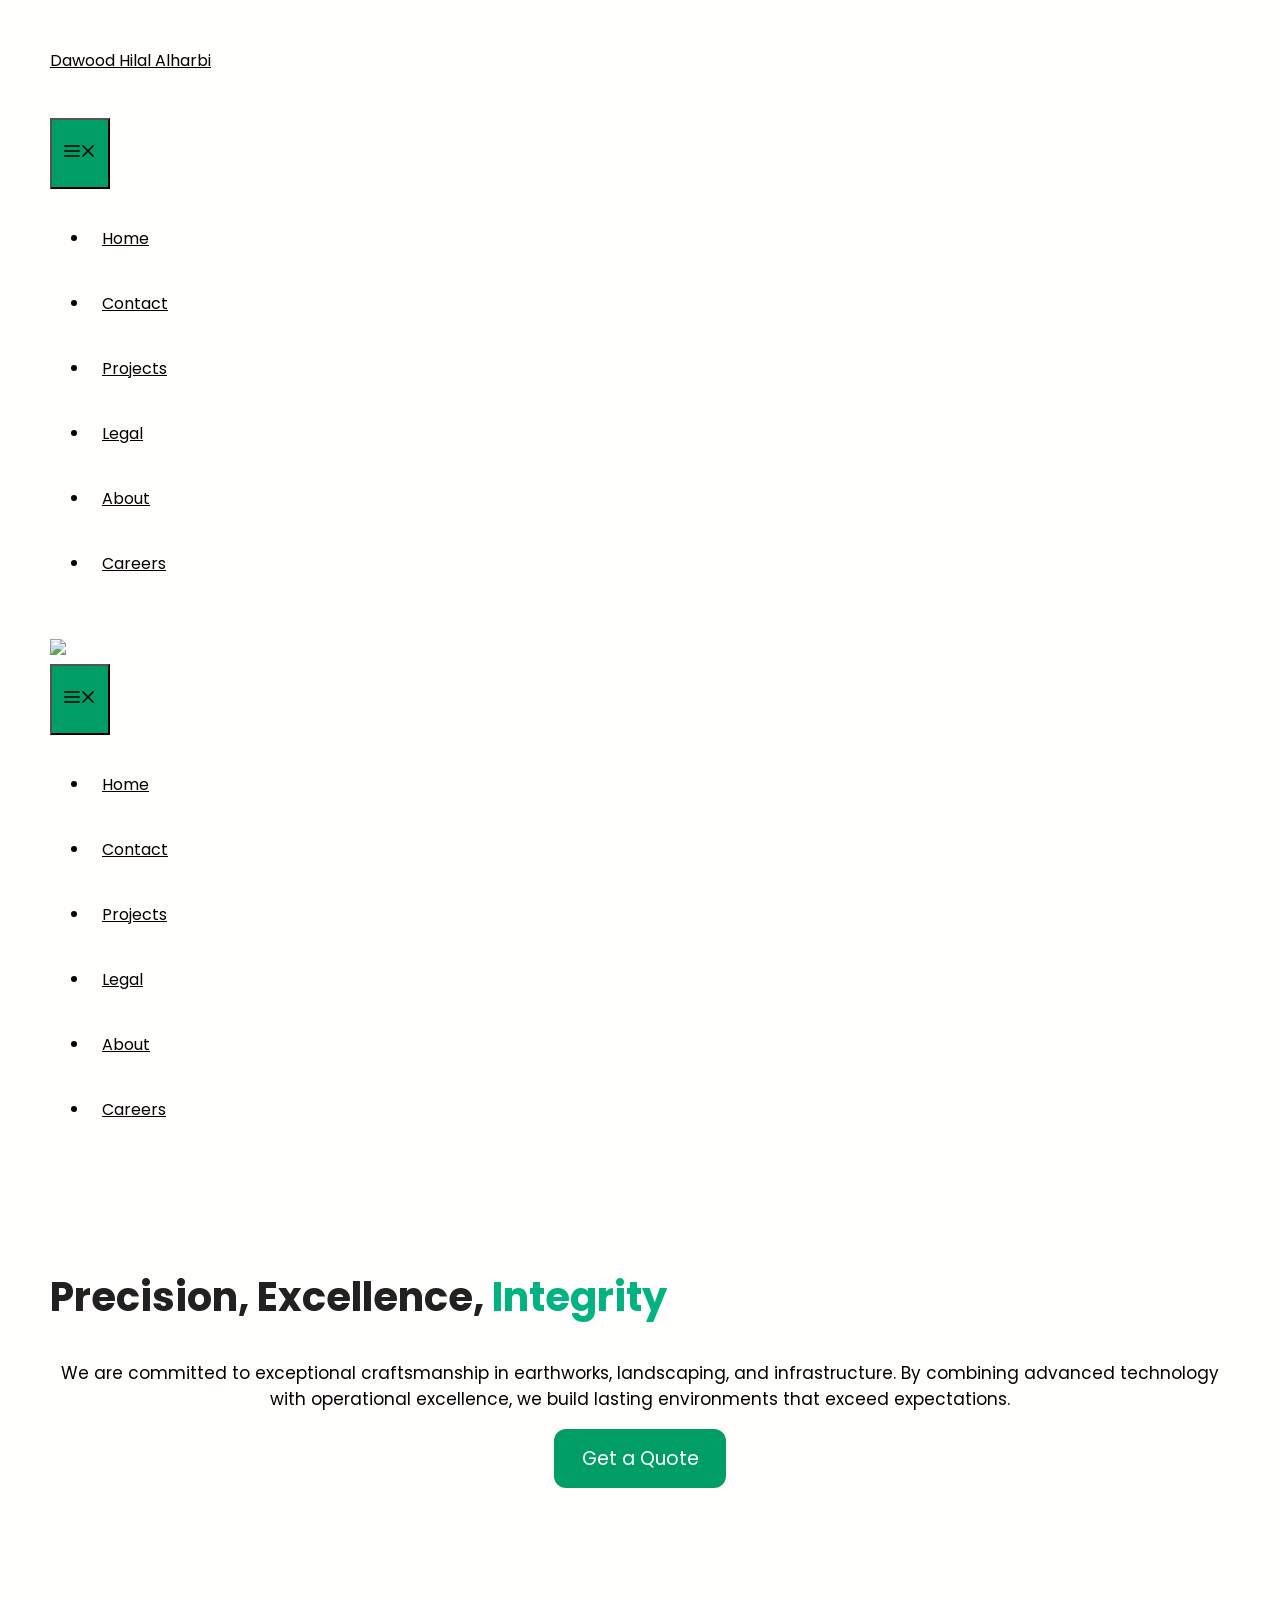
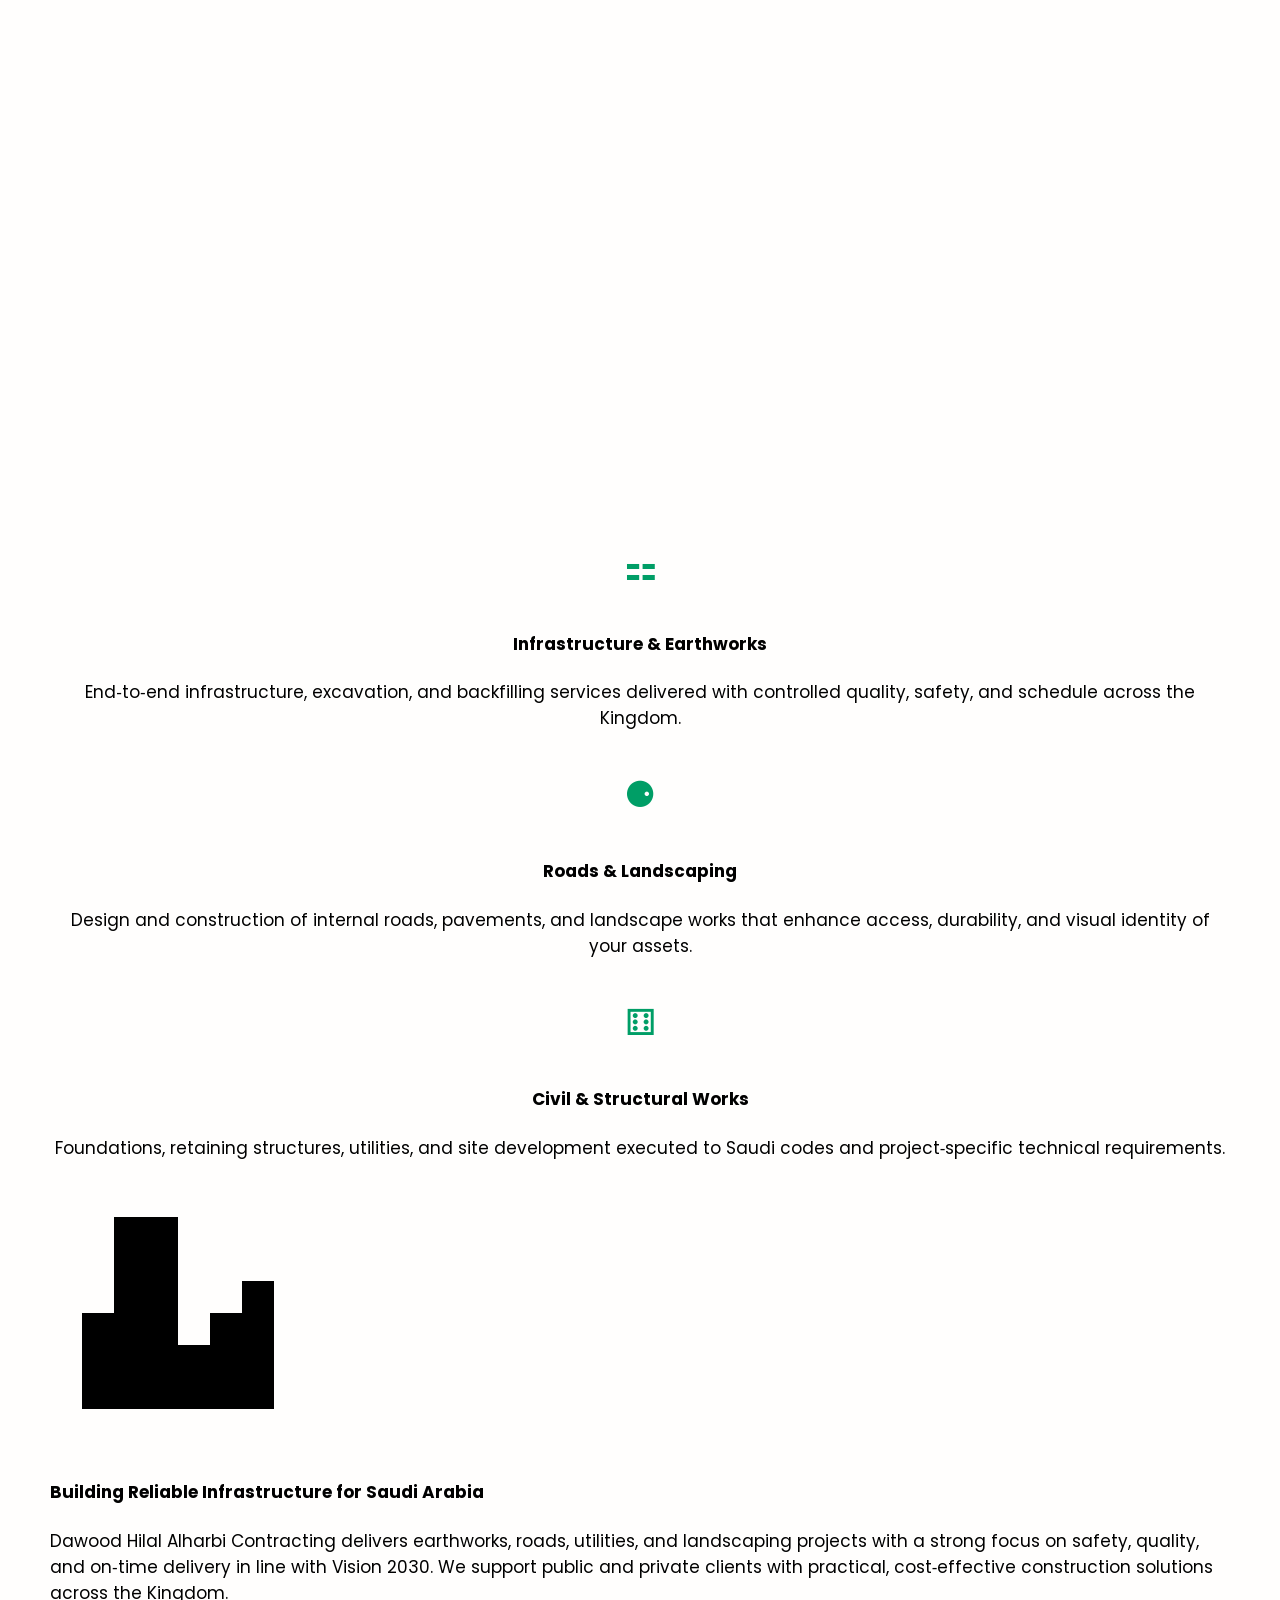
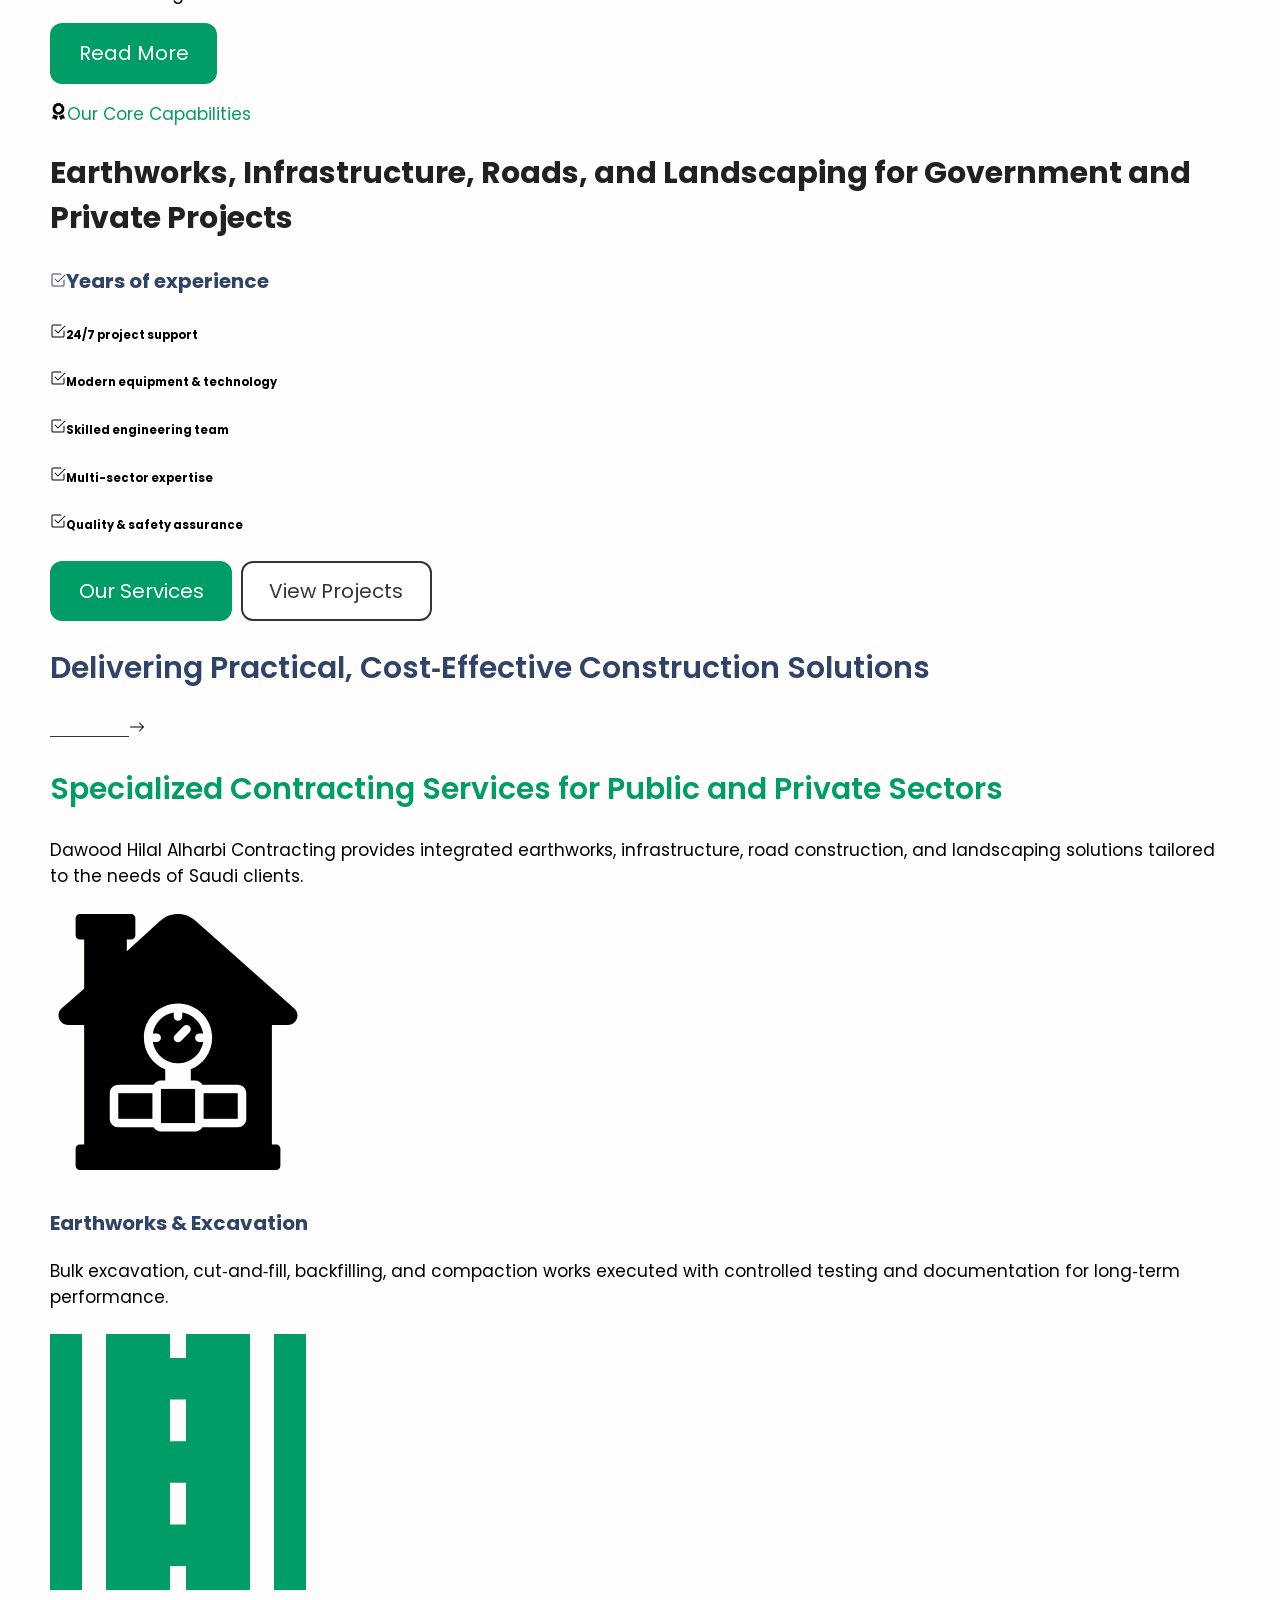
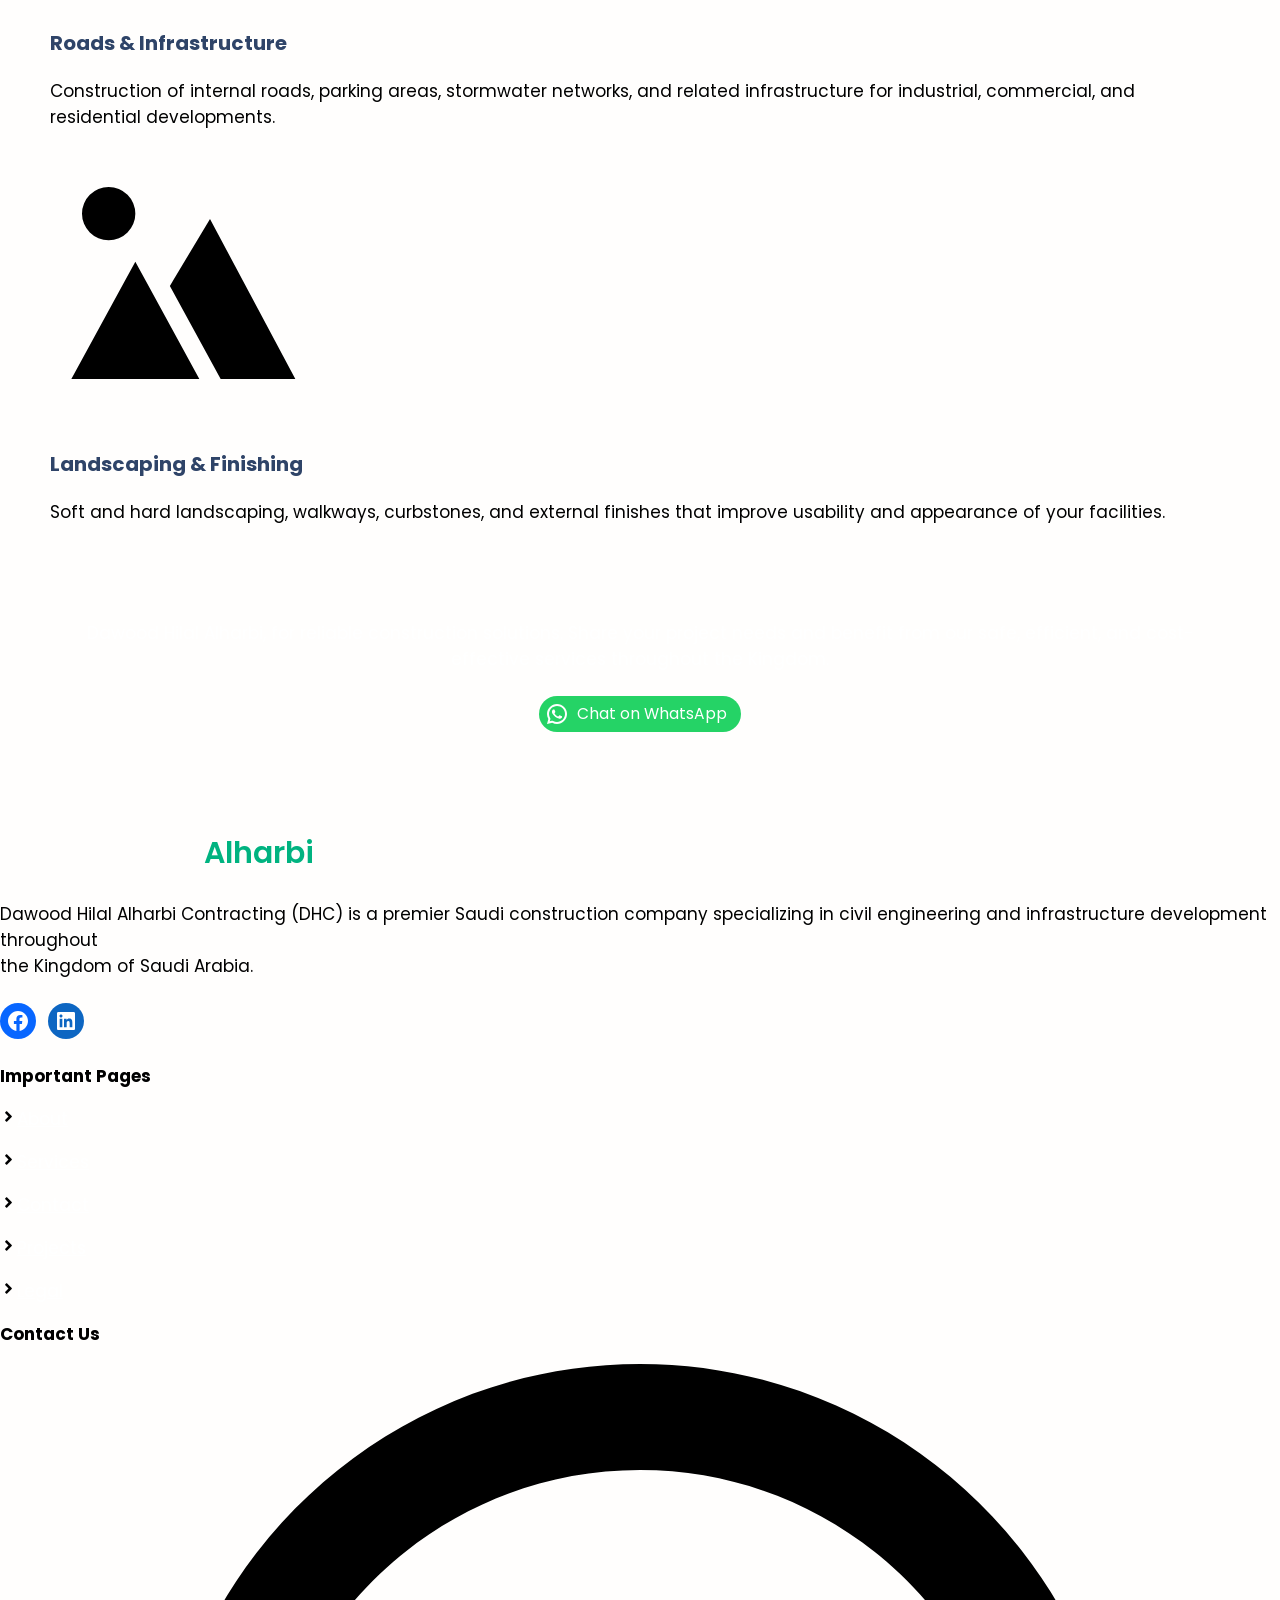
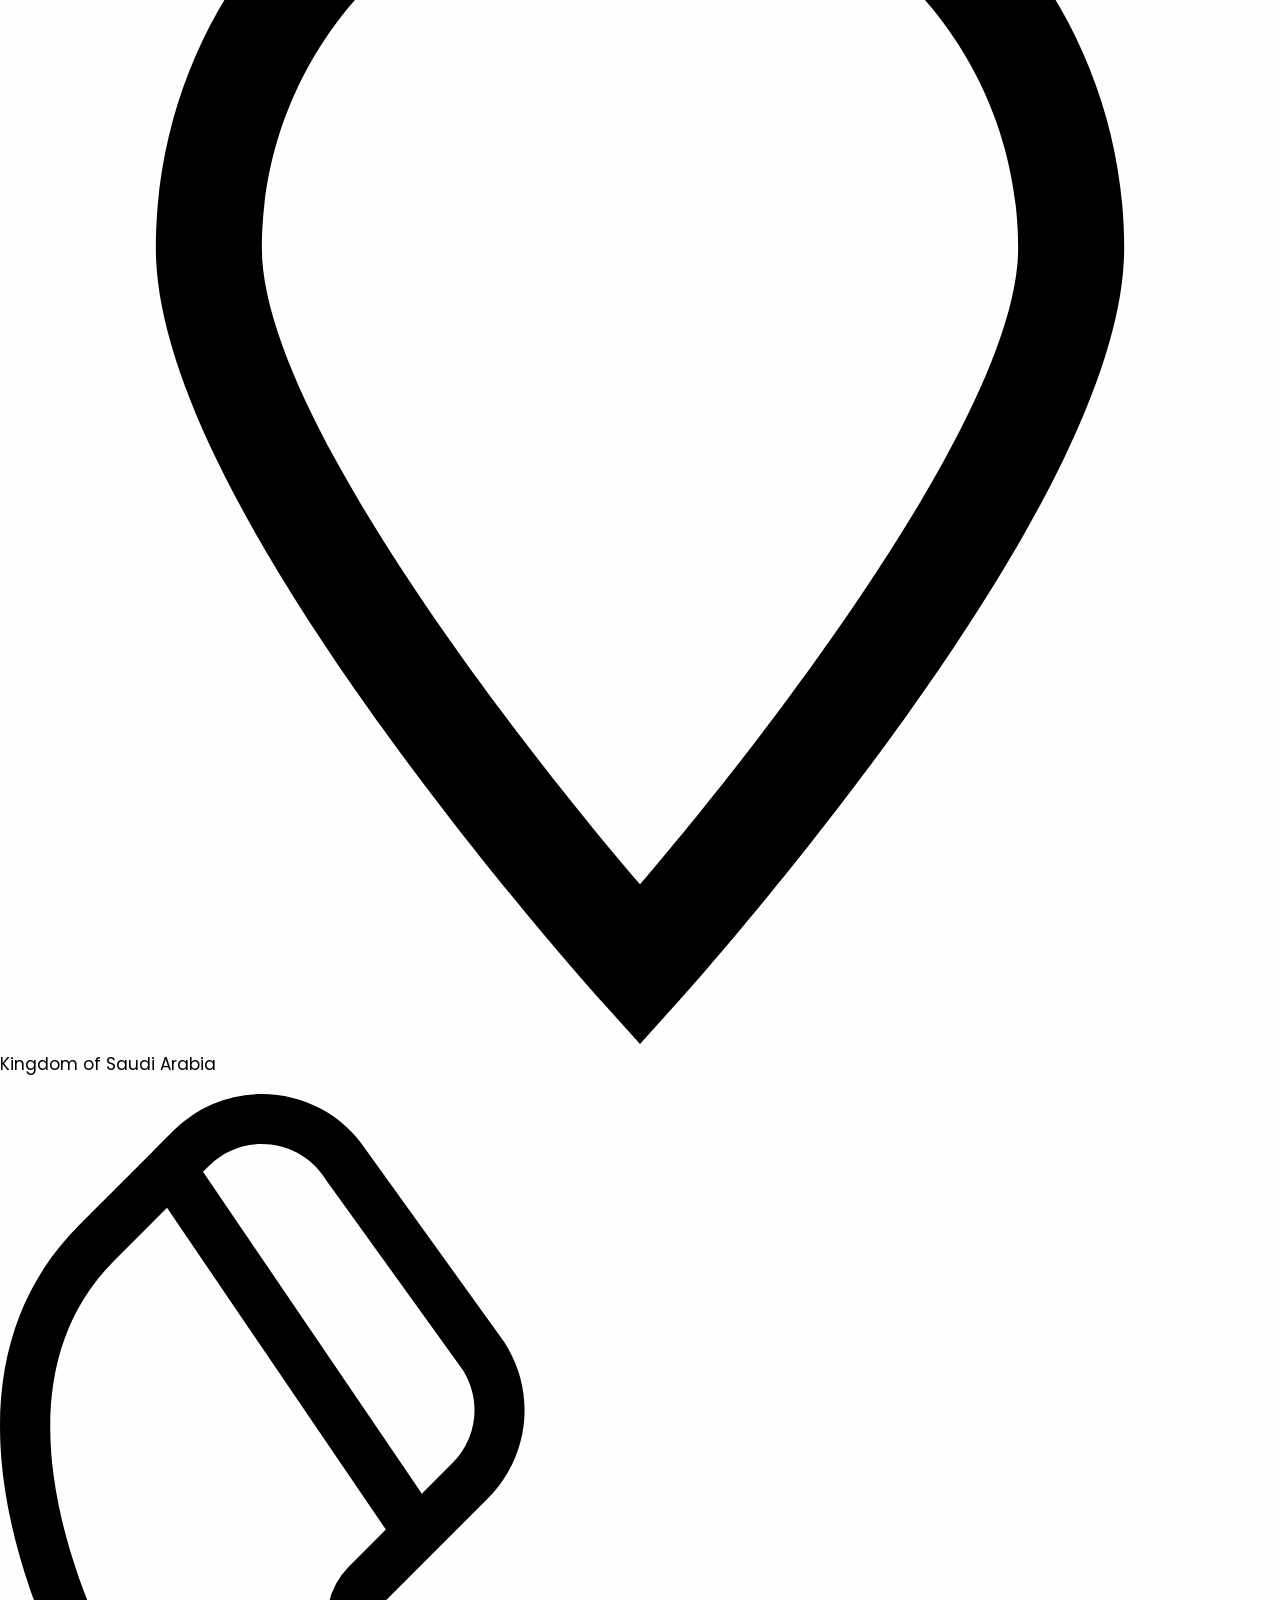
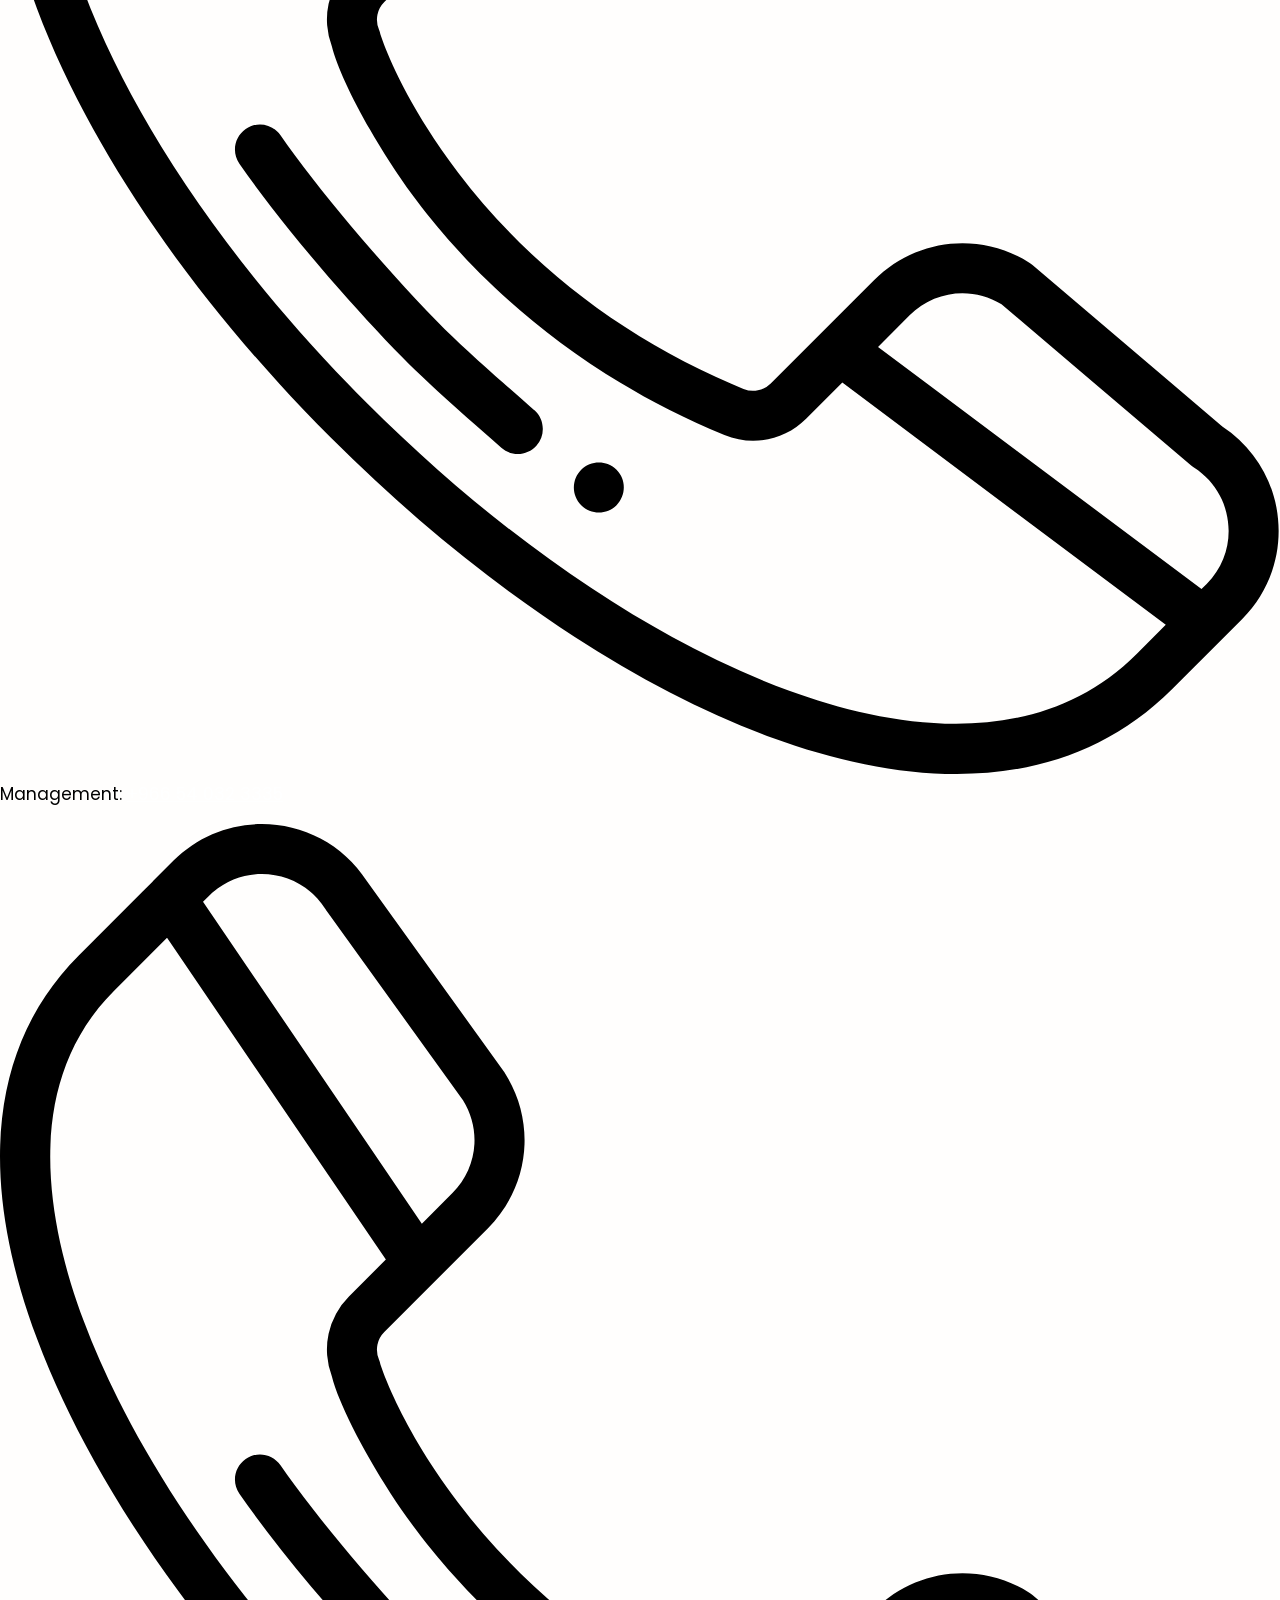
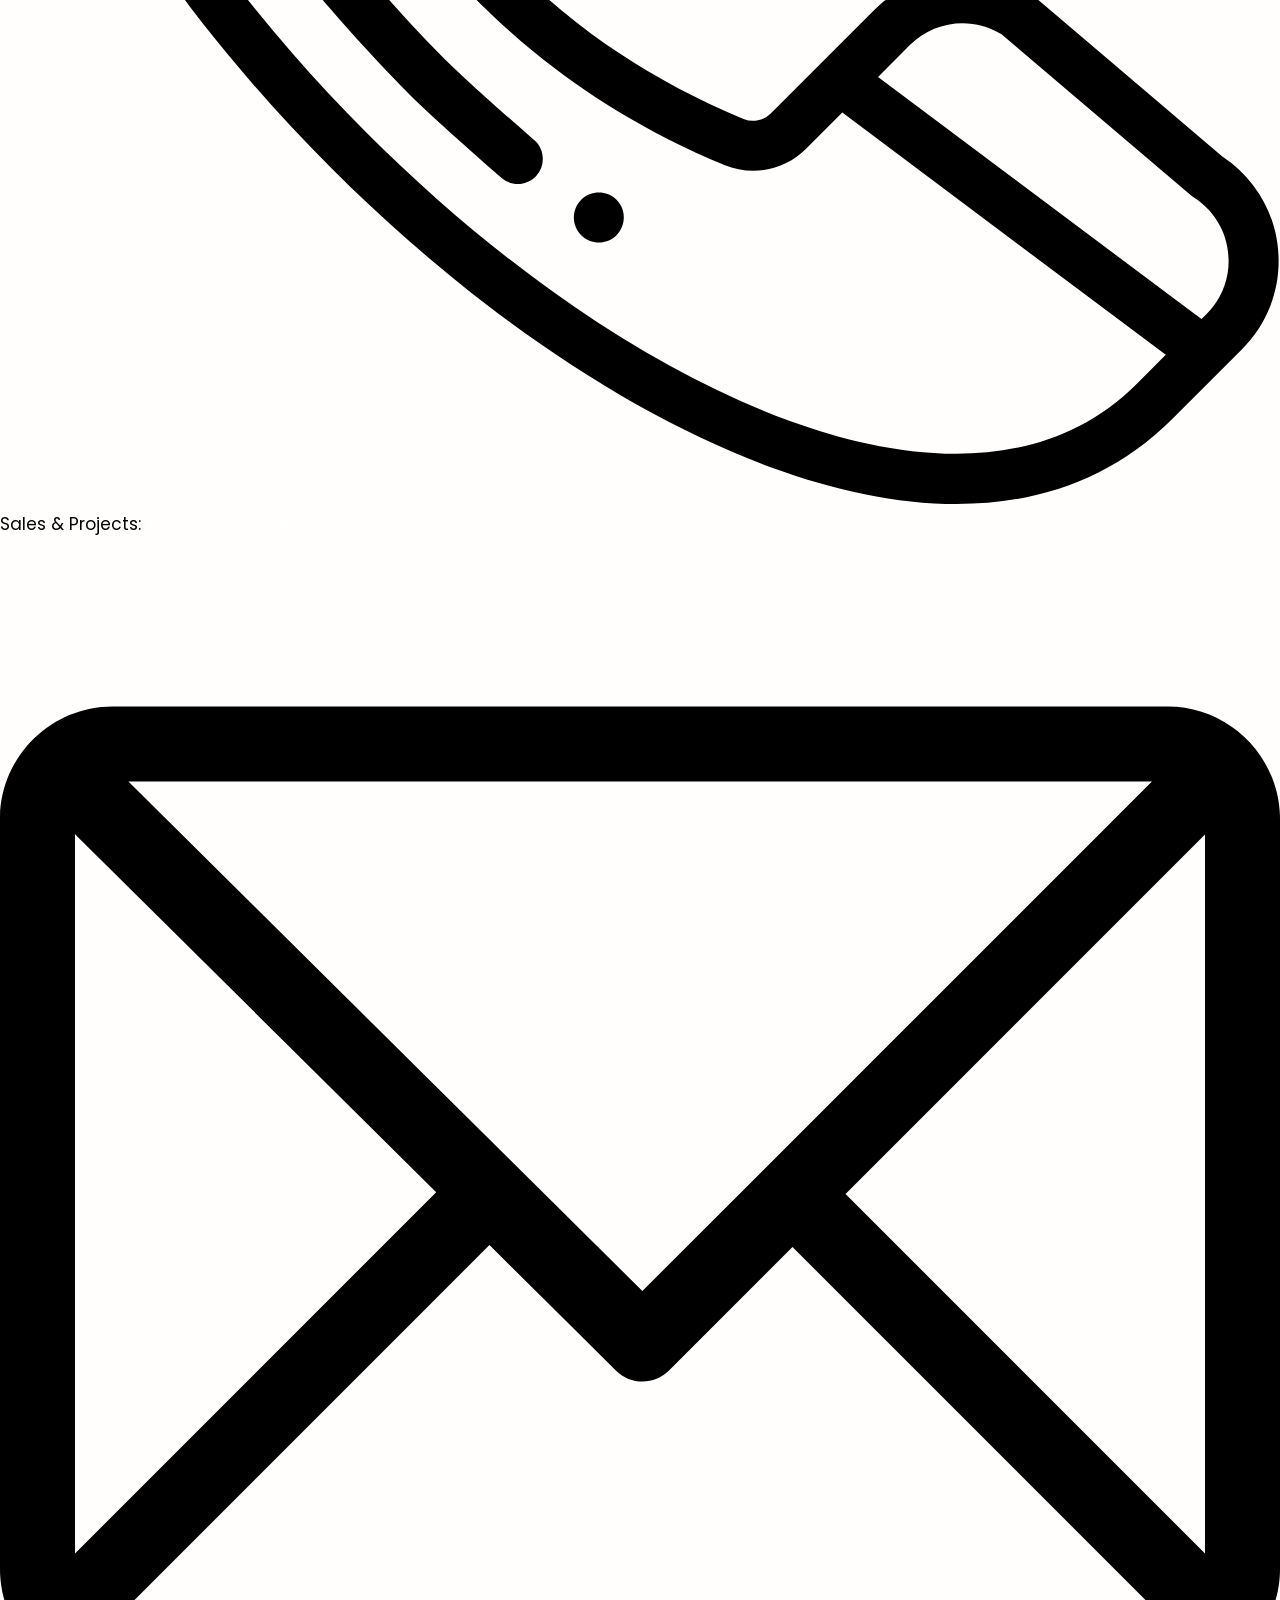
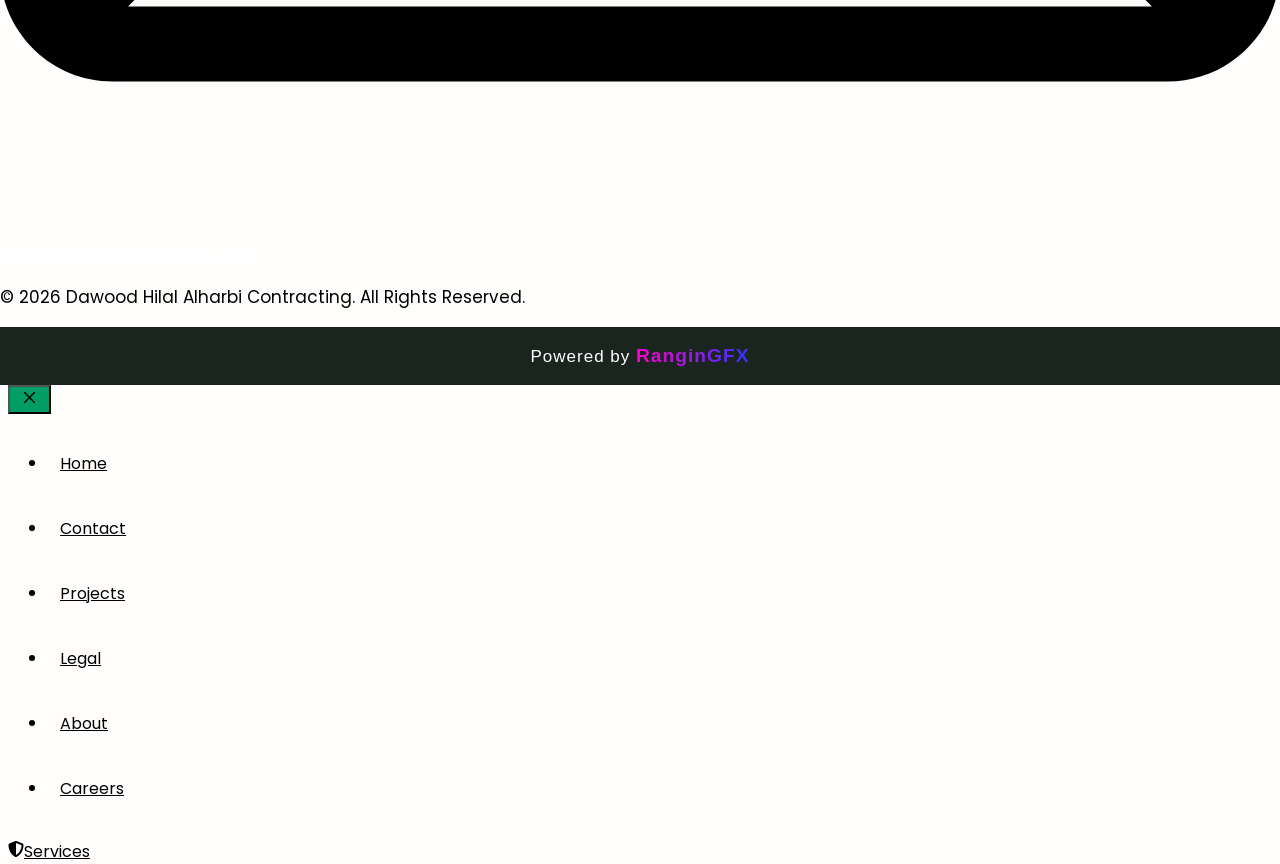
==== index.html @ e03f01a2 "Add files via upload" ====
<!DOCTYPE html>
<html lang="en-US">
<head><meta charset="UTF-8">
	
	<title>Dawood Hilal Alharbi – Precision, Excellence, Integrity</title>
<meta name="robots" content="max-image-preview:large">
<meta name="viewport" content="width=device-width, initial-scale=1"><link href="https://fonts.gstatic.com/" crossorigin rel="preconnect">
<link href="https://fonts.googleapis.com/" crossorigin rel="preconnect">
<link rel="alternate" type="application/rss+xml" title="Dawood Hilal Alharbi » Feed" href="/feed/">
<link rel="alternate" type="application/rss+xml" title="Dawood Hilal Alharbi » Comments Feed" href="/comments/feed/">
<link rel="alternate" title="oEmbed (JSON)" type="application/json+oembed" href="/wp-json/oembed/1.0/embed?url=%2F">
<link rel="alternate" title="oEmbed (XML)" type="text/xml+oembed" href="/wp-json/oembed/1.0/embed?url=%2F&amp;format=xml">
<style id="wp-img-auto-sizes-contain-inline-css">
img:is([sizes=auto i],[sizes^="auto," i]){contain-intrinsic-size:3000px 1500px}
/*# sourceURL=wp-img-auto-sizes-contain-inline-css */
</style>
<style id="wp-emoji-styles-inline-css">

	img.wp-smiley, img.emoji {
		display: inline !important;
		border: none !important;
		box-shadow: none !important;
		height: 1em !important;
		width: 1em !important;
		margin: 0 0.07em !important;
		vertical-align: -0.1em !important;
		background: none !important;
		padding: 0 !important;
	}
/*# sourceURL=wp-emoji-styles-inline-css */
</style>
<style id="wp-block-library-inline-css">
:root{--wp-block-synced-color:#7a00df;--wp-block-synced-color--rgb:122,0,223;--wp-bound-block-color:var(--wp-block-synced-color);--wp-editor-canvas-background:#ddd;--wp-admin-theme-color:#007cba;--wp-admin-theme-color--rgb:0,124,186;--wp-admin-theme-color-darker-10:#006ba1;--wp-admin-theme-color-darker-10--rgb:0,107,160.5;--wp-admin-theme-color-darker-20:#005a87;--wp-admin-theme-color-darker-20--rgb:0,90,135;--wp-admin-border-width-focus:2px}@media (min-resolution:192dpi){:root{--wp-admin-border-width-focus:1.5px}}.wp-element-button{cursor:pointer}:root .has-very-light-gray-background-color{background-color:#eee}:root .has-very-dark-gray-background-color{background-color:#313131}:root .has-very-light-gray-color{color:#eee}:root .has-very-dark-gray-color{color:#313131}:root .has-vivid-green-cyan-to-vivid-cyan-blue-gradient-background{background:linear-gradient(135deg,#00d084,#0693e3)}:root .has-purple-crush-gradient-background{background:linear-gradient(135deg,#34e2e4,#4721fb 50%,#ab1dfe)}:root .has-hazy-dawn-gradient-background{background:linear-gradient(135deg,#faaca8,#dad0ec)}:root .has-subdued-olive-gradient-background{background:linear-gradient(135deg,#fafae1,#67a671)}:root .has-atomic-cream-gradient-background{background:linear-gradient(135deg,#fdd79a,#004a59)}:root .has-nightshade-gradient-background{background:linear-gradient(135deg,#330968,#31cdcf)}:root .has-midnight-gradient-background{background:linear-gradient(135deg,#020381,#2874fc)}:root{--wp--preset--font-size--normal:16px;--wp--preset--font-size--huge:42px}.has-regular-font-size{font-size:1em}.has-larger-font-size{font-size:2.625em}.has-normal-font-size{font-size:var(--wp--preset--font-size--normal)}.has-huge-font-size{font-size:var(--wp--preset--font-size--huge)}:root .has-text-align-center{text-align:center}:root .has-text-align-left{text-align:left}:root .has-text-align-right{text-align:right}.has-fit-text{white-space:nowrap!important}#end-resizable-editor-section{display:none}.aligncenter{clear:both}.items-justified-left{justify-content:flex-start}.items-justified-center{justify-content:center}.items-justified-right{justify-content:flex-end}.items-justified-space-between{justify-content:space-between}.screen-reader-text{word-wrap:normal!important;border:0;clip-path:inset(50%);height:1px;margin:-1px;overflow:hidden;padding:0;position:absolute;width:1px}.screen-reader-text:focus{background-color:#ddd;clip-path:none;color:#444;display:block;font-size:1em;height:auto;left:5px;line-height:normal;padding:15px 23px 14px;text-decoration:none;top:5px;width:auto;z-index:100000}html :where(.has-border-color){border-style:solid}html :where([style*=border-color]){border-style:solid}html :where([style*=border-top-color]){border-top-style:solid}html :where([style*=border-right-color]){border-right-style:solid}html :where([style*=border-bottom-color]){border-bottom-style:solid}html :where([style*=border-left-color]){border-left-style:solid}html :where([style*=border-width]){border-style:solid}html :where([style*=border-top-width]){border-top-style:solid}html :where([style*=border-right-width]){border-right-style:solid}html :where([style*=border-bottom-width]){border-bottom-style:solid}html :where([style*=border-left-width]){border-left-style:solid}html :where(img[class*=wp-image-]){height:auto;max-width:100%}:where(figure){margin:0 0 1em}html :where(.is-position-sticky){--wp-admin--admin-bar--position-offset:var(--wp-admin--admin-bar--height,0px)}@media screen and (max-width:600px){html :where(.is-position-sticky){--wp-admin--admin-bar--position-offset:0px}}

/*# sourceURL=/wp-includes/css/dist/block-library/common.min.css */
</style>
<style id="wp-block-button-inline-css">
.wp-block-button__link{align-content:center;box-sizing:border-box;cursor:pointer;display:inline-block;height:100%;text-align:center;word-break:break-word}.wp-block-button__link.aligncenter{text-align:center}.wp-block-button__link.alignright{text-align:right}:where(.wp-block-button__link){border-radius:9999px;box-shadow:none;padding:calc(.667em + 2px) calc(1.333em + 2px);text-decoration:none}.wp-block-button[style*=text-decoration] .wp-block-button__link{text-decoration:inherit}.wp-block-buttons>.wp-block-button.has-custom-width{max-width:none}.wp-block-buttons>.wp-block-button.has-custom-width .wp-block-button__link{width:100%}.wp-block-buttons>.wp-block-button.has-custom-font-size .wp-block-button__link{font-size:inherit}.wp-block-buttons>.wp-block-button.wp-block-button__width-25{width:calc(25% - var(--wp--style--block-gap, .5em)*.75)}.wp-block-buttons>.wp-block-button.wp-block-button__width-50{width:calc(50% - var(--wp--style--block-gap, .5em)*.5)}.wp-block-buttons>.wp-block-button.wp-block-button__width-75{width:calc(75% - var(--wp--style--block-gap, .5em)*.25)}.wp-block-buttons>.wp-block-button.wp-block-button__width-100{flex-basis:100%;width:100%}.wp-block-buttons.is-vertical>.wp-block-button.wp-block-button__width-25{width:25%}.wp-block-buttons.is-vertical>.wp-block-button.wp-block-button__width-50{width:50%}.wp-block-buttons.is-vertical>.wp-block-button.wp-block-button__width-75{width:75%}.wp-block-button.is-style-squared,.wp-block-button__link.wp-block-button.is-style-squared{border-radius:0}.wp-block-button.no-border-radius,.wp-block-button__link.no-border-radius{border-radius:0!important}:root :where(.wp-block-button .wp-block-button__link.is-style-outline),:root :where(.wp-block-button.is-style-outline>.wp-block-button__link){border:2px solid;padding:.667em 1.333em}:root :where(.wp-block-button .wp-block-button__link.is-style-outline:not(.has-text-color)),:root :where(.wp-block-button.is-style-outline>.wp-block-button__link:not(.has-text-color)){color:currentColor}:root :where(.wp-block-button .wp-block-button__link.is-style-outline:not(.has-background)),:root :where(.wp-block-button.is-style-outline>.wp-block-button__link:not(.has-background)){background-color:initial;background-image:none}
/*# sourceURL=/wp-includes/blocks/button/style.min.css */
</style>
<style id="wp-block-heading-inline-css">
h1:where(.wp-block-heading).has-background,h2:where(.wp-block-heading).has-background,h3:where(.wp-block-heading).has-background,h4:where(.wp-block-heading).has-background,h5:where(.wp-block-heading).has-background,h6:where(.wp-block-heading).has-background{padding:1.25em 2.375em}h1.has-text-align-left[style*=writing-mode]:where([style*=vertical-lr]),h1.has-text-align-right[style*=writing-mode]:where([style*=vertical-rl]),h2.has-text-align-left[style*=writing-mode]:where([style*=vertical-lr]),h2.has-text-align-right[style*=writing-mode]:where([style*=vertical-rl]),h3.has-text-align-left[style*=writing-mode]:where([style*=vertical-lr]),h3.has-text-align-right[style*=writing-mode]:where([style*=vertical-rl]),h4.has-text-align-left[style*=writing-mode]:where([style*=vertical-lr]),h4.has-text-align-right[style*=writing-mode]:where([style*=vertical-rl]),h5.has-text-align-left[style*=writing-mode]:where([style*=vertical-lr]),h5.has-text-align-right[style*=writing-mode]:where([style*=vertical-rl]),h6.has-text-align-left[style*=writing-mode]:where([style*=vertical-lr]),h6.has-text-align-right[style*=writing-mode]:where([style*=vertical-rl]){rotate:180deg}
/*# sourceURL=/wp-includes/blocks/heading/style.min.css */
</style>
<style id="wp-block-paragraph-inline-css">
.is-small-text{font-size:.875em}.is-regular-text{font-size:1em}.is-large-text{font-size:2.25em}.is-larger-text{font-size:3em}.has-drop-cap:not(:focus):first-letter{float:left;font-size:8.4em;font-style:normal;font-weight:100;line-height:.68;margin:.05em .1em 0 0;text-transform:uppercase}body.rtl .has-drop-cap:not(:focus):first-letter{float:none;margin-left:.1em}p.has-drop-cap.has-background{overflow:hidden}:root :where(p.has-background){padding:1.25em 2.375em}:where(p.has-text-color:not(.has-link-color)) a{color:inherit}p.has-text-align-left[style*="writing-mode:vertical-lr"],p.has-text-align-right[style*="writing-mode:vertical-rl"]{rotate:180deg}
/*# sourceURL=/wp-includes/blocks/paragraph/style.min.css */
</style>
<style id="wp-block-buttons-inline-css">
.wp-block-buttons{box-sizing:border-box}.wp-block-buttons.is-vertical{flex-direction:column}.wp-block-buttons.is-vertical>.wp-block-button:last-child{margin-bottom:0}.wp-block-buttons>.wp-block-button{display:inline-block;margin:0}.wp-block-buttons.is-content-justification-left{justify-content:flex-start}.wp-block-buttons.is-content-justification-left.is-vertical{align-items:flex-start}.wp-block-buttons.is-content-justification-center{justify-content:center}.wp-block-buttons.is-content-justification-center.is-vertical{align-items:center}.wp-block-buttons.is-content-justification-right{justify-content:flex-end}.wp-block-buttons.is-content-justification-right.is-vertical{align-items:flex-end}.wp-block-buttons.is-content-justification-space-between{justify-content:space-between}.wp-block-buttons.aligncenter{text-align:center}.wp-block-buttons:not(.is-content-justification-space-between,.is-content-justification-right,.is-content-justification-left,.is-content-justification-center) .wp-block-button.aligncenter{margin-left:auto;margin-right:auto;width:100%}.wp-block-buttons[style*=text-decoration] .wp-block-button,.wp-block-buttons[style*=text-decoration] .wp-block-button__link{text-decoration:inherit}.wp-block-buttons.has-custom-font-size .wp-block-button__link{font-size:inherit}.wp-block-buttons .wp-block-button__link{width:100%}.wp-block-button.aligncenter{text-align:center}
/*# sourceURL=/wp-includes/blocks/buttons/style.min.css */
</style>
<style id="wp-block-social-links-inline-css">
.wp-block-social-links{background:none;box-sizing:border-box;margin-left:0;padding-left:0;padding-right:0;text-indent:0}.wp-block-social-links .wp-social-link a,.wp-block-social-links .wp-social-link a:hover{border-bottom:0;box-shadow:none;text-decoration:none}.wp-block-social-links .wp-social-link svg{height:1em;width:1em}.wp-block-social-links .wp-social-link span:not(.screen-reader-text){font-size:.65em;margin-left:.5em;margin-right:.5em}.wp-block-social-links.has-small-icon-size{font-size:16px}.wp-block-social-links,.wp-block-social-links.has-normal-icon-size{font-size:24px}.wp-block-social-links.has-large-icon-size{font-size:36px}.wp-block-social-links.has-huge-icon-size{font-size:48px}.wp-block-social-links.aligncenter{display:flex;justify-content:center}.wp-block-social-links.alignright{justify-content:flex-end}.wp-block-social-link{border-radius:9999px;display:block}@media not (prefers-reduced-motion){.wp-block-social-link{transition:transform .1s ease}}.wp-block-social-link{height:auto}.wp-block-social-link a{align-items:center;display:flex;line-height:0}.wp-block-social-link:hover{transform:scale(1.1)}.wp-block-social-links .wp-block-social-link.wp-social-link{display:inline-block;margin:0;padding:0}.wp-block-social-links .wp-block-social-link.wp-social-link .wp-block-social-link-anchor,.wp-block-social-links .wp-block-social-link.wp-social-link .wp-block-social-link-anchor svg,.wp-block-social-links .wp-block-social-link.wp-social-link .wp-block-social-link-anchor:active,.wp-block-social-links .wp-block-social-link.wp-social-link .wp-block-social-link-anchor:hover,.wp-block-social-links .wp-block-social-link.wp-social-link .wp-block-social-link-anchor:visited{fill:currentColor;color:currentColor}:where(.wp-block-social-links:not(.is-style-logos-only)) .wp-social-link{background-color:#f0f0f0;color:#444}:where(.wp-block-social-links:not(.is-style-logos-only)) .wp-social-link-amazon{background-color:#f90;color:#fff}:where(.wp-block-social-links:not(.is-style-logos-only)) .wp-social-link-bandcamp{background-color:#1ea0c3;color:#fff}:where(.wp-block-social-links:not(.is-style-logos-only)) .wp-social-link-behance{background-color:#0757fe;color:#fff}:where(.wp-block-social-links:not(.is-style-logos-only)) .wp-social-link-bluesky{background-color:#0a7aff;color:#fff}:where(.wp-block-social-links:not(.is-style-logos-only)) .wp-social-link-codepen{background-color:#1e1f26;color:#fff}:where(.wp-block-social-links:not(.is-style-logos-only)) .wp-social-link-deviantart{background-color:#02e49b;color:#fff}:where(.wp-block-social-links:not(.is-style-logos-only)) .wp-social-link-discord{background-color:#5865f2;color:#fff}:where(.wp-block-social-links:not(.is-style-logos-only)) .wp-social-link-dribbble{background-color:#e94c89;color:#fff}:where(.wp-block-social-links:not(.is-style-logos-only)) .wp-social-link-dropbox{background-color:#4280ff;color:#fff}:where(.wp-block-social-links:not(.is-style-logos-only)) .wp-social-link-etsy{background-color:#f45800;color:#fff}:where(.wp-block-social-links:not(.is-style-logos-only)) .wp-social-link-facebook{background-color:#0866ff;color:#fff}:where(.wp-block-social-links:not(.is-style-logos-only)) .wp-social-link-fivehundredpx{background-color:#000;color:#fff}:where(.wp-block-social-links:not(.is-style-logos-only)) .wp-social-link-flickr{background-color:#0461dd;color:#fff}:where(.wp-block-social-links:not(.is-style-logos-only)) .wp-social-link-foursquare{background-color:#e65678;color:#fff}:where(.wp-block-social-links:not(.is-style-logos-only)) .wp-social-link-github{background-color:#24292d;color:#fff}:where(.wp-block-social-links:not(.is-style-logos-only)) .wp-social-link-goodreads{background-color:#eceadd;color:#382110}:where(.wp-block-social-links:not(.is-style-logos-only)) .wp-social-link-google{background-color:#ea4434;color:#fff}:where(.wp-block-social-links:not(.is-style-logos-only)) .wp-social-link-gravatar{background-color:#1d4fc4;color:#fff}:where(.wp-block-social-links:not(.is-style-logos-only)) .wp-social-link-instagram{background-color:#f00075;color:#fff}:where(.wp-block-social-links:not(.is-style-logos-only)) .wp-social-link-lastfm{background-color:#e21b24;color:#fff}:where(.wp-block-social-links:not(.is-style-logos-only)) .wp-social-link-linkedin{background-color:#0d66c2;color:#fff}:where(.wp-block-social-links:not(.is-style-logos-only)) .wp-social-link-mastodon{background-color:#3288d4;color:#fff}:where(.wp-block-social-links:not(.is-style-logos-only)) .wp-social-link-medium{background-color:#000;color:#fff}:where(.wp-block-social-links:not(.is-style-logos-only)) .wp-social-link-meetup{background-color:#f6405f;color:#fff}:where(.wp-block-social-links:not(.is-style-logos-only)) .wp-social-link-patreon{background-color:#000;color:#fff}:where(.wp-block-social-links:not(.is-style-logos-only)) .wp-social-link-pinterest{background-color:#e60122;color:#fff}:where(.wp-block-social-links:not(.is-style-logos-only)) .wp-social-link-pocket{background-color:#ef4155;color:#fff}:where(.wp-block-social-links:not(.is-style-logos-only)) .wp-social-link-reddit{background-color:#ff4500;color:#fff}:where(.wp-block-social-links:not(.is-style-logos-only)) .wp-social-link-skype{background-color:#0478d7;color:#fff}:where(.wp-block-social-links:not(.is-style-logos-only)) .wp-social-link-snapchat{stroke:#000;background-color:#fefc00;color:#fff}:where(.wp-block-social-links:not(.is-style-logos-only)) .wp-social-link-soundcloud{background-color:#ff5600;color:#fff}:where(.wp-block-social-links:not(.is-style-logos-only)) .wp-social-link-spotify{background-color:#1bd760;color:#fff}:where(.wp-block-social-links:not(.is-style-logos-only)) .wp-social-link-telegram{background-color:#2aabee;color:#fff}:where(.wp-block-social-links:not(.is-style-logos-only)) .wp-social-link-threads{background-color:#000;color:#fff}:where(.wp-block-social-links:not(.is-style-logos-only)) .wp-social-link-tiktok{background-color:#000;color:#fff}:where(.wp-block-social-links:not(.is-style-logos-only)) .wp-social-link-tumblr{background-color:#011835;color:#fff}:where(.wp-block-social-links:not(.is-style-logos-only)) .wp-social-link-twitch{background-color:#6440a4;color:#fff}:where(.wp-block-social-links:not(.is-style-logos-only)) .wp-social-link-twitter{background-color:#1da1f2;color:#fff}:where(.wp-block-social-links:not(.is-style-logos-only)) .wp-social-link-vimeo{background-color:#1eb7ea;color:#fff}:where(.wp-block-social-links:not(.is-style-logos-only)) .wp-social-link-vk{background-color:#4680c2;color:#fff}:where(.wp-block-social-links:not(.is-style-logos-only)) .wp-social-link-wordpress{background-color:#3499cd;color:#fff}:where(.wp-block-social-links:not(.is-style-logos-only)) .wp-social-link-whatsapp{background-color:#25d366;color:#fff}:where(.wp-block-social-links:not(.is-style-logos-only)) .wp-social-link-x{background-color:#000;color:#fff}:where(.wp-block-social-links:not(.is-style-logos-only)) .wp-social-link-yelp{background-color:#d32422;color:#fff}:where(.wp-block-social-links:not(.is-style-logos-only)) .wp-social-link-youtube{background-color:red;color:#fff}:where(.wp-block-social-links.is-style-logos-only) .wp-social-link{background:none}:where(.wp-block-social-links.is-style-logos-only) .wp-social-link svg{height:1.25em;width:1.25em}:where(.wp-block-social-links.is-style-logos-only) .wp-social-link-amazon{color:#f90}:where(.wp-block-social-links.is-style-logos-only) .wp-social-link-bandcamp{color:#1ea0c3}:where(.wp-block-social-links.is-style-logos-only) .wp-social-link-behance{color:#0757fe}:where(.wp-block-social-links.is-style-logos-only) .wp-social-link-bluesky{color:#0a7aff}:where(.wp-block-social-links.is-style-logos-only) .wp-social-link-codepen{color:#1e1f26}:where(.wp-block-social-links.is-style-logos-only) .wp-social-link-deviantart{color:#02e49b}:where(.wp-block-social-links.is-style-logos-only) .wp-social-link-discord{color:#5865f2}:where(.wp-block-social-links.is-style-logos-only) .wp-social-link-dribbble{color:#e94c89}:where(.wp-block-social-links.is-style-logos-only) .wp-social-link-dropbox{color:#4280ff}:where(.wp-block-social-links.is-style-logos-only) .wp-social-link-etsy{color:#f45800}:where(.wp-block-social-links.is-style-logos-only) .wp-social-link-facebook{color:#0866ff}:where(.wp-block-social-links.is-style-logos-only) .wp-social-link-fivehundredpx{color:#000}:where(.wp-block-social-links.is-style-logos-only) .wp-social-link-flickr{color:#0461dd}:where(.wp-block-social-links.is-style-logos-only) .wp-social-link-foursquare{color:#e65678}:where(.wp-block-social-links.is-style-logos-only) .wp-social-link-github{color:#24292d}:where(.wp-block-social-links.is-style-logos-only) .wp-social-link-goodreads{color:#382110}:where(.wp-block-social-links.is-style-logos-only) .wp-social-link-google{color:#ea4434}:where(.wp-block-social-links.is-style-logos-only) .wp-social-link-gravatar{color:#1d4fc4}:where(.wp-block-social-links.is-style-logos-only) .wp-social-link-instagram{color:#f00075}:where(.wp-block-social-links.is-style-logos-only) .wp-social-link-lastfm{color:#e21b24}:where(.wp-block-social-links.is-style-logos-only) .wp-social-link-linkedin{color:#0d66c2}:where(.wp-block-social-links.is-style-logos-only) .wp-social-link-mastodon{color:#3288d4}:where(.wp-block-social-links.is-style-logos-only) .wp-social-link-medium{color:#000}:where(.wp-block-social-links.is-style-logos-only) .wp-social-link-meetup{color:#f6405f}:where(.wp-block-social-links.is-style-logos-only) .wp-social-link-patreon{color:#000}:where(.wp-block-social-links.is-style-logos-only) .wp-social-link-pinterest{color:#e60122}:where(.wp-block-social-links.is-style-logos-only) .wp-social-link-pocket{color:#ef4155}:where(.wp-block-social-links.is-style-logos-only) .wp-social-link-reddit{color:#ff4500}:where(.wp-block-social-links.is-style-logos-only) .wp-social-link-skype{color:#0478d7}:where(.wp-block-social-links.is-style-logos-only) .wp-social-link-snapchat{stroke:#000;color:#fff}:where(.wp-block-social-links.is-style-logos-only) .wp-social-link-soundcloud{color:#ff5600}:where(.wp-block-social-links.is-style-logos-only) .wp-social-link-spotify{color:#1bd760}:where(.wp-block-social-links.is-style-logos-only) .wp-social-link-telegram{color:#2aabee}:where(.wp-block-social-links.is-style-logos-only) .wp-social-link-threads{color:#000}:where(.wp-block-social-links.is-style-logos-only) .wp-social-link-tiktok{color:#000}:where(.wp-block-social-links.is-style-logos-only) .wp-social-link-tumblr{color:#011835}:where(.wp-block-social-links.is-style-logos-only) .wp-social-link-twitch{color:#6440a4}:where(.wp-block-social-links.is-style-logos-only) .wp-social-link-twitter{color:#1da1f2}:where(.wp-block-social-links.is-style-logos-only) .wp-social-link-vimeo{color:#1eb7ea}:where(.wp-block-social-links.is-style-logos-only) .wp-social-link-vk{color:#4680c2}:where(.wp-block-social-links.is-style-logos-only) .wp-social-link-whatsapp{color:#25d366}:where(.wp-block-social-links.is-style-logos-only) .wp-social-link-wordpress{color:#3499cd}:where(.wp-block-social-links.is-style-logos-only) .wp-social-link-x{color:#000}:where(.wp-block-social-links.is-style-logos-only) .wp-social-link-yelp{color:#d32422}:where(.wp-block-social-links.is-style-logos-only) .wp-social-link-youtube{color:red}.wp-block-social-links.is-style-pill-shape .wp-social-link{width:auto}:root :where(.wp-block-social-links .wp-social-link a){padding:.25em}:root :where(.wp-block-social-links.is-style-logos-only .wp-social-link a){padding:0}:root :where(.wp-block-social-links.is-style-pill-shape .wp-social-link a){padding-left:.6666666667em;padding-right:.6666666667em}.wp-block-social-links:not(.has-icon-color):not(.has-icon-background-color) .wp-social-link-snapchat .wp-block-social-link-label{color:#000}
/*# sourceURL=/wp-includes/blocks/social-links/style.min.css */
</style>

<style id="classic-theme-styles-inline-css">
/*! This file is auto-generated */
.wp-block-button__link{color:#fff;background-color:#32373c;border-radius:9999px;box-shadow:none;text-decoration:none;padding:calc(.667em + 2px) calc(1.333em + 2px);font-size:1.125em}.wp-block-file__button{background:#32373c;color:#fff;text-decoration:none}
/*# sourceURL=/wp-includes/css/classic-themes.min.css */
</style>

<style id="global-styles-inline-css">
:root{--wp--preset--aspect-ratio--square: 1;--wp--preset--aspect-ratio--4-3: 4/3;--wp--preset--aspect-ratio--3-4: 3/4;--wp--preset--aspect-ratio--3-2: 3/2;--wp--preset--aspect-ratio--2-3: 2/3;--wp--preset--aspect-ratio--16-9: 16/9;--wp--preset--aspect-ratio--9-16: 9/16;--wp--preset--color--black: #000000;--wp--preset--color--cyan-bluish-gray: #abb8c3;--wp--preset--color--white: #ffffff;--wp--preset--color--pale-pink: #f78da7;--wp--preset--color--vivid-red: #cf2e2e;--wp--preset--color--luminous-vivid-orange: #ff6900;--wp--preset--color--luminous-vivid-amber: #fcb900;--wp--preset--color--light-green-cyan: #7bdcb5;--wp--preset--color--vivid-green-cyan: #00d084;--wp--preset--color--pale-cyan-blue: #8ed1fc;--wp--preset--color--vivid-cyan-blue: #0693e3;--wp--preset--color--vivid-purple: #9b51e0;--wp--preset--color--contrast: var(--contrast);--wp--preset--color--contrast-2: var(--contrast-2);--wp--preset--color--contrast-3: var(--contrast-3);--wp--preset--color--base: var(--base);--wp--preset--color--base-2: var(--base-2);--wp--preset--color--base-3: var(--base-3);--wp--preset--color--accent: var(--accent);--wp--preset--color--accent-2: var(--accent-2);--wp--preset--color--accent-hover: var(--accent-hover);--wp--preset--color--highlight: var(--highlight);--wp--preset--color--global-color-11: var(--global-color-11);--wp--preset--color--global-color-12: var(--global-color-12);--wp--preset--color--global-color-13: var(--global-color-13);--wp--preset--color--global-color-14: var(--global-color-14);--wp--preset--color--global-color-15: var(--global-color-15);--wp--preset--gradient--vivid-cyan-blue-to-vivid-purple: linear-gradient(135deg,rgb(6,147,227) 0%,rgb(155,81,224) 100%);--wp--preset--gradient--light-green-cyan-to-vivid-green-cyan: linear-gradient(135deg,rgb(122,220,180) 0%,rgb(0,208,130) 100%);--wp--preset--gradient--luminous-vivid-amber-to-luminous-vivid-orange: linear-gradient(135deg,rgb(252,185,0) 0%,rgb(255,105,0) 100%);--wp--preset--gradient--luminous-vivid-orange-to-vivid-red: linear-gradient(135deg,rgb(255,105,0) 0%,rgb(207,46,46) 100%);--wp--preset--gradient--very-light-gray-to-cyan-bluish-gray: linear-gradient(135deg,rgb(238,238,238) 0%,rgb(169,184,195) 100%);--wp--preset--gradient--cool-to-warm-spectrum: linear-gradient(135deg,rgb(74,234,220) 0%,rgb(151,120,209) 20%,rgb(207,42,186) 40%,rgb(238,44,130) 60%,rgb(251,105,98) 80%,rgb(254,248,76) 100%);--wp--preset--gradient--blush-light-purple: linear-gradient(135deg,rgb(255,206,236) 0%,rgb(152,150,240) 100%);--wp--preset--gradient--blush-bordeaux: linear-gradient(135deg,rgb(254,205,165) 0%,rgb(254,45,45) 50%,rgb(107,0,62) 100%);--wp--preset--gradient--luminous-dusk: linear-gradient(135deg,rgb(255,203,112) 0%,rgb(199,81,192) 50%,rgb(65,88,208) 100%);--wp--preset--gradient--pale-ocean: linear-gradient(135deg,rgb(255,245,203) 0%,rgb(182,227,212) 50%,rgb(51,167,181) 100%);--wp--preset--gradient--electric-grass: linear-gradient(135deg,rgb(202,248,128) 0%,rgb(113,206,126) 100%);--wp--preset--gradient--midnight: linear-gradient(135deg,rgb(2,3,129) 0%,rgb(40,116,252) 100%);--wp--preset--font-size--small: 13px;--wp--preset--font-size--medium: 20px;--wp--preset--font-size--large: 36px;--wp--preset--font-size--x-large: 42px;--wp--preset--spacing--20: 0.44rem;--wp--preset--spacing--30: 0.67rem;--wp--preset--spacing--40: 1rem;--wp--preset--spacing--50: 1.5rem;--wp--preset--spacing--60: 2.25rem;--wp--preset--spacing--70: 3.38rem;--wp--preset--spacing--80: 5.06rem;--wp--preset--shadow--natural: 6px 6px 9px rgba(0, 0, 0, 0.2);--wp--preset--shadow--deep: 12px 12px 50px rgba(0, 0, 0, 0.4);--wp--preset--shadow--sharp: 6px 6px 0px rgba(0, 0, 0, 0.2);--wp--preset--shadow--outlined: 6px 6px 0px -3px rgb(255, 255, 255), 6px 6px rgb(0, 0, 0);--wp--preset--shadow--crisp: 6px 6px 0px rgb(0, 0, 0);}:where(body) { margin: 0; }:where(.is-layout-flex){gap: 0.5em;}:where(.is-layout-grid){gap: 0.5em;}body .is-layout-flex{display: flex;}.is-layout-flex{flex-wrap: wrap;align-items: center;}.is-layout-flex > :is(*, div){margin: 0;}body .is-layout-grid{display: grid;}.is-layout-grid > :is(*, div){margin: 0;}body{padding-top: 0px;padding-right: 0px;padding-bottom: 0px;padding-left: 0px;}:root :where(.wp-element-button, .wp-block-button__link){background-color: #32373c;border-width: 0;color: #fff;font-family: inherit;font-size: inherit;font-style: inherit;font-weight: inherit;letter-spacing: inherit;line-height: inherit;padding-top: calc(0.667em + 2px);padding-right: calc(1.333em + 2px);padding-bottom: calc(0.667em + 2px);padding-left: calc(1.333em + 2px);text-decoration: none;text-transform: inherit;}.has-black-color{color: var(--wp--preset--color--black) !important;}.has-cyan-bluish-gray-color{color: var(--wp--preset--color--cyan-bluish-gray) !important;}.has-white-color{color: var(--wp--preset--color--white) !important;}.has-pale-pink-color{color: var(--wp--preset--color--pale-pink) !important;}.has-vivid-red-color{color: var(--wp--preset--color--vivid-red) !important;}.has-luminous-vivid-orange-color{color: var(--wp--preset--color--luminous-vivid-orange) !important;}.has-luminous-vivid-amber-color{color: var(--wp--preset--color--luminous-vivid-amber) !important;}.has-light-green-cyan-color{color: var(--wp--preset--color--light-green-cyan) !important;}.has-vivid-green-cyan-color{color: var(--wp--preset--color--vivid-green-cyan) !important;}.has-pale-cyan-blue-color{color: var(--wp--preset--color--pale-cyan-blue) !important;}.has-vivid-cyan-blue-color{color: var(--wp--preset--color--vivid-cyan-blue) !important;}.has-vivid-purple-color{color: var(--wp--preset--color--vivid-purple) !important;}.has-contrast-color{color: var(--wp--preset--color--contrast) !important;}.has-contrast-2-color{color: var(--wp--preset--color--contrast-2) !important;}.has-contrast-3-color{color: var(--wp--preset--color--contrast-3) !important;}.has-base-color{color: var(--wp--preset--color--base) !important;}.has-base-2-color{color: var(--wp--preset--color--base-2) !important;}.has-base-3-color{color: var(--wp--preset--color--base-3) !important;}.has-accent-color{color: var(--wp--preset--color--accent) !important;}.has-accent-2-color{color: var(--wp--preset--color--accent-2) !important;}.has-accent-hover-color{color: var(--wp--preset--color--accent-hover) !important;}.has-highlight-color{color: var(--wp--preset--color--highlight) !important;}.has-global-color-11-color{color: var(--wp--preset--color--global-color-11) !important;}.has-global-color-12-color{color: var(--wp--preset--color--global-color-12) !important;}.has-global-color-13-color{color: var(--wp--preset--color--global-color-13) !important;}.has-global-color-14-color{color: var(--wp--preset--color--global-color-14) !important;}.has-global-color-15-color{color: var(--wp--preset--color--global-color-15) !important;}.has-black-background-color{background-color: var(--wp--preset--color--black) !important;}.has-cyan-bluish-gray-background-color{background-color: var(--wp--preset--color--cyan-bluish-gray) !important;}.has-white-background-color{background-color: var(--wp--preset--color--white) !important;}.has-pale-pink-background-color{background-color: var(--wp--preset--color--pale-pink) !important;}.has-vivid-red-background-color{background-color: var(--wp--preset--color--vivid-red) !important;}.has-luminous-vivid-orange-background-color{background-color: var(--wp--preset--color--luminous-vivid-orange) !important;}.has-luminous-vivid-amber-background-color{background-color: var(--wp--preset--color--luminous-vivid-amber) !important;}.has-light-green-cyan-background-color{background-color: var(--wp--preset--color--light-green-cyan) !important;}.has-vivid-green-cyan-background-color{background-color: var(--wp--preset--color--vivid-green-cyan) !important;}.has-pale-cyan-blue-background-color{background-color: var(--wp--preset--color--pale-cyan-blue) !important;}.has-vivid-cyan-blue-background-color{background-color: var(--wp--preset--color--vivid-cyan-blue) !important;}.has-vivid-purple-background-color{background-color: var(--wp--preset--color--vivid-purple) !important;}.has-contrast-background-color{background-color: var(--wp--preset--color--contrast) !important;}.has-contrast-2-background-color{background-color: var(--wp--preset--color--contrast-2) !important;}.has-contrast-3-background-color{background-color: var(--wp--preset--color--contrast-3) !important;}.has-base-background-color{background-color: var(--wp--preset--color--base) !important;}.has-base-2-background-color{background-color: var(--wp--preset--color--base-2) !important;}.has-base-3-background-color{background-color: var(--wp--preset--color--base-3) !important;}.has-accent-background-color{background-color: var(--wp--preset--color--accent) !important;}.has-accent-2-background-color{background-color: var(--wp--preset--color--accent-2) !important;}.has-accent-hover-background-color{background-color: var(--wp--preset--color--accent-hover) !important;}.has-highlight-background-color{background-color: var(--wp--preset--color--highlight) !important;}.has-global-color-11-background-color{background-color: var(--wp--preset--color--global-color-11) !important;}.has-global-color-12-background-color{background-color: var(--wp--preset--color--global-color-12) !important;}.has-global-color-13-background-color{background-color: var(--wp--preset--color--global-color-13) !important;}.has-global-color-14-background-color{background-color: var(--wp--preset--color--global-color-14) !important;}.has-global-color-15-background-color{background-color: var(--wp--preset--color--global-color-15) !important;}.has-black-border-color{border-color: var(--wp--preset--color--black) !important;}.has-cyan-bluish-gray-border-color{border-color: var(--wp--preset--color--cyan-bluish-gray) !important;}.has-white-border-color{border-color: var(--wp--preset--color--white) !important;}.has-pale-pink-border-color{border-color: var(--wp--preset--color--pale-pink) !important;}.has-vivid-red-border-color{border-color: var(--wp--preset--color--vivid-red) !important;}.has-luminous-vivid-orange-border-color{border-color: var(--wp--preset--color--luminous-vivid-orange) !important;}.has-luminous-vivid-amber-border-color{border-color: var(--wp--preset--color--luminous-vivid-amber) !important;}.has-light-green-cyan-border-color{border-color: var(--wp--preset--color--light-green-cyan) !important;}.has-vivid-green-cyan-border-color{border-color: var(--wp--preset--color--vivid-green-cyan) !important;}.has-pale-cyan-blue-border-color{border-color: var(--wp--preset--color--pale-cyan-blue) !important;}.has-vivid-cyan-blue-border-color{border-color: var(--wp--preset--color--vivid-cyan-blue) !important;}.has-vivid-purple-border-color{border-color: var(--wp--preset--color--vivid-purple) !important;}.has-contrast-border-color{border-color: var(--wp--preset--color--contrast) !important;}.has-contrast-2-border-color{border-color: var(--wp--preset--color--contrast-2) !important;}.has-contrast-3-border-color{border-color: var(--wp--preset--color--contrast-3) !important;}.has-base-border-color{border-color: var(--wp--preset--color--base) !important;}.has-base-2-border-color{border-color: var(--wp--preset--color--base-2) !important;}.has-base-3-border-color{border-color: var(--wp--preset--color--base-3) !important;}.has-accent-border-color{border-color: var(--wp--preset--color--accent) !important;}.has-accent-2-border-color{border-color: var(--wp--preset--color--accent-2) !important;}.has-accent-hover-border-color{border-color: var(--wp--preset--color--accent-hover) !important;}.has-highlight-border-color{border-color: var(--wp--preset--color--highlight) !important;}.has-global-color-11-border-color{border-color: var(--wp--preset--color--global-color-11) !important;}.has-global-color-12-border-color{border-color: var(--wp--preset--color--global-color-12) !important;}.has-global-color-13-border-color{border-color: var(--wp--preset--color--global-color-13) !important;}.has-global-color-14-border-color{border-color: var(--wp--preset--color--global-color-14) !important;}.has-global-color-15-border-color{border-color: var(--wp--preset--color--global-color-15) !important;}.has-vivid-cyan-blue-to-vivid-purple-gradient-background{background: var(--wp--preset--gradient--vivid-cyan-blue-to-vivid-purple) !important;}.has-light-green-cyan-to-vivid-green-cyan-gradient-background{background: var(--wp--preset--gradient--light-green-cyan-to-vivid-green-cyan) !important;}.has-luminous-vivid-amber-to-luminous-vivid-orange-gradient-background{background: var(--wp--preset--gradient--luminous-vivid-amber-to-luminous-vivid-orange) !important;}.has-luminous-vivid-orange-to-vivid-red-gradient-background{background: var(--wp--preset--gradient--luminous-vivid-orange-to-vivid-red) !important;}.has-very-light-gray-to-cyan-bluish-gray-gradient-background{background: var(--wp--preset--gradient--very-light-gray-to-cyan-bluish-gray) !important;}.has-cool-to-warm-spectrum-gradient-background{background: var(--wp--preset--gradient--cool-to-warm-spectrum) !important;}.has-blush-light-purple-gradient-background{background: var(--wp--preset--gradient--blush-light-purple) !important;}.has-blush-bordeaux-gradient-background{background: var(--wp--preset--gradient--blush-bordeaux) !important;}.has-luminous-dusk-gradient-background{background: var(--wp--preset--gradient--luminous-dusk) !important;}.has-pale-ocean-gradient-background{background: var(--wp--preset--gradient--pale-ocean) !important;}.has-electric-grass-gradient-background{background: var(--wp--preset--gradient--electric-grass) !important;}.has-midnight-gradient-background{background: var(--wp--preset--gradient--midnight) !important;}.has-small-font-size{font-size: var(--wp--preset--font-size--small) !important;}.has-medium-font-size{font-size: var(--wp--preset--font-size--medium) !important;}.has-large-font-size{font-size: var(--wp--preset--font-size--large) !important;}.has-x-large-font-size{font-size: var(--wp--preset--font-size--x-large) !important;}
/*# sourceURL=global-styles-inline-css */
</style>

<link rel="stylesheet" id="generate-widget-areas-css" href="/wp-content/themes/generatepress/assets/css/components/widget-areas.min.css?ver=3.6.1" media="all">
<link rel="stylesheet" id="generate-style-css" href="/wp-content/themes/generatepress/assets/css/main.min.css?ver=3.6.1" media="all">
<style id="generate-style-inline-css">
body{background-color:#FFFEFD;color:#000000;}a{color:var(--base-3);}a:hover, a:focus, a:active{color:var(--global-color-11);}.grid-container{max-width:1400px;}.wp-block-group__inner-container{max-width:1400px;margin-left:auto;margin-right:auto;}.site-header .header-image{width:160px;}:root{--contrast:#212121;--contrast-2:#2f4468;--contrast-3:#878787;--base:#fafafa;--base-2:#f7f8f9;--base-3:#ffffff;--accent:#242226;--accent-2:#1b78e2;--accent-hover:#35343a;--highlight:#83b0de;--global-color-11:#00B380;--global-color-12:#F0F9EE;--global-color-13:#C3A343;--global-color-14:#009E66;--global-color-15:#FFFEFD;}:root .has-contrast-color{color:var(--contrast);}:root .has-contrast-background-color{background-color:var(--contrast);}:root .has-contrast-2-color{color:var(--contrast-2);}:root .has-contrast-2-background-color{background-color:var(--contrast-2);}:root .has-contrast-3-color{color:var(--contrast-3);}:root .has-contrast-3-background-color{background-color:var(--contrast-3);}:root .has-base-color{color:var(--base);}:root .has-base-background-color{background-color:var(--base);}:root .has-base-2-color{color:var(--base-2);}:root .has-base-2-background-color{background-color:var(--base-2);}:root .has-base-3-color{color:var(--base-3);}:root .has-base-3-background-color{background-color:var(--base-3);}:root .has-accent-color{color:var(--accent);}:root .has-accent-background-color{background-color:var(--accent);}:root .has-accent-2-color{color:var(--accent-2);}:root .has-accent-2-background-color{background-color:var(--accent-2);}:root .has-accent-hover-color{color:var(--accent-hover);}:root .has-accent-hover-background-color{background-color:var(--accent-hover);}:root .has-highlight-color{color:var(--highlight);}:root .has-highlight-background-color{background-color:var(--highlight);}:root .has-global-color-11-color{color:var(--global-color-11);}:root .has-global-color-11-background-color{background-color:var(--global-color-11);}:root .has-global-color-12-color{color:var(--global-color-12);}:root .has-global-color-12-background-color{background-color:var(--global-color-12);}:root .has-global-color-13-color{color:var(--global-color-13);}:root .has-global-color-13-background-color{background-color:var(--global-color-13);}:root .has-global-color-14-color{color:var(--global-color-14);}:root .has-global-color-14-background-color{background-color:var(--global-color-14);}:root .has-global-color-15-color{color:var(--global-color-15);}:root .has-global-color-15-background-color{background-color:var(--global-color-15);}body, button, input, select, textarea{font-family:Poppins, sans-serif;font-size:17px;}.main-title{font-size:25px;}.widget-title{font-weight:600;}button:not(.menu-toggle),html input[type="button"],input[type="reset"],input[type="submit"],.button,.wp-block-button .wp-block-button__link{font-size:15px;}h1{font-weight:600;font-size:40px;}h2{font-weight:600;font-size:30px;}h3{font-size:20px;}.main-navigation a, .main-navigation .menu-toggle, .main-navigation .menu-bar-items{font-family:Poppins, sans-serif;font-weight:400;font-size:16px;}.top-bar{background-color:#636363;color:#ffffff;}.top-bar a{color:#ffffff;}.top-bar a:hover{color:#303030;}.site-header{background-color:#ffffff;color:#3a3a3a;}.site-header a{color:#3a3a3a;}.main-title a,.main-title a:hover{color:#000000;}.site-description{color:#757575;}.main-navigation,.main-navigation ul ul{background-color:var(--global-color-15);}.main-navigation .main-nav ul li a, .main-navigation .menu-toggle, .main-navigation .menu-bar-items{color:#000000;}.main-navigation .main-nav ul li:not([class*="current-menu-"]):hover > a, .main-navigation .main-nav ul li:not([class*="current-menu-"]):focus > a, .main-navigation .main-nav ul li.sfHover:not([class*="current-menu-"]) > a, .main-navigation .menu-bar-item:hover > a, .main-navigation .menu-bar-item.sfHover > a{color:#000000;background-color:var(--global-color-15);}button.menu-toggle:hover,button.menu-toggle:focus{color:#000000;}.main-navigation .main-nav ul li[class*="current-menu-"] > a{color:#000000;background-color:var(--global-color-15);}.navigation-search input[type="search"],.navigation-search input[type="search"]:active, .navigation-search input[type="search"]:focus, .main-navigation .main-nav ul li.search-item.active > a, .main-navigation .menu-bar-items .search-item.active > a{color:#000000;background-color:var(--global-color-15);}.separate-containers .inside-article, .separate-containers .comments-area, .separate-containers .page-header, .one-container .container, .separate-containers .paging-navigation, .inside-page-header{color:#000000;background-color:#FFFEFD;}.inside-article a,.paging-navigation a,.comments-area a,.page-header a{color:var(--accent-hover);}.inside-article a:hover,.paging-navigation a:hover,.comments-area a:hover,.page-header a:hover{color:var(--accent-hover);}.entry-title a{color:var(--contrast-2);}.entry-title a:hover{color:var(--accent-hover);}.entry-meta{color:var(--contrast-3);}.entry-meta a{color:var(--contrast-2);}.entry-meta a:hover{color:var(--accent-hover);}h1{color:var(--contrast-2);}h2{color:var(--contrast-2);}h3{color:var(--contrast-2);}.sidebar .widget{background-color:#ffffff;}.sidebar .widget a{color:var(--accent-2);}.sidebar .widget a:hover{color:var(--accent-hover);}.sidebar .widget .widget-title{color:#000000;}.footer-widgets{color:var(--base-3);background-color:var(--contrast-2);}.footer-widgets a{color:var(--global-color-11);}.footer-widgets a:hover{color:var(--base-3);}.footer-widgets .widget-title{color:var(--base-2);}.site-info{color:var(--contrast-2);}.site-info a{color:var(--contrast-2);}.site-info a:hover{color:var(--accent-hover);}.footer-bar .widget_nav_menu .current-menu-item a{color:var(--accent-hover);}input[type="text"],input[type="email"],input[type="url"],input[type="password"],input[type="search"],input[type="tel"],input[type="number"],textarea,select{color:var(--contrast);background-color:#fafafa;border-color:var(--contrast);}input[type="text"]:focus,input[type="email"]:focus,input[type="url"]:focus,input[type="password"]:focus,input[type="search"]:focus,input[type="tel"]:focus,input[type="number"]:focus,textarea:focus,select:focus{color:var(--contrast-3);background-color:#ffffff;border-color:var(--contrast-3);}button,html input[type="button"],input[type="reset"],input[type="submit"],a.button,a.wp-block-button__link:not(.has-background){color:#ffffff;background-color:var(--global-color-14);}button:hover,html input[type="button"]:hover,input[type="reset"]:hover,input[type="submit"]:hover,a.button:hover,button:focus,html input[type="button"]:focus,input[type="reset"]:focus,input[type="submit"]:focus,a.button:focus,a.wp-block-button__link:not(.has-background):active,a.wp-block-button__link:not(.has-background):focus,a.wp-block-button__link:not(.has-background):hover{color:#ffffff;background-color:var(--global-color-11);}a.generate-back-to-top{background-color:rgba( 0,0,0,0.4 );color:#ffffff;}a.generate-back-to-top:hover,a.generate-back-to-top:focus{background-color:rgba( 0,0,0,0.6 );color:#ffffff;}:root{--gp-search-modal-bg-color:var(--base-3);--gp-search-modal-text-color:var(--contrast);--gp-search-modal-overlay-bg-color:rgba(0,0,0,0.2);}@media (max-width: 768px){.main-navigation .menu-bar-item:hover > a, .main-navigation .menu-bar-item.sfHover > a{background:none;color:#000000;}}.inside-top-bar{padding:10px;}.inside-header{padding:20px 30px 30px 20px;}.nav-below-header .main-navigation .inside-navigation.grid-container, .nav-above-header .main-navigation .inside-navigation.grid-container{padding:0px 18px 0px 8px;}.separate-containers .inside-article, .separate-containers .comments-area, .separate-containers .page-header, .separate-containers .paging-navigation, .one-container .site-content, .inside-page-header{padding:50px;}.site-main .wp-block-group__inner-container{padding:50px;}.separate-containers .paging-navigation{padding-top:20px;padding-bottom:20px;}.entry-content .alignwide, body:not(.no-sidebar) .entry-content .alignfull{margin-left:-50px;width:calc(100% + 100px);max-width:calc(100% + 100px);}.one-container.right-sidebar .site-main,.one-container.both-right .site-main{margin-right:50px;}.one-container.left-sidebar .site-main,.one-container.both-left .site-main{margin-left:50px;}.one-container.both-sidebars .site-main{margin:0px 50px 0px 50px;}.one-container.archive .post:not(:last-child):not(.is-loop-template-item), .one-container.blog .post:not(:last-child):not(.is-loop-template-item){padding-bottom:50px;}.main-navigation .main-nav ul li a,.menu-toggle,.main-navigation .menu-bar-item > a{padding-left:12px;padding-right:12px;line-height:65px;}.main-navigation .main-nav ul ul li a{padding:10px 12px 10px 12px;}.navigation-search input[type="search"]{height:65px;}.rtl .menu-item-has-children .dropdown-menu-toggle{padding-left:12px;}.menu-item-has-children .dropdown-menu-toggle{padding-right:12px;}.rtl .main-navigation .main-nav ul li.menu-item-has-children > a{padding-right:12px;}.widget-area .widget{padding:50px;}.inside-site-info{padding:20px;}@media (max-width:768px){.separate-containers .inside-article, .separate-containers .comments-area, .separate-containers .page-header, .separate-containers .paging-navigation, .one-container .site-content, .inside-page-header{padding:30px;}.site-main .wp-block-group__inner-container{padding:30px;}.inside-site-info{padding-right:10px;padding-left:10px;}.entry-content .alignwide, body:not(.no-sidebar) .entry-content .alignfull{margin-left:-30px;width:calc(100% + 60px);max-width:calc(100% + 60px);}.one-container .site-main .paging-navigation{margin-bottom:20px;}}/* End cached CSS */.is-right-sidebar{width:30%;}.is-left-sidebar{width:25%;}.site-content .content-area{width:100%;}@media (max-width: 768px){.main-navigation .menu-toggle,.sidebar-nav-mobile:not(#sticky-placeholder){display:block;}.main-navigation ul,.gen-sidebar-nav,.main-navigation:not(.slideout-navigation):not(.toggled) .main-nav > ul,.has-inline-mobile-toggle #site-navigation .inside-navigation > *:not(.navigation-search):not(.main-nav){display:none;}.nav-align-right .inside-navigation,.nav-align-center .inside-navigation{justify-content:space-between;}}
.dynamic-author-image-rounded{border-radius:100%;}.dynamic-featured-image, .dynamic-author-image{vertical-align:middle;}.one-container.blog .dynamic-content-template:not(:last-child), .one-container.archive .dynamic-content-template:not(:last-child){padding-bottom:0px;}.dynamic-entry-excerpt > p:last-child{margin-bottom:0px;}
.main-navigation .main-nav ul li a,.menu-toggle,.main-navigation .menu-bar-item > a{transition: line-height 300ms ease}.main-navigation.toggled .main-nav > ul{background-color: var(--global-color-15)}.sticky-enabled .gen-sidebar-nav.is_stuck .main-navigation {margin-bottom: 0px;}.sticky-enabled .gen-sidebar-nav.is_stuck {z-index: 500;}.sticky-enabled .main-navigation.is_stuck {box-shadow: 0 2px 2px -2px rgba(0, 0, 0, .2);}.navigation-stick:not(.gen-sidebar-nav) {left: 0;right: 0;width: 100% !important;}.nav-float-right .navigation-stick {width: 100% !important;left: 0;}.nav-float-right .navigation-stick .navigation-branding {margin-right: auto;}.main-navigation.has-sticky-branding:not(.grid-container) .inside-navigation:not(.grid-container) .navigation-branding{margin-left: 10px;}
/*# sourceURL=generate-style-inline-css */
</style>
<link rel="stylesheet" id="generate-google-fonts-css" href="https://fonts.googleapis.com/css?family=Poppins:100,100italic,200,200italic,300,300italic,regular,italic,500,500italic,600,600italic,700,700italic,800,800italic,900,900italic&amp;display=auto&amp;ver=3.6.1" media="all">
<link rel="stylesheet" id="generateblocks-css" href="/wp-content/uploads/generateblocks/style-10.css?ver=1777157366" media="all">
<link rel="stylesheet" id="generate-offside-css" href="/wp-content/plugins/gp-premium/menu-plus/functions/css/offside.min.css?ver=2.5.5" media="all">
<style id="generate-offside-inline-css">
:root{--gp-slideout-width:265px;}.slideout-navigation, .slideout-navigation a{color:#000000;}.slideout-navigation button.slideout-exit{color:#000000;padding-left:12px;padding-right:12px;}.slide-opened nav.toggled .menu-toggle:before{display:none;}@media (max-width: 768px){.menu-bar-item.slideout-toggle{display:none;}}
/*# sourceURL=generate-offside-inline-css */
</style>
<link rel="stylesheet" id="generate-navigation-branding-css" href="/wp-content/plugins/gp-premium/menu-plus/functions/css/navigation-branding-flex.min.css?ver=2.5.5" media="all">
<style id="generate-navigation-branding-inline-css">
@media (max-width: 768px){.site-header, #site-navigation, #sticky-navigation{display:none !important;opacity:0.0;}#mobile-header{display:block !important;width:100% !important;}#mobile-header .main-nav > ul{display:none;}#mobile-header.toggled .main-nav > ul, #mobile-header .menu-toggle, #mobile-header .mobile-bar-items{display:block;}#mobile-header .main-nav{-ms-flex:0 0 100%;flex:0 0 100%;-webkit-box-ordinal-group:5;-ms-flex-order:4;order:4;}}.main-navigation.has-branding .inside-navigation.grid-container, .main-navigation.has-branding.grid-container .inside-navigation:not(.grid-container){padding:0px 50px 0px 50px;}.main-navigation.has-branding:not(.grid-container) .inside-navigation:not(.grid-container) .navigation-branding{margin-left:10px;}.navigation-branding img, .site-logo.mobile-header-logo img{height:65px;width:auto;}.navigation-branding .main-title{line-height:65px;}@media (max-width: 768px){.main-navigation.has-branding.nav-align-center .menu-bar-items, .main-navigation.has-sticky-branding.navigation-stick.nav-align-center .menu-bar-items{margin-left:auto;}.navigation-branding{margin-right:auto;margin-left:10px;}.navigation-branding .main-title, .mobile-header-navigation .site-logo{margin-left:10px;}.main-navigation.has-branding .inside-navigation.grid-container{padding:0px;}}
/*# sourceURL=generate-navigation-branding-inline-css */
</style>
<link rel="stylesheet" type="text/css" href="/wp-content/plugins/smart-slider-3/Public/SmartSlider3/Application/Frontend/Assets/dist/smartslider.min.css?ver=a019cc0d" media="all">
<style data-related="n2-ss-3">div#n2-ss-3 .n2-ss-slider-1{display:grid;position:relative;}div#n2-ss-3 .n2-ss-slider-2{display:grid;position:relative;overflow:hidden;padding:0px 0px 0px 0px;border:0px solid RGBA(62,62,62,1);border-radius:0px;background-clip:padding-box;background-repeat:repeat;background-position:50% 50%;background-size:cover;background-attachment:scroll;z-index:1;}div#n2-ss-3:not(.n2-ss-loaded) .n2-ss-slider-2{background-image:none !important;}div#n2-ss-3 .n2-ss-slider-3{display:grid;grid-template-areas:'cover';position:relative;overflow:hidden;z-index:10;}div#n2-ss-3 .n2-ss-slider-3 > *{grid-area:cover;}div#n2-ss-3 .n2-ss-slide-backgrounds,div#n2-ss-3 .n2-ss-slider-3 > .n2-ss-divider{position:relative;}div#n2-ss-3 .n2-ss-slide-backgrounds{z-index:10;}div#n2-ss-3 .n2-ss-slide-backgrounds > *{overflow:hidden;}div#n2-ss-3 .n2-ss-slide-background{transform:translateX(-100000px);}div#n2-ss-3 .n2-ss-slider-4{place-self:center;position:relative;width:100%;height:100%;z-index:20;display:grid;grid-template-areas:'slide';}div#n2-ss-3 .n2-ss-slider-4 > *{grid-area:slide;}div#n2-ss-3.n2-ss-full-page--constrain-ratio .n2-ss-slider-4{height:auto;}div#n2-ss-3 .n2-ss-slide{display:grid;place-items:center;grid-auto-columns:100%;position:relative;z-index:20;-webkit-backface-visibility:hidden;transform:translateX(-100000px);}div#n2-ss-3 .n2-ss-slide{perspective:1500px;}div#n2-ss-3 .n2-ss-slide-active{z-index:21;}.n2-ss-background-animation{position:absolute;top:0;left:0;width:100%;height:100%;z-index:3;}div#n2-ss-3 .n2-ss-control-bullet{visibility:hidden;text-align:center;justify-content:center;z-index:14;}div#n2-ss-3 .n2-ss-control-bullet--calculate-size{left:0 !important;}div#n2-ss-3 .n2-ss-control-bullet-horizontal.n2-ss-control-bullet-fullsize{width:100%;}div#n2-ss-3 .n2-ss-control-bullet-vertical.n2-ss-control-bullet-fullsize{height:100%;flex-flow:column;}div#n2-ss-3 .nextend-bullet-bar{display:inline-flex;vertical-align:top;visibility:visible;align-items:center;flex-wrap:wrap;}div#n2-ss-3 .n2-bar-justify-content-left{justify-content:flex-start;}div#n2-ss-3 .n2-bar-justify-content-center{justify-content:center;}div#n2-ss-3 .n2-bar-justify-content-right{justify-content:flex-end;}div#n2-ss-3 .n2-ss-control-bullet-vertical > .nextend-bullet-bar{flex-flow:column;}div#n2-ss-3 .n2-ss-control-bullet-fullsize > .nextend-bullet-bar{display:flex;}div#n2-ss-3 .n2-ss-control-bullet-horizontal.n2-ss-control-bullet-fullsize > .nextend-bullet-bar{flex:1 1 auto;}div#n2-ss-3 .n2-ss-control-bullet-vertical.n2-ss-control-bullet-fullsize > .nextend-bullet-bar{height:100%;}div#n2-ss-3 .nextend-bullet-bar .n2-bullet{cursor:pointer;transition:background-color 0.4s;}div#n2-ss-3 .nextend-bullet-bar .n2-bullet.n2-active{cursor:default;}div#n2-ss-3 div.n2-ss-bullet-thumbnail-container{position:absolute;z-index:10000000;}div#n2-ss-3 .n2-ss-bullet-thumbnail-container .n2-ss-bullet-thumbnail{background-size:cover;background-repeat:no-repeat;background-position:center;}div#n2-ss-3 .n2-style-13586a9834f840c6e3b0e8ac4aa4b69c-dot{background: RGBA(255,255,255,0.5);opacity:1;padding:5px 5px 5px 5px ;box-shadow: none;border: 0px solid RGBA(0,0,0,1);border-radius:50px;margin:4px;}div#n2-ss-3 .n2-style-13586a9834f840c6e3b0e8ac4aa4b69c-dot.n2-active, div#n2-ss-3 .n2-style-13586a9834f840c6e3b0e8ac4aa4b69c-dot:HOVER, div#n2-ss-3 .n2-style-13586a9834f840c6e3b0e8ac4aa4b69c-dot:FOCUS{background: RGBA(255,255,255,0.8);}div#n2-ss-3 .n-uc-Qu34ZPBLK4Du{padding:0px 0px 0px 0px}div#n2-ss-3 .n-uc-R6sjuBQ5cGUu{padding:0px 0px 0px 0px}div#n2-ss-3 .n-uc-6RmoTvyttFy2{padding:0px 0px 0px 0px}div#n2-ss-3 .n-uc-ee5hZm8uWEi9{padding:0px 0px 0px 0px}div#n2-ss-3-align{max-width:1200px;}@media (min-width: 1200px){div#n2-ss-3 [data-hide-desktopportrait="1"]{display: none !important;}}@media (orientation: landscape) and (max-width: 1199px) and (min-width: 901px),(orientation: portrait) and (max-width: 1199px) and (min-width: 701px){div#n2-ss-3 [data-hide-tabletportrait="1"]{display: none !important;}}@media (orientation: landscape) and (max-width: 900px),(orientation: portrait) and (max-width: 700px){div#n2-ss-3 [data-hide-mobileportrait="1"]{display: none !important;}}</style>
<script>(function(){this._N2=this._N2||{_r:[],_d:[],r:function(){this._r.push(arguments)},d:function(){this._d.push(arguments)}}}).call(window);</script><script src="/wp-content/plugins/smart-slider-3/Public/SmartSlider3/Application/Frontend/Assets/dist/n2.min.js?ver=a019cc0d" defer async></script>
<script src="/wp-content/plugins/smart-slider-3/Public/SmartSlider3/Application/Frontend/Assets/dist/smartslider-frontend.min.js?ver=a019cc0d" defer async></script>
<script src="/wp-content/plugins/smart-slider-3/Public/SmartSlider3/Slider/SliderType/Simple/Assets/dist/ss-simple.min.js?ver=a019cc0d" defer async></script>
<script src="/wp-content/plugins/smart-slider-3/Public/SmartSlider3/Widget/Bullet/Assets/dist/w-bullet.min.js?ver=a019cc0d" defer async></script>
<script>_N2.r('documentReady',function(){n2const.prefersReducedMotion=false;_N2.r(["documentReady","smartslider-frontend","SmartSliderWidgetBulletTransition","ss-simple"],function(){new _N2.SmartSliderSimple('n2-ss-3',{"admin":false,"background.video.mobile":1,"loadingTime":2000,"alias":{"id":0,"smoothScroll":0,"slideSwitch":0,"scroll":1},"align":"center","isDelayed":0,"responsive":{"mediaQueries":{"all":false,"desktopportrait":["(min-width: 1200px)"],"tabletportrait":["(orientation: landscape) and (max-width: 1199px) and (min-width: 901px)","(orientation: portrait) and (max-width: 1199px) and (min-width: 701px)"],"mobileportrait":["(orientation: landscape) and (max-width: 900px)","(orientation: portrait) and (max-width: 700px)"]},"base":{"slideOuterWidth":1200,"slideOuterHeight":600,"sliderWidth":1200,"sliderHeight":600,"slideWidth":1200,"slideHeight":600},"hideOn":{"desktopLandscape":false,"desktopPortrait":false,"tabletLandscape":false,"tabletPortrait":false,"mobileLandscape":false,"mobilePortrait":false},"onResizeEnabled":true,"type":"auto","sliderHeightBasedOn":"real","focusUser":1,"focusEdge":"auto","breakpoints":[{"device":"tabletPortrait","type":"max-screen-width","portraitWidth":1199,"landscapeWidth":1199},{"device":"mobilePortrait","type":"max-screen-width","portraitWidth":700,"landscapeWidth":900}],"enabledDevices":{"desktopLandscape":0,"desktopPortrait":1,"tabletLandscape":0,"tabletPortrait":1,"mobileLandscape":0,"mobilePortrait":1},"sizes":{"desktopPortrait":{"width":1200,"height":600,"max":3000,"min":1200},"tabletPortrait":{"width":701,"height":350,"customHeight":false,"max":1199,"min":701},"mobilePortrait":{"width":320,"height":160,"customHeight":false,"max":900,"min":320}},"overflowHiddenPage":0,"focus":{"offsetTop":"#wpadminbar","offsetBottom":""}},"controls":{"mousewheel":0,"touch":"horizontal","keyboard":1,"blockCarouselInteraction":1},"playWhenVisible":1,"playWhenVisibleAt":0.5,"lazyLoad":0,"lazyLoadNeighbor":0,"blockrightclick":0,"maintainSession":0,"autoplay":{"enabled":1,"start":1,"duration":1000,"autoplayLoop":1,"allowReStart":0,"reverse":0,"pause":{"click":0,"mouse":"0","mediaStarted":0},"resume":{"click":0,"mouse":"0","mediaEnded":0,"slidechanged":0},"interval":1,"intervalModifier":"loop","intervalSlide":"current"},"perspective":1500,"layerMode":{"playOnce":0,"playFirstLayer":1,"mode":"skippable","inAnimation":"mainInEnd"},"bgAnimations":0,"mainanimation":{"type":"horizontal","duration":1200,"delay":0,"ease":"easeOutQuad","shiftedBackgroundAnimation":0},"carousel":1,"initCallbacks":function(){new _N2.SmartSliderWidgetBulletTransition(this,{"area":10,"dotClasses":"n2-style-13586a9834f840c6e3b0e8ac4aa4b69c-dot ","mode":"","action":"click"})}})})});</script><script id="jquery-core-js" src="/wp-includes/js/jquery/jquery.min.js?ver=3.7.1"></script>
<link rel="https://api.w.org/" href="/wp-json/"><link rel="alternate" title="JSON" type="application/json" href="/wp-json/wp/v2/pages/10"><link rel="EditURI" type="application/rsd+xml" title="RSD" href="/xmlrpc.php?rsd">
<meta name="generator" content="WordPress 7.0">
<link rel="canonical" href="/">
<link rel="shortlink" href="/">
<link rel="icon" href="/wp-content/uploads/2026/04/cropped-DHC-32x32.jpg" sizes="32x32">
<link rel="icon" href="/wp-content/uploads/2026/04/cropped-DHC-192x192.jpg" sizes="192x192">
<link rel="apple-touch-icon" href="/wp-content/uploads/2026/04/cropped-DHC-180x180.jpg">
<meta name="msapplication-TileImage" content="/wp-content/uploads/2026/04/cropped-DHC-270x270.jpg">
<style id="wp-custom-css">
.main-navigation .main-nav ul li a:hover {
  text-decoration: underline;
}
</style>
<style id="block-style-variation-styles-inline-css">
:root :where(.wp-block-button.is-style-outline--1 .wp-block-button__link){background: transparent none;border-color: currentColor;border-width: 2px;border-style: solid;color: currentColor;padding-top: 0.667em;padding-right: 1.33em;padding-bottom: 0.667em;padding-left: 1.33em;}
/*# sourceURL=block-style-variation-styles-inline-css */
</style>
<style id="core-block-supports-inline-css">
.wp-container-core-buttons-is-layout-fe48e5de{justify-content:center;}.wp-elements-4101b28354f514ce6d9d2a49bd23a1ff a:where(:not(.wp-element-button)){color:var(--wp--preset--color--contrast);}.wp-container-core-buttons-is-layout-bc29a5f0{justify-content:flex-start;}.wp-container-core-social-links-is-layout-fe48e5de{justify-content:center;}
/*# sourceURL=core-block-supports-inline-css */
</style>

</head>

<body class="home wp-singular page-template-default page page-id-10 wp-custom-logo wp-embed-responsive wp-theme-generatepress post-image-aligned-center slideout-enabled slideout-mobile sticky-menu-no-transition sticky-enabled mobile-sticky-menu mobile-header no-sidebar nav-below-header one-container header-aligned-left dropdown-hover full-width-content" itemtype="https://schema.org/WebPage" itemscope>
	<a class="screen-reader-text skip-link" href="#content" title="Skip to content">Skip to content</a>		<nav id="mobile-header" itemtype="https://schema.org/SiteNavigationElement" itemscope class="main-navigation mobile-header-navigation has-branding has-menu-bar-items">
			<div class="inside-navigation grid-container grid-parent">
				<div class="navigation-branding"><p class="main-title" itemprop="headline">
							<a href="/" rel="home">
								Dawood Hilal Alharbi
							</a>
						</p></div>					<button class="menu-toggle" aria-controls="mobile-menu" aria-expanded="false">
						<span class="gp-icon icon-menu-bars"><svg viewbox="0 0 512 512" aria-hidden="true" xmlns="http://www.w3.org/2000/svg" width="1em" height="1em"><path d="M0 96c0-13.255 10.745-24 24-24h464c13.255 0 24 10.745 24 24s-10.745 24-24 24H24c-13.255 0-24-10.745-24-24zm0 160c0-13.255 10.745-24 24-24h464c13.255 0 24 10.745 24 24s-10.745 24-24 24H24c-13.255 0-24-10.745-24-24zm0 160c0-13.255 10.745-24 24-24h464c13.255 0 24 10.745 24 24s-10.745 24-24 24H24c-13.255 0-24-10.745-24-24z"></path></svg><svg viewbox="0 0 512 512" aria-hidden="true" xmlns="http://www.w3.org/2000/svg" width="1em" height="1em"><path d="M71.029 71.029c9.373-9.372 24.569-9.372 33.942 0L256 222.059l151.029-151.03c9.373-9.372 24.569-9.372 33.942 0 9.372 9.373 9.372 24.569 0 33.942L289.941 256l151.03 151.029c9.372 9.373 9.372 24.569 0 33.942-9.373 9.372-24.569 9.372-33.942 0L256 289.941l-151.029 151.03c-9.373 9.372-24.569 9.372-33.942 0-9.372-9.373-9.372-24.569 0-33.942L222.059 256 71.029 104.971c-9.372-9.373-9.372-24.569 0-33.942z"></path></svg></span><span class="screen-reader-text">Menu</span>					</button>
					<div id="mobile-menu" class="main-nav"><ul id="menu-main" class=" menu sf-menu"><li id="menu-item-274" class="menu-item menu-item-type-post_type menu-item-object-page menu-item-home current-menu-item page_item page-item-10 current_page_item menu-item-274"><a href="/" aria-current="page">Home</a></li>
<li id="menu-item-276" class="menu-item menu-item-type-post_type menu-item-object-page menu-item-276"><a href="/contact/">Contact</a></li>
<li id="menu-item-278" class="menu-item menu-item-type-post_type menu-item-object-page menu-item-278"><a href="/projects/">Projects</a></li>
<li id="menu-item-277" class="menu-item menu-item-type-post_type menu-item-object-page menu-item-277"><a href="/legal/">Legal</a></li>
<li id="menu-item-275" class="menu-item menu-item-type-post_type menu-item-object-page menu-item-275"><a href="/about/">About</a></li>
<li id="menu-item-608" class="menu-item menu-item-type-post_type menu-item-object-page menu-item-608"><a href="/careers/">Careers</a></li>
</ul></div><div class="menu-bar-items">
<div class="gb-element-c02e3c47">
<a class="gb-text-5bfeb155 hide-on-mobile" href="/services/"><span class="gb-shape"><svg aria-hidden="true" role="img" height="1em" width="1em" viewbox="0 0 512 512" xmlns="http://www.w3.org/2000/svg"><path fill="currentColor" d="M466.5 83.7l-192-80a48.15 48.15 0 0 0-36.9 0l-192 80C27.7 91.1 16 108.6 16 128c0 198.5 114.5 335.7 221.5 380.3 11.8 4.9 25.1 4.9 36.9 0C360.1 472.6 496 349.3 496 128c0-19.4-11.7-36.9-29.5-44.3zM256.1 446.3l-.1-381 175.9 73.3c-3.3 151.4-82.1 261.1-175.8 307.7z"></path></svg></span><span class="gb-text">Services</span></a>
</div>
</div>			</div><!-- .inside-navigation -->
		</nav><!-- #site-navigation -->
				<nav class="auto-hide-sticky has-branding main-navigation nav-align-right has-menu-bar-items sub-menu-right" id="site-navigation" aria-label="Primary" itemtype="https://schema.org/SiteNavigationElement" itemscope>
			<div class="inside-navigation grid-container">
				<div class="navigation-branding"><div class="site-logo">
						<a href="/" title="Dawood Hilal Alharbi" rel="home">
							<img class="header-image is-logo-image" alt="Dawood Hilal Alharbi" src="/wp-content/uploads/2026/04/Dawood_Hilal_Alharbi-removebg-preview.png" title="Dawood Hilal Alharbi" width="350" height="70">
						</a>
					</div></div>				<button class="menu-toggle" aria-controls="generate-slideout-menu" aria-expanded="false">
					<span class="gp-icon icon-menu-bars"><svg viewbox="0 0 512 512" aria-hidden="true" xmlns="http://www.w3.org/2000/svg" width="1em" height="1em"><path d="M0 96c0-13.255 10.745-24 24-24h464c13.255 0 24 10.745 24 24s-10.745 24-24 24H24c-13.255 0-24-10.745-24-24zm0 160c0-13.255 10.745-24 24-24h464c13.255 0 24 10.745 24 24s-10.745 24-24 24H24c-13.255 0-24-10.745-24-24zm0 160c0-13.255 10.745-24 24-24h464c13.255 0 24 10.745 24 24s-10.745 24-24 24H24c-13.255 0-24-10.745-24-24z"></path></svg><svg viewbox="0 0 512 512" aria-hidden="true" xmlns="http://www.w3.org/2000/svg" width="1em" height="1em"><path d="M71.029 71.029c9.373-9.372 24.569-9.372 33.942 0L256 222.059l151.029-151.03c9.373-9.372 24.569-9.372 33.942 0 9.372 9.373 9.372 24.569 0 33.942L289.941 256l151.03 151.029c9.372 9.373 9.372 24.569 0 33.942-9.373 9.372-24.569 9.372-33.942 0L256 289.941l-151.029 151.03c-9.373 9.372-24.569 9.372-33.942 0-9.372-9.373-9.372-24.569 0-33.942L222.059 256 71.029 104.971c-9.372-9.373-9.372-24.569 0-33.942z"></path></svg></span><span class="screen-reader-text">Menu</span>				</button>
				<div id="primary-menu" class="main-nav"><ul id="menu-main-1" class=" menu sf-menu"><li class="menu-item menu-item-type-post_type menu-item-object-page menu-item-home current-menu-item page_item page-item-10 current_page_item menu-item-274"><a href="/" aria-current="page">Home</a></li>
<li class="menu-item menu-item-type-post_type menu-item-object-page menu-item-276"><a href="/contact/">Contact</a></li>
<li class="menu-item menu-item-type-post_type menu-item-object-page menu-item-278"><a href="/projects/">Projects</a></li>
<li class="menu-item menu-item-type-post_type menu-item-object-page menu-item-277"><a href="/legal/">Legal</a></li>
<li class="menu-item menu-item-type-post_type menu-item-object-page menu-item-275"><a href="/about/">About</a></li>
<li class="menu-item menu-item-type-post_type menu-item-object-page menu-item-608"><a href="/careers/">Careers</a></li>
</ul></div><div class="menu-bar-items">
<div class="gb-element-c02e3c47">
<a class="gb-text-5bfeb155 hide-on-mobile" href="/services/"><span class="gb-shape"><svg aria-hidden="true" role="img" height="1em" width="1em" viewbox="0 0 512 512" xmlns="http://www.w3.org/2000/svg"><path fill="currentColor" d="M466.5 83.7l-192-80a48.15 48.15 0 0 0-36.9 0l-192 80C27.7 91.1 16 108.6 16 128c0 198.5 114.5 335.7 221.5 380.3 11.8 4.9 25.1 4.9 36.9 0C360.1 472.6 496 349.3 496 128c0-19.4-11.7-36.9-29.5-44.3zM256.1 446.3l-.1-381 175.9 73.3c-3.3 151.4-82.1 261.1-175.8 307.7z"></path></svg></span><span class="gb-text">Services</span></a>
</div>
</div>			</div>
		</nav>
		
	<div class="site grid-container container hfeed" id="page">
				<div class="site-content" id="content">
			
	<div class="content-area" id="primary">
		<main class="site-main" id="main">
			
<article id="post-10" class="post-10 page type-page status-publish" itemtype="https://schema.org/CreativeWork" itemscope>
	<div class="inside-article">
		
		<div class="entry-content" itemprop="text">
			
<div class="gb-element-0a30cc85">
<h1 class="gb-text gb-text-abb8f98f"><strong><mark style="background-color:rgba(0, 0, 0, 0)" class="has-inline-color has-contrast-color">Precision, Excellence, </mark><strong><mark style="background-color:rgba(0, 0, 0, 0)" class="has-inline-color has-global-color-11-color">Integrity</mark></strong></strong></h1>



<p class="has-text-align-center wp-block-paragraph" style="font-size:17px">We are committed to exceptional craftsmanship in earthworks, landscaping, and infrastructure. By combining advanced technology with operational excellence, we build lasting environments that exceed expectations.</p>



<div class="wp-block-buttons alignwide is-content-justification-center is-layout-flex wp-container-core-buttons-is-layout-fe48e5de wp-block-buttons-is-layout-flex">
<div class="wp-block-button"><a class="wp-block-button__link has-text-align-center has-custom-font-size wp-element-button" href="/contact/" style="border-top-left-radius:12px;border-top-right-radius:12px;border-bottom-left-radius:12px;border-bottom-right-radius:12px;font-size:19px">Get a Quote</a></div>
</div>
</div>


<div class="n2-section-smartslider fitvidsignore  n2_clear" data-ssid="3" tabindex="0" role="region" aria-label="Slider"><div id="n2-ss-3-align" class="n2-ss-align" style="margin: 0 auto; max-width: 1200px;"><div class="n2-padding"><div id="n2-ss-3" data-creator="Smart Slider 3" data-responsive="auto" class="n2-ss-slider n2-ow n2-has-hover n2notransition  ">



<div class="n2-ss-slider-wrapper-inside">
        <div class="n2-ss-slider-1 n2_ss__touch_element n2-ow">
            <div class="n2-ss-slider-2 n2-ow">
                                                <div class="n2-ss-slider-3 n2-ow">

                    <div class="n2-ss-slide-backgrounds n2-ow-all"><div class="n2-ss-slide-background" data-public-id="1" data-mode="fit" aria-hidden="true"><div class="n2-ss-slide-background-image" data-blur="0" data-opacity="100" data-x="50" data-y="50" data-alt="slide 1" data-title=""><picture class="skip-lazy" data-skip-lazy="1"><img decoding="async" src="/wp-content/uploads/2026/04/neom-logo-png_seeklogo-358578.png" alt="slide 1" title="" loading="lazy" class="skip-lazy" data-skip-lazy="1"></picture></div><div data-color="RGBA(255,255,255,0)" style="background-color: RGBA(255,255,255,0);" class="n2-ss-slide-background-color"></div></div><div class="n2-ss-slide-background" data-public-id="2" data-mode="fit"><div class="n2-ss-slide-background-image" data-blur="0" data-opacity="100" data-x="50" data-y="50" data-alt="" data-title=""><picture class="skip-lazy" data-skip-lazy="1"><img decoding="async" src="/wp-content/uploads/2026/04/saudi-ministry-of-defense-logo-png_seeklogo-392364.png" alt="" title="" loading="lazy" class="skip-lazy" data-skip-lazy="1"></picture></div><div data-color="RGBA(255,255,255,0)" style="background-color: RGBA(255,255,255,0);" class="n2-ss-slide-background-color"></div></div><div class="n2-ss-slide-background" data-public-id="3" data-mode="fit" aria-hidden="true"><div class="n2-ss-slide-background-image" data-blur="0" data-opacity="100" data-x="50" data-y="50" data-alt="" data-title=""><picture class="skip-lazy" data-skip-lazy="1"><img decoding="async" src="/wp-content/uploads/slider/cache/fd66340a25680de958319c6ae42b9ee5/images.jpg" alt="" title="" loading="lazy" class="skip-lazy" data-skip-lazy="1"></picture></div><div data-color="RGBA(255,255,255,0)" style="background-color: RGBA(255,255,255,0);" class="n2-ss-slide-background-color"></div></div><div class="n2-ss-slide-background" data-public-id="4" data-mode="fit" aria-hidden="true"><div class="n2-ss-slide-background-image" data-blur="0" data-opacity="100" data-x="50" data-y="50" data-alt="" data-title=""><picture class="skip-lazy" data-skip-lazy="1"><img decoding="async" src="/wp-content/uploads/2026/04/images.png" alt="" title="" loading="lazy" class="skip-lazy" data-skip-lazy="1"></picture></div><div data-color="RGBA(255,255,255,0)" style="background-color: RGBA(255,255,255,0);" class="n2-ss-slide-background-color"></div></div></div>                    <div class="n2-ss-slider-4 n2-ow">
                        <svg xmlns="http://www.w3.org/2000/svg" viewbox="0 0 1200 600" data-related-device="desktopPortrait" class="n2-ow n2-ss-preserve-size n2-ss-preserve-size--slider n2-ss-slide-limiter"></svg><div data-slide-duration="0" data-id="7" data-slide-public-id="1" aria-hidden="true" data-title="Image Slide 2" class="n2-ss-slide n2-ow  n2-ss-slide-7"><div role="note" class="n2-ss-slide--focus" tabindex="-1">Image Slide 2</div><div class="n2-ss-layers-container n2-ss-slide-limiter n2-ow"><div class="n2-ss-layer n2-ow n-uc-Qu34ZPBLK4Du" data-sstype="slide" data-pm="default"></div></div></div><div data-first="1" data-slide-duration="0" data-id="8" data-slide-public-id="2" data-title="Image Slide 1" class="n2-ss-slide n2-ow  n2-ss-slide-8"><div role="note" class="n2-ss-slide--focus" tabindex="-1">Image Slide 1</div><div class="n2-ss-layers-container n2-ss-slide-limiter n2-ow"><div class="n2-ss-layer n2-ow n-uc-R6sjuBQ5cGUu" data-sstype="slide" data-pm="default"></div></div></div><div data-slide-duration="0" data-id="9" data-slide-public-id="3" aria-hidden="true" data-title="Image Slide 3" class="n2-ss-slide n2-ow  n2-ss-slide-9"><div role="note" class="n2-ss-slide--focus" tabindex="-1">Image Slide 3</div><div class="n2-ss-layers-container n2-ss-slide-limiter n2-ow"><div class="n2-ss-layer n2-ow n-uc-6RmoTvyttFy2" data-sstype="slide" data-pm="default"></div></div></div><div data-slide-duration="0" data-id="10" data-slide-public-id="4" aria-hidden="true" data-title="Image Slide 3" class="n2-ss-slide n2-ow  n2-ss-slide-10"><div role="note" class="n2-ss-slide--focus" tabindex="-1">Image Slide 3</div><div class="n2-ss-layers-container n2-ss-slide-limiter n2-ow"><div class="n2-ss-layer n2-ow n-uc-ee5hZm8uWEi9" data-sstype="slide" data-pm="default"></div></div></div>                    </div>

                                    </div>
            </div>
        </div>
        <div class="n2-ss-slider-controls n2-ss-slider-controls-absolute-center-bottom"><div style="--widget-offset:10px;" class="n2-ss-widget n2-ss-control-bullet n2-ow-all n2-ss-control-bullet-horizontal"><div class=" nextend-bullet-bar n2-bar-justify-content-center" role="group" aria-label="Choose slide to display."><div class="n2-bullet n2-style-13586a9834f840c6e3b0e8ac4aa4b69c-dot " style="visibility:hidden;"></div></div></div></div></div></div><ss3-loader></ss3-loader></div></div><div class="n2_clear"></div></div>


<div class="gb-element-3a3bdd34">
<div class="gb-element-851aa0c4">
<div class="gb-element-af843e98">
<p class="has-text-align-center has-large-font-size wp-block-paragraph"><strong><mark style="background-color:rgba(0, 0, 0, 0)" class="has-inline-color has-global-color-14-color">⚏</mark></strong></p>



<h4 class="wp-block-heading has-text-align-center"><strong>Infrastructure &amp; Earthworks</strong></h4>



<p class="has-text-align-center wp-block-paragraph">End‑to‑end infrastructure, excavation, and backfilling services delivered with controlled quality, safety, and schedule across the Kingdom.</p>
</div>
</div>



<div class="gb-element-7439e64b">
<div class="gb-element-2dd9fdb9">
<p class="has-text-align-center has-large-font-size wp-block-paragraph"><mark style="background-color:rgba(0, 0, 0, 0)" class="has-inline-color has-global-color-14-color">⚈</mark></p>



<h4 class="wp-block-heading has-text-align-center"><strong>Roads &amp; Landscaping</strong></h4>



<p class="has-text-align-center wp-block-paragraph">Design and construction of internal roads, pavements, and landscape works that enhance access, durability, and visual identity of your assets.</p>
</div>
</div>



<div class="gb-element-e54bc0e1">
<div class="gb-element-e216f9e1">
<p class="has-text-align-center has-large-font-size wp-block-paragraph"><mark style="background-color:rgba(0, 0, 0, 0)" class="has-inline-color has-global-color-14-color">⚅</mark></p>



<h4 class="wp-block-heading has-text-align-center"><strong>Civil &amp; Structural Works</strong></h4>



<p class="has-text-align-center wp-block-paragraph">Foundations, retaining structures, utilities, and site development executed to Saudi codes and project‑specific technical requirements.</p>
</div>
</div>
</div>



<div class="gb-element-30cd59ec">
<div class="gb-element-c5da431b">
<h2 class="gb-text-f76944dd"><span class="gb-shape"><svg fill="#000000" width="256px" height="256px" viewbox="0 0 32 32" version="1.1" xmlns="http://www.w3.org/2000/svg"><g id="SVGRepo_bgCarrier" stroke-width="0"></g><g id="SVGRepo_tracerCarrier" stroke-linecap="round" stroke-linejoin="round"></g><g id="SVGRepo_iconCarrier"> <title>build</title> <path d="M28 12v16h-24v-12h4v-12h8v16h4v-4h4v-4h4z"></path> </g></svg></span></h2>



<h4 class="gb-text gb-text-6677cec1"><strong>Building Reliable Infrastructure for Saudi Arabia</strong></h4>
</div>



<div class="gb-element-df63880e">
<p class="gb-text">Dawood Hilal Alharbi Contracting delivers earthworks, roads, utilities, and landscaping projects with a strong focus on safety, quality, and on‑time delivery in line with Vision 2030. We support public and private clients with practical, cost‑effective construction solutions across the Kingdom.</p>



<div class="wp-block-buttons is-layout-flex wp-block-buttons-is-layout-flex">
<div class="wp-block-button"><a class="wp-block-button__link has-medium-font-size has-text-align-center has-custom-font-size wp-element-button" href="/services/" style="border-top-left-radius:12px;border-top-right-radius:12px;border-bottom-left-radius:12px;border-bottom-right-radius:12px">Read More</a></div>
</div>
</div>
</div>



<section class="gb-element-85dddde9">
<div class="gb-element-8011191f">
<p class="gb-text-206634fc"><span class="gb-shape"><svg aria-hidden="true" role="img" height="1em" width="1em" viewbox="0 0 384 512" xmlns="http://www.w3.org/2000/svg"><path fill="currentColor" d="M97.12 362.63c-8.69-8.69-4.16-6.24-25.12-11.85-9.51-2.55-17.87-7.45-25.43-13.32L1.2 448.7c-4.39 10.77 3.81 22.47 15.43 22.03l52.69-2.01L105.56 507c8 8.44 22.04 5.81 26.43-4.96l52.05-127.62c-10.84 6.04-22.87 9.58-35.31 9.58-19.5 0-37.82-7.59-51.61-21.37zM382.8 448.7l-45.37-111.24c-7.56 5.88-15.92 10.77-25.43 13.32-21.07 5.64-16.45 3.18-25.12 11.85-13.79 13.78-32.12 21.37-51.62 21.37-12.44 0-24.47-3.55-35.31-9.58L252 502.04c4.39 10.77 18.44 13.4 26.43 4.96l36.25-38.28 52.69 2.01c11.62.44 19.82-11.27 15.43-22.03zM263 340c15.28-15.55 17.03-14.21 38.79-20.14 13.89-3.79 24.75-14.84 28.47-28.98 7.48-28.4 5.54-24.97 25.95-45.75 10.17-10.35 14.14-25.44 10.42-39.58-7.47-28.38-7.48-24.42 0-52.83 3.72-14.14-.25-29.23-10.42-39.58-20.41-20.78-18.47-17.36-25.95-45.75-3.72-14.14-14.58-25.19-28.47-28.98-27.88-7.61-24.52-5.62-44.95-26.41-10.17-10.35-25-14.4-38.89-10.61-27.87 7.6-23.98 7.61-51.9 0-13.89-3.79-28.72.25-38.89 10.61-20.41 20.78-17.05 18.8-44.94 26.41-13.89 3.79-24.75 14.84-28.47 28.98-7.47 28.39-5.54 24.97-25.95 45.75-10.17 10.35-14.15 25.44-10.42 39.58 7.47 28.36 7.48 24.4 0 52.82-3.72 14.14.25 29.23 10.42 39.59 20.41 20.78 18.47 17.35 25.95 45.75 3.72 14.14 14.58 25.19 28.47 28.98C104.6 325.96 106.27 325 121 340c13.23 13.47 33.84 15.88 49.74 5.82a39.676 39.676 0 0 1 42.53 0c15.89 10.06 36.5 7.65 49.73-5.82zM97.66 175.96c0-53.03 42.24-96.02 94.34-96.02s94.34 42.99 94.34 96.02-42.24 96.02-94.34 96.02-94.34-42.99-94.34-96.02z"></path></svg></span><span class="gb-text"><mark style="background-color:rgba(0, 0, 0, 0)" class="has-inline-color has-global-color-14-color">Our Core Capabilities</mark></span></p>



<h2 class="wp-block-heading has-contrast-color has-text-color has-link-color wp-elements-4101b28354f514ce6d9d2a49bd23a1ff"><strong>Earthworks, Infrastructure, Roads, and Landscaping for Government and Private Projects</strong></h2>



<div class="gb-element-1ae4ff79">
<div class="gb-element-652b4109">
<h3 class="gb-text-adc25748"><span class="gb-shape"><svg fill="CurrentColor" viewbox="0 0 16 16" class="bi bi-check2-square" height="16" width="16" xmlns="http://www.w3.org/2000/svg">   <path d="M3 14.5A1.5 1.5 0 0 1 1.5 13V3A1.5 1.5 0 0 1 3 1.5h8a.5.5 0 0 1 0 1H3a.5.5 0 0 0-.5.5v10a.5.5 0 0 0 .5.5h10a.5.5 0 0 0 .5-.5V8a.5.5 0 0 1 1 0v5a1.5 1.5 0 0 1-1.5 1.5H3z"></path>   <path d="m8.354 10.354 7-7a.5.5 0 0 0-.708-.708L8 9.293 5.354 6.646a.5.5 0 1 0-.708.708l3 3a.5.5 0 0 0 .708 0z"></path> </svg></span><span class="gb-text">Years of experience</span></h3>



<h6 class="gb-text-e2d874cd"><span class="gb-shape"><svg fill="CurrentColor" viewbox="0 0 16 16" class="bi bi-check2-square" height="16" width="16" xmlns="http://www.w3.org/2000/svg">   <path d="M3 14.5A1.5 1.5 0 0 1 1.5 13V3A1.5 1.5 0 0 1 3 1.5h8a.5.5 0 0 1 0 1H3a.5.5 0 0 0-.5.5v10a.5.5 0 0 0 .5.5h10a.5.5 0 0 0 .5-.5V8a.5.5 0 0 1 1 0v5a1.5 1.5 0 0 1-1.5 1.5H3z"></path>   <path d="m8.354 10.354 7-7a.5.5 0 0 0-.708-.708L8 9.293 5.354 6.646a.5.5 0 1 0-.708.708l3 3a.5.5 0 0 0 .708 0z"></path> </svg></span><span class="gb-text">24/7 project support</span></h6>



<h6 class="gb-text-6acd6b98"><span class="gb-shape"><svg fill="CurrentColor" viewbox="0 0 16 16" class="bi bi-check2-square" height="16" width="16" xmlns="http://www.w3.org/2000/svg">   <path d="M3 14.5A1.5 1.5 0 0 1 1.5 13V3A1.5 1.5 0 0 1 3 1.5h8a.5.5 0 0 1 0 1H3a.5.5 0 0 0-.5.5v10a.5.5 0 0 0 .5.5h10a.5.5 0 0 0 .5-.5V8a.5.5 0 0 1 1 0v5a1.5 1.5 0 0 1-1.5 1.5H3z"></path>   <path d="m8.354 10.354 7-7a.5.5 0 0 0-.708-.708L8 9.293 5.354 6.646a.5.5 0 1 0-.708.708l3 3a.5.5 0 0 0 .708 0z"></path> </svg></span><span class="gb-text">Modern equipment &amp; technology</span></h6>
</div>



<div class="gb-element-b54c4fc2">
<h6 class="gb-text-d1ff15ab"><span class="gb-shape"><svg fill="CurrentColor" viewbox="0 0 16 16" class="bi bi-check2-square" height="16" width="16" xmlns="http://www.w3.org/2000/svg">   <path d="M3 14.5A1.5 1.5 0 0 1 1.5 13V3A1.5 1.5 0 0 1 3 1.5h8a.5.5 0 0 1 0 1H3a.5.5 0 0 0-.5.5v10a.5.5 0 0 0 .5.5h10a.5.5 0 0 0 .5-.5V8a.5.5 0 0 1 1 0v5a1.5 1.5 0 0 1-1.5 1.5H3z"></path>   <path d="m8.354 10.354 7-7a.5.5 0 0 0-.708-.708L8 9.293 5.354 6.646a.5.5 0 1 0-.708.708l3 3a.5.5 0 0 0 .708 0z"></path> </svg></span><span class="gb-text">Skilled engineering team</span></h6>



<h6 class="gb-text-bfc10b65"><span class="gb-shape"><svg fill="CurrentColor" viewbox="0 0 16 16" class="bi bi-check2-square" height="16" width="16" xmlns="http://www.w3.org/2000/svg">   <path d="M3 14.5A1.5 1.5 0 0 1 1.5 13V3A1.5 1.5 0 0 1 3 1.5h8a.5.5 0 0 1 0 1H3a.5.5 0 0 0-.5.5v10a.5.5 0 0 0 .5.5h10a.5.5 0 0 0 .5-.5V8a.5.5 0 0 1 1 0v5a1.5 1.5 0 0 1-1.5 1.5H3z"></path>   <path d="m8.354 10.354 7-7a.5.5 0 0 0-.708-.708L8 9.293 5.354 6.646a.5.5 0 1 0-.708.708l3 3a.5.5 0 0 0 .708 0z"></path> </svg></span><span class="gb-text">Multi-sector expertise</span></h6>



<h6 class="gb-text-20197d9d"><span class="gb-shape"><svg fill="CurrentColor" viewbox="0 0 16 16" class="bi bi-check2-square" height="16" width="16" xmlns="http://www.w3.org/2000/svg">   <path d="M3 14.5A1.5 1.5 0 0 1 1.5 13V3A1.5 1.5 0 0 1 3 1.5h8a.5.5 0 0 1 0 1H3a.5.5 0 0 0-.5.5v10a.5.5 0 0 0 .5.5h10a.5.5 0 0 0 .5-.5V8a.5.5 0 0 1 1 0v5a1.5 1.5 0 0 1-1.5 1.5H3z"></path>   <path d="m8.354 10.354 7-7a.5.5 0 0 0-.708-.708L8 9.293 5.354 6.646a.5.5 0 1 0-.708.708l3 3a.5.5 0 0 0 .708 0z"></path> </svg></span><span class="gb-text">Quality &amp; safety assurance</span></h6>
</div>
</div>



<div class="wp-block-buttons is-content-justification-left is-layout-flex wp-container-core-buttons-is-layout-bc29a5f0 wp-block-buttons-is-layout-flex">
<div class="wp-block-button"><a class="wp-block-button__link has-medium-font-size has-text-align-center has-custom-font-size wp-element-button" href="/services/" style="border-top-left-radius:12px;border-top-right-radius:12px;border-bottom-left-radius:12px;border-bottom-right-radius:12px">Our Services</a></div>



<div class="wp-block-button is-style-outline is-style-outline--1"><a class="wp-block-button__link has-base-3-background-color has-background has-medium-font-size has-text-align-center has-custom-font-size wp-element-button" href="/projects/" style="border-top-left-radius:12px;border-top-right-radius:12px;border-bottom-left-radius:12px;border-bottom-right-radius:12px">View Projects</a></div>
</div>
</div>



<script async src="https://pagead2.googlesyndication.com/pagead/js/adsbygoogle.js?client=ca-pub-8405376587435209"
     crossorigin="anonymous"></script>
</section>



<section class="gb-element-4be59fe0">
<div class="gb-element-5c6b5d2a">
<h2 class="gb-text gb-text-b275e4dc">Delivering Practical, Cost‑Effective Construction Solutions</h2>



<a class="gb-text-945a6e7f smooth-scroll" href="/projects/"><span class="gb-text"><mark style="background-color:rgba(0, 0, 0, 0)" class="has-inline-color has-base-3-color">Discover </mark></span><span class="gb-shape"><svg viewbox="0 0 16 16" class="bi bi-arrow-right" height="16" width="16" xmlns="http://www.w3.org/2000/svg">   <path d="M1 8a.5.5 0 0 1 .5-.5h11.793l-3.147-3.146a.5.5 0 0 1 .708-.708l4 4a.5.5 0 0 1 0 .708l-4 4a.5.5 0 0 1-.708-.708L13.293 8.5H1.5A.5.5 0 0 1 1 8z"></path> </svg></span></a>
</div>
</section>



<section class="gb-element-c24a510e">
<h2 class="gb-text gb-text-8f0a4572"><mark style="background-color:rgba(0, 0, 0, 0)" class="has-inline-color has-global-color-14-color">Specialized Contracting Services for Public and Private Sectors</mark></h2>



<p class="gb-text gb-text-593357ea">Dawood Hilal Alharbi Contracting provides integrated earthworks, infrastructure, road construction, and landscaping solutions tailored to the needs of Saudi clients.</p>



<div class="gb-element-519b23ca">
<div class="gb-element-5e032fd1">
<div class="gb-element-577f1e48">
<h2 class="gb-text-8ad6716a"><span class="gb-shape"><svg fill="#000000" version="1.1" id="Layer_1" xmlns="http://www.w3.org/2000/svg" xmlns:xlink="http://www.w3.org/1999/xlink" viewbox="0 0 512 512" xml:space="preserve" width="256px" height="256px"><g id="SVGRepo_bgCarrier" stroke-width="0"></g><g id="SVGRepo_tracerCarrier" stroke-linecap="round" stroke-linejoin="round"></g><g id="SVGRepo_iconCarrier"> <g transform="translate(-1)"> <g> <g> <rect x="137.566" y="358.396" width="68.267" height="51.2"></rect> <path d="M249.012,297.979c0.401,0.06,0.802,0.128,1.212,0.179c4.523,0.614,9.096,0.614,13.619,0 c0.401-0.051,0.802-0.119,1.212-0.179c2.15-0.35,4.292-0.802,6.409-1.417c18.56-5.47,32.725-21.171,36.002-40.559H299.7 c-4.719,0-8.533-3.823-8.533-8.533c0-4.719,3.814-8.533,8.533-8.533h7.765c-3.618-21.402-20.506-38.289-41.899-41.899v7.765 c0,4.71-3.814,8.533-8.533,8.533s-8.533-3.823-8.533-8.533v-7.765c-21.393,3.61-38.289,20.497-41.899,41.899h7.765 c4.719,0,8.533,3.814,8.533,8.533c0,4.71-3.814,8.533-8.533,8.533h-7.765c3.277,19.388,17.442,35.089,35.994,40.559 C244.72,297.177,246.862,297.629,249.012,297.979z M250.94,241.821l17.067-17.399c3.311-3.371,8.713-3.413,12.066-0.111 c3.371,3.294,3.413,8.704,0.12,12.066l-17.067,17.391c-1.681,1.707-3.883,2.56-6.093,2.56c-2.159,0-4.318-0.811-5.973-2.441 C247.689,250.585,247.638,245.183,250.94,241.821z"></path> <rect x="308.232" y="358.396" width="68.267" height="51.2"></rect> <path d="M489.591,188.817L293.538,14.916c-20.565-19.806-52.762-19.797-73.114-0.171l-65.792,59.827V51.2h8.533 c4.719,0,8.533-3.823,8.533-8.533V8.533c0-4.71-3.814-8.533-8.533-8.533h-102.4c-4.719,0-8.533,3.823-8.533,8.533v34.133 c0,4.71,3.814,8.533,8.533,8.533h8.533v98.5l-44.843,38.895c-5.973,5.291-7.996,13.534-5.163,20.992s9.813,12.279,17.792,12.279 h32.213V460.8h-8.533c-4.719,0-8.533,3.823-8.533,8.533v34.133c0,4.71,3.814,8.533,8.533,8.533h392.465 c4.71,0,8.525-3.806,8.533-8.516l0.068-34.133c0.009-2.27-0.887-4.446-2.492-6.05c-1.596-1.604-3.772-2.5-6.042-2.5h-8.533 V221.867h32.273c7.927,0,14.857-4.787,17.681-12.194C497.527,202.274,495.513,194.082,489.591,188.817z M393.566,409.6 c0,9.728-7.33,17.067-17.067,17.067H305.86c-2.961,5.077-8.405,8.533-14.694,8.533h-68.267c-6.289,0-11.733-3.456-14.694-8.533 h-70.639c-9.737,0-17.067-7.339-17.067-17.067v-51.2c0-9.728,7.33-17.067,17.067-17.067h70.639 c2.961-5.077,8.405-8.533,14.694-8.533h8.533v-22.093c-24.986-10.155-42.667-34.654-42.667-63.241 c0-37.641,30.626-68.267,68.267-68.267s68.267,30.626,68.267,68.267c0,28.587-17.681,53.086-42.667,63.241V332.8h8.533 c6.289,0,11.733,3.456,14.694,8.533h70.639c9.737,0,17.067,7.339,17.067,17.067V409.6z"></path> <rect x="222.899" y="349.862" width="68.267" height="68.267"></rect> </g> </g> </g> </g></svg></span></h2>



<h3 class="gb-text gb-text-9b832d18"><strong>Earthworks &amp; Excavation</strong></h3>



<p class="gb-text gb-text-7369b9fd">Bulk excavation, cut‑and‑fill, backfilling, and compaction works executed with controlled testing and documentation for long‑term performance.</p>
</div>
</div>



<div class="gb-element-d2fb3b29">
<div class="gb-element-d0a76a56">
<h2 class="gb-text-bc08aa10"><span class="gb-shape"><svg version="1.1" id="_x32_" xmlns="http://www.w3.org/2000/svg" xmlns:xlink="http://www.w3.org/1999/xlink" viewbox="0 0 512 512" xml:space="preserve" width="256px" height="256px" fill="#000000"><g id="SVGRepo_bgCarrier" stroke-width="0"></g><g id="SVGRepo_tracerCarrier" stroke-linecap="round" stroke-linejoin="round"></g><g id="SVGRepo_iconCarrier"> <style type="text/css"> .st0{fill:#009E66;} </style> <g> <path class="st0" d="M272,48h-32V0H112v512h128v-48h32v48h128V0H272V48z M272,380.797h-32v-83.203h32V380.797z M272,214.398h-32 v-83.203h32V214.398z"></path> <rect class="st0" width="64" height="512"></rect> <rect x="448" class="st0" width="64" height="512"></rect> </g> </g></svg></span></h2>



<h3 class="gb-text gb-text-4a4b484e"><strong>Roads &amp; Infrastructure</strong></h3>



<p class="gb-text gb-text-6374c04d">Construction of internal roads, parking areas, stormwater networks, and related infrastructure for industrial, commercial, and residential developments.</p>
</div>
</div>



<div class="gb-element-9e7161ff">
<div class="gb-element-7304c137">
<h2 class="gb-text-ca32ea18"><span class="gb-shape"><svg width="256px" height="256px" viewbox="0 0 24 24" xmlns="http://www.w3.org/2000/svg" fill="#000000"><g id="SVGRepo_bgCarrier" stroke-width="0"></g><g id="SVGRepo_tracerCarrier" stroke-linecap="round" stroke-linejoin="round"></g><g id="SVGRepo_iconCarrier"> <g> <path fill="none" d="M0 0h24v24H0z"></path> <path d="M16 21l-4.762-8.73L15 6l8 15h-7zM8 10l6 11H2l6-11zM5.5 8a2.5 2.5 0 1 1 0-5 2.5 2.5 0 0 1 0 5z"></path> </g> </g></svg></span></h2>



<h3 class="gb-text gb-text-fcb00f5f"><strong>Landscaping &amp; Finishing</strong></h3>



<p class="gb-text gb-text-42818bd6">Soft and hard landscaping, walkways, curbstones, and external finishes that improve usability and appearance of your facilities.</p>
</div>
</div>
</div>
</section>



<div class="gb-element-7f21620f">
<h2 class="gb-text gb-text-c05c1044"><mark style="background-color:rgba(0, 0, 0, 0)" class="has-inline-color has-global-color-15-color">Partner with a trusted Saudi contracting leader</mark></h2>



<p class="has-text-align-center wp-block-paragraph"><mark style="background-color:rgba(0, 0, 0, 0)" class="has-inline-color has-base-3-color">Dawood Hilal Alharbi, for reliable construction solutions. Share your project needs and benefit from our safe, efficient, and cost-effective services throughout the Kingdom.</mark></p>



<ul class="wp-block-social-links aligncenter has-normal-icon-size has-visible-labels is-content-justification-center is-layout-flex wp-container-core-social-links-is-layout-fe48e5de wp-block-social-links-is-layout-flex"><li class="wp-social-link wp-social-link-whatsapp wp-block-social-link"><a href="https://api.whatsapp.com/send?phone=966540323335&amp;text=Hi%2C%20I%20got%20your%20WhatsApp%20information%20from%20your%20website." class="wp-block-social-link-anchor"><svg width="24" height="24" viewbox="0 0 24 24" version="1.1" xmlns="http://www.w3.org/2000/svg" aria-hidden="true" focusable="false"><path d="M 12.011719 2 C 6.5057187 2 2.0234844 6.478375 2.0214844 11.984375 C 2.0204844 13.744375 2.4814687 15.462563 3.3554688 16.976562 L 2 22 L 7.2324219 20.763672 C 8.6914219 21.559672 10.333859 21.977516 12.005859 21.978516 L 12.009766 21.978516 C 17.514766 21.978516 21.995047 17.499141 21.998047 11.994141 C 22.000047 9.3251406 20.962172 6.8157344 19.076172 4.9277344 C 17.190172 3.0407344 14.683719 2.001 12.011719 2 z M 12.009766 4 C 14.145766 4.001 16.153109 4.8337969 17.662109 6.3417969 C 19.171109 7.8517969 20.000047 9.8581875 19.998047 11.992188 C 19.996047 16.396187 16.413812 19.978516 12.007812 19.978516 C 10.674812 19.977516 9.3544062 19.642812 8.1914062 19.007812 L 7.5175781 18.640625 L 6.7734375 18.816406 L 4.8046875 19.28125 L 5.2851562 17.496094 L 5.5019531 16.695312 L 5.0878906 15.976562 C 4.3898906 14.768562 4.0204844 13.387375 4.0214844 11.984375 C 4.0234844 7.582375 7.6067656 4 12.009766 4 z M 8.4765625 7.375 C 8.3095625 7.375 8.0395469 7.4375 7.8105469 7.6875 C 7.5815469 7.9365 6.9355469 8.5395781 6.9355469 9.7675781 C 6.9355469 10.995578 7.8300781 12.182609 7.9550781 12.349609 C 8.0790781 12.515609 9.68175 15.115234 12.21875 16.115234 C 14.32675 16.946234 14.754891 16.782234 15.212891 16.740234 C 15.670891 16.699234 16.690438 16.137687 16.898438 15.554688 C 17.106437 14.971687 17.106922 14.470187 17.044922 14.367188 C 16.982922 14.263188 16.816406 14.201172 16.566406 14.076172 C 16.317406 13.951172 15.090328 13.348625 14.861328 13.265625 C 14.632328 13.182625 14.464828 13.140625 14.298828 13.390625 C 14.132828 13.640625 13.655766 14.201187 13.509766 14.367188 C 13.363766 14.534188 13.21875 14.556641 12.96875 14.431641 C 12.71875 14.305641 11.914938 14.041406 10.960938 13.191406 C 10.218937 12.530406 9.7182656 11.714844 9.5722656 11.464844 C 9.4272656 11.215844 9.5585938 11.079078 9.6835938 10.955078 C 9.7955938 10.843078 9.9316406 10.663578 10.056641 10.517578 C 10.180641 10.371578 10.223641 10.267562 10.306641 10.101562 C 10.389641 9.9355625 10.347156 9.7890625 10.285156 9.6640625 C 10.223156 9.5390625 9.737625 8.3065 9.515625 7.8125 C 9.328625 7.3975 9.131125 7.3878594 8.953125 7.3808594 C 8.808125 7.3748594 8.6425625 7.375 8.4765625 7.375 z"></path></svg><span class="wp-block-social-link-label">Chat on WhatsApp</span></a></li></ul>
</div>
		</div>

			</div>
</article>
		</main>
	</div>

	
	</div>
</div>


<div class="site-footer footer-bar-active footer-bar-align-right">
	
<div class="gb-element-721cec70">
<div class="gb-element-3a80fde3">
<div>
<h2 class="gb-text"><mark style="background-color:rgba(0, 0, 0, 0)" class="has-inline-color has-global-color-15-color">Dawood Hilal </mark><mark style="background-color:rgba(0, 0, 0, 0)" class="has-inline-color has-global-color-11-color">Alharbi</mark></h2>



<p class="has-text-align-left wp-block-paragraph">Dawood Hilal Alharbi Contracting (DHC) is a premier Saudi construction company specializing in civil engineering and infrastructure development throughout<br>the Kingdom of Saudi Arabia.</p>



<ul class="wp-block-social-links is-layout-flex wp-block-social-links-is-layout-flex"><li class="wp-social-link wp-social-link-facebook wp-block-social-link"><a href="https://www.facebook.com/dawoodhilalalharbi" class="wp-block-social-link-anchor"><svg width="24" height="24" viewbox="0 0 24 24" version="1.1" xmlns="http://www.w3.org/2000/svg" aria-hidden="true" focusable="false"><path d="M12 2C6.5 2 2 6.5 2 12c0 5 3.7 9.1 8.4 9.9v-7H7.9V12h2.5V9.8c0-2.5 1.5-3.9 3.8-3.9 1.1 0 2.2.2 2.2.2v2.5h-1.3c-1.2 0-1.6.8-1.6 1.6V12h2.8l-.4 2.9h-2.3v7C18.3 21.1 22 17 22 12c0-5.5-4.5-10-10-10z"></path></svg><span class="wp-block-social-link-label screen-reader-text">Facebook</span></a></li>

<li class="wp-social-link wp-social-link-linkedin wp-block-social-link"><a href="https://www.linkedin.com/company/dawoodhilalalharbi" class="wp-block-social-link-anchor"><svg width="24" height="24" viewbox="0 0 24 24" version="1.1" xmlns="http://www.w3.org/2000/svg" aria-hidden="true" focusable="false"><path d="M19.7,3H4.3C3.582,3,3,3.582,3,4.3v15.4C3,20.418,3.582,21,4.3,21h15.4c0.718,0,1.3-0.582,1.3-1.3V4.3 C21,3.582,20.418,3,19.7,3z M8.339,18.338H5.667v-8.59h2.672V18.338z M7.004,8.574c-0.857,0-1.549-0.694-1.549-1.548 c0-0.855,0.691-1.548,1.549-1.548c0.854,0,1.547,0.694,1.547,1.548C8.551,7.881,7.858,8.574,7.004,8.574z M18.339,18.338h-2.669 v-4.177c0-0.996-0.017-2.278-1.387-2.278c-1.389,0-1.601,1.086-1.601,2.206v4.249h-2.667v-8.59h2.559v1.174h0.037 c0.356-0.675,1.227-1.387,2.526-1.387c2.703,0,3.203,1.779,3.203,4.092V18.338z"></path></svg><span class="wp-block-social-link-label screen-reader-text">LinkedIn</span></a></li></ul>
</div>



<div class="gb-element-b87edd5f">
<p class="gb-text gb-text-cd8cd5bc"><strong>Important Pages</strong></p>



<p class="gb-text-08718439"><span class="gb-shape"><svg aria-hidden="true" role="img" height="1em" width="1em" viewbox="0 0 256 512" xmlns="http://www.w3.org/2000/svg"><path fill="currentColor" d="M224.3 273l-136 136c-9.4 9.4-24.6 9.4-33.9 0l-22.6-22.6c-9.4-9.4-9.4-24.6 0-33.9l96.4-96.4-96.4-96.4c-9.4-9.4-9.4-24.6 0-33.9L54.3 103c9.4-9.4 24.6-9.4 33.9 0l136 136c9.5 9.4 9.5 24.6.1 34z"></path></svg></span><span class="gb-text"><a href="/about/" data-type="page" data-id="263">About</a></span></p>



<p class="gb-text-6bf79bad"><span class="gb-shape"><svg aria-hidden="true" role="img" height="1em" width="1em" viewbox="0 0 256 512" xmlns="http://www.w3.org/2000/svg"><path fill="currentColor" d="M224.3 273l-136 136c-9.4 9.4-24.6 9.4-33.9 0l-22.6-22.6c-9.4-9.4-9.4-24.6 0-33.9l96.4-96.4-96.4-96.4c-9.4-9.4-9.4-24.6 0-33.9L54.3 103c9.4-9.4 24.6-9.4 33.9 0l136 136c9.5 9.4 9.5 24.6.1 34z"></path></svg></span><span class="gb-text"><mark style="background-color:rgba(0, 0, 0, 0)" class="has-inline-color has-global-color-15-color"><a href="/services/" data-type="page" data-id="257">Services</a></mark></span></p>



<p class="gb-text-462a51e1"><span class="gb-shape"><svg aria-hidden="true" role="img" height="1em" width="1em" viewbox="0 0 256 512" xmlns="http://www.w3.org/2000/svg"><path fill="currentColor" d="M224.3 273l-136 136c-9.4 9.4-24.6 9.4-33.9 0l-22.6-22.6c-9.4-9.4-9.4-24.6 0-33.9l96.4-96.4-96.4-96.4c-9.4-9.4-9.4-24.6 0-33.9L54.3 103c9.4-9.4 24.6-9.4 33.9 0l136 136c9.5 9.4 9.5 24.6.1 34z"></path></svg></span><span class="gb-text"><mark style="background-color:rgba(0, 0, 0, 0)" class="has-inline-color has-base-3-color"><a href="/contact/" data-type="page" data-id="255">Contact</a></mark></span></p>



<p class="gb-text-8538b08d"><span class="gb-shape"><svg aria-hidden="true" role="img" height="1em" width="1em" viewbox="0 0 256 512" xmlns="http://www.w3.org/2000/svg"><path fill="currentColor" d="M224.3 273l-136 136c-9.4 9.4-24.6 9.4-33.9 0l-22.6-22.6c-9.4-9.4-9.4-24.6 0-33.9l96.4-96.4-96.4-96.4c-9.4-9.4-9.4-24.6 0-33.9L54.3 103c9.4-9.4 24.6-9.4 33.9 0l136 136c9.5 9.4 9.5 24.6.1 34z"></path></svg></span><span class="gb-text"><mark style="background-color:rgba(0, 0, 0, 0)" class="has-inline-color has-base-3-color"><a href="/projects/" data-type="page" data-id="259">Projects</a></mark></span></p>



<p class="gb-text-adfce94f"><span class="gb-shape"><svg aria-hidden="true" role="img" height="1em" width="1em" viewbox="0 0 256 512" xmlns="http://www.w3.org/2000/svg"><path fill="currentColor" d="M224.3 273l-136 136c-9.4 9.4-24.6 9.4-33.9 0l-22.6-22.6c-9.4-9.4-9.4-24.6 0-33.9l96.4-96.4-96.4-96.4c-9.4-9.4-9.4-24.6 0-33.9L54.3 103c9.4-9.4 24.6-9.4 33.9 0l136 136c9.5 9.4 9.5 24.6.1 34z"></path></svg></span><span class="gb-text"><mark style="background-color:rgba(0, 0, 0, 0)" class="has-inline-color has-base-3-color"><a href="/legal/" data-type="page" data-id="261">Legal</a></mark></span></p>
</div>



<div class="gb-element-106c4dbb">
<p class="gb-text gb-text-91c29942"><strong>Contact Us</strong></p>



<p class="gb-text-65f15c0c"><span class="gb-shape"><svg viewbox="0 0 362.13 362.13" xmlns="http://www.w3.org/2000/svg"><path fill="CurrentColor" d="M181.065 0C105.533 0 44.084 61.45 44.084 136.981c0 31.155 21.475 76.714 63.827 135.411 30.619 42.436 60.744 75.965 62.011 77.372l11.144 12.367 11.144-12.367c1.267-1.406 31.392-34.936 62.011-77.372 42.352-58.697 63.827-104.255 63.827-135.411C318.047 61.45 256.597 0 181.065 0zm0 316.958C143.332 272.846 74.084 182.486 74.084 136.981 74.084 77.992 122.075 30 181.065 30s106.981 47.992 106.981 106.981c.001 45.505-69.248 135.865-106.981 179.977z"></path></svg></span><span class="gb-text">Kingdom of Saudi Arabia</span></p>



<p class="gb-text-b3d28292"><span class="gb-shape"><svg fill="CurrentColor" viewbox="0 0 512 512" xmlns="http://www.w3.org/2000/svg"><path d="M232.484 390.324c-3.902 3.899-3.902 10.23 0 14.137 3.91 3.902 10.239 3.902 14.137 0 3.91-3.906 3.91-10.238 0-14.137-3.898-3.91-10.226-3.91-14.137 0zm0 0"></path><path d="M488.918 372.957l-75.922-64.559c-.351-.296-.723-.57-1.11-.816-19.917-12.68-45.491-9.871-62.19 6.824l-41.395 41.39a9.975 9.975 0 01-10.895 2.173c-46.742-19.336-85.14-48.446-114.129-86.512-22.105-29.027-30.074-52.094-31.125-55.344a9.938 9.938 0 00-.605-2.062 9.949 9.949 0 012.172-10.887l41.39-41.402c16.7-16.7 19.504-42.274 6.825-62.192-.102-.16-.207-.316-.317-.472L146.79 22.906C129.54-3.855 91.965-7.898 69.414 14.648l-8.289 8.29a.047.047 0 01-.02.019L31.512 52.551C-3.778 87.844-9.551 140.875 14.82 205.92c20.875 55.72 62.664 116.7 117.668 171.704 56.305 56.305 118.934 98.867 176.348 119.848 56.828 20.761 117.277 23.32 160.062-19.47l27.91-27.905c22.45-22.453 18.532-59.782-7.89-77.141zm-88.313-48.848l75.856 64.504c.348.297.719.57 1.105.817 16.204 10.316 18.657 32.972 5.098 46.527l-2.07 2.074-129.38-96.867 12.622-12.617c9.863-9.867 24.894-11.652 36.77-4.438zM130.082 33.895c.102.16.207.32.316.472l54.805 76.164c7.445 11.918 5.723 27.133-4.234 37.09l-12.23 12.234L81.206 31.137l2.348-2.348c13.613-13.613 36.25-11.039 46.527 5.106zm185.613 444.793c-54.734-20-114.777-60.915-169.066-115.204-53.031-53.027-93.191-111.476-113.086-164.578-14.934-39.86-24.953-95.152 12.11-132.21l21.16-21.165 87.53 128.719-14.761 14.77a29.88 29.88 0 00-6.848 31.835c3.157 12.954 17.68 39.84 32.332 59.653 21.563 29.156 60.7 69.465 124.696 95.941 11.246 4.653 24.07 2.098 32.68-6.508l14.488-14.492 129.379 96.867-11.551 11.547c-39.73 39.735-97.551 29.992-139.063 14.824zm0 0"></path><path d="M213.719 366.45c-10.563-9.262-28.832-25.192-38.453-35.09-23.594-24.247-48.348-53.637-63.067-74.872-3.144-4.539-9.375-5.672-13.914-2.523-4.539 3.144-5.668 9.375-2.523 13.914 18.562 26.781 45.836 57.555 65.168 77.422 10.156 10.453 28.582 26.523 39.601 36.183 4.145 3.633 10.461 3.235 14.114-.925 3.64-4.149 3.226-10.47-.926-14.11zm0 0"></path></svg></span><span class="gb-text">Management: <a href="https://wa.me/966540323335">+966 54 032 3335</a></span></p>



<p class="gb-text-4a935d86"><span class="gb-shape"><svg fill="CurrentColor" viewbox="0 0 512 512" xmlns="http://www.w3.org/2000/svg"><path d="M232.484 390.324c-3.902 3.899-3.902 10.23 0 14.137 3.91 3.902 10.239 3.902 14.137 0 3.91-3.906 3.91-10.238 0-14.137-3.898-3.91-10.226-3.91-14.137 0zm0 0"></path><path d="M488.918 372.957l-75.922-64.559c-.351-.296-.723-.57-1.11-.816-19.917-12.68-45.491-9.871-62.19 6.824l-41.395 41.39a9.975 9.975 0 01-10.895 2.173c-46.742-19.336-85.14-48.446-114.129-86.512-22.105-29.027-30.074-52.094-31.125-55.344a9.938 9.938 0 00-.605-2.062 9.949 9.949 0 012.172-10.887l41.39-41.402c16.7-16.7 19.504-42.274 6.825-62.192-.102-.16-.207-.316-.317-.472L146.79 22.906C129.54-3.855 91.965-7.898 69.414 14.648l-8.289 8.29a.047.047 0 01-.02.019L31.512 52.551C-3.778 87.844-9.551 140.875 14.82 205.92c20.875 55.72 62.664 116.7 117.668 171.704 56.305 56.305 118.934 98.867 176.348 119.848 56.828 20.761 117.277 23.32 160.062-19.47l27.91-27.905c22.45-22.453 18.532-59.782-7.89-77.141zm-88.313-48.848l75.856 64.504c.348.297.719.57 1.105.817 16.204 10.316 18.657 32.972 5.098 46.527l-2.07 2.074-129.38-96.867 12.622-12.617c9.863-9.867 24.894-11.652 36.77-4.438zM130.082 33.895c.102.16.207.32.316.472l54.805 76.164c7.445 11.918 5.723 27.133-4.234 37.09l-12.23 12.234L81.206 31.137l2.348-2.348c13.613-13.613 36.25-11.039 46.527 5.106zm185.613 444.793c-54.734-20-114.777-60.915-169.066-115.204-53.031-53.027-93.191-111.476-113.086-164.578-14.934-39.86-24.953-95.152 12.11-132.21l21.16-21.165 87.53 128.719-14.761 14.77a29.88 29.88 0 00-6.848 31.835c3.157 12.954 17.68 39.84 32.332 59.653 21.563 29.156 60.7 69.465 124.696 95.941 11.246 4.653 24.07 2.098 32.68-6.508l14.488-14.492 129.379 96.867-11.551 11.547c-39.73 39.735-97.551 29.992-139.063 14.824zm0 0"></path><path d="M213.719 366.45c-10.563-9.262-28.832-25.192-38.453-35.09-23.594-24.247-48.348-53.637-63.067-74.872-3.144-4.539-9.375-5.672-13.914-2.523-4.539 3.144-5.668 9.375-2.523 13.914 18.562 26.781 45.836 57.555 65.168 77.422 10.156 10.453 28.582 26.523 39.601 36.183 4.145 3.633 10.461 3.235 14.114-.925 3.64-4.149 3.226-10.47-.926-14.11zm0 0"></path></svg></span><span class="gb-text">Sales &amp; Projects: <a href="https://wa.me/966540323335"></a><a href="https://wa.me/966537209842">+966 53 720 9842</a></span></p>



<p class="gb-text-4df06368"><span class="gb-shape"><svg viewbox="0 0 512 512" xmlns="http://www.w3.org/2000/svg"><path fill="CurrentColor" d="M467 61H45C20.218 61 0 81.196 0 106v300c0 24.72 20.128 45 45 45h422c24.72 0 45-20.128 45-45V106c0-24.72-20.128-45-45-45zm-6.214 30L256.954 294.833 51.359 91h409.427zM30 399.788V112.069l144.479 143.24L30 399.788zM51.213 421l144.57-144.57 50.657 50.222c5.864 5.814 15.327 5.795 21.167-.046L317 277.213 460.787 421H51.213zM482 399.787L338.213 256 482 112.212v287.575z"></path></svg></span><span class="gb-text"><a href="mailto:hello@clinic.com"></a><a href="mailto:Info@dawoodhilalalharbi.com">info@dawoodhilalalharbi.com</a></span></p>
</div>
</div>
</div>



<section class="gb-element-427205eb">
<p class="gb-text gb-text-21eb0e00">© 2026 Dawood Hilal Alharbi Contracting. All Rights Reserved.</p>



<style>
  .rangin-footer-1 {
    background-color: #1a2520; /* Dark Background */
    padding: 1px 0;
    text-align: center;
    font-family: 'Segoe UI', Tahoma, Geneva, Verdana, sans-serif;
    color: #ffffff;
    letter-spacing: 1px;
  }

  .rangin-link-1 {
    font-weight: 600;
    text-decoration: none;
    font-size: 1.2rem;
    /* The Gradient Text Effect */
    background: linear-gradient(90deg, #ff00cc, #3333ff, #00ffcc);
    background-size: 200% auto;
    color: transparent;
    -webkit-background-clip: text;
    background-clip: text;
    transition: 0.5s;
    animation: gradientMove 3s linear infinite;
  }

  /* Hover Effect */
  .rangin-link-1:hover {
    text-shadow: 0 0 10px rgba(255, 255, 255, 0.3);
  }

  @keyframes gradientMove {
    to { background-position: 200% center; }
  }
</style>

<div class="rangin-footer-1">
  <p>Powered by <a href="https://wa.me/923121700872" target="_blank" class="rangin-link-1">RanginGFX</a></p>
</div>
</section>
</div>

		<nav id="generate-slideout-menu" class="main-navigation slideout-navigation" itemtype="https://schema.org/SiteNavigationElement" itemscope>
			<div class="inside-navigation grid-container grid-parent">
				<button class="slideout-exit has-svg-icon"><span class="gp-icon pro-close">
				<svg viewbox="0 0 512 512" aria-hidden="true" role="img" version="1.1" xmlns="http://www.w3.org/2000/svg" xmlns:xlink="http://www.w3.org/1999/xlink" width="1em" height="1em">
					<path d="M71.029 71.029c9.373-9.372 24.569-9.372 33.942 0L256 222.059l151.029-151.03c9.373-9.372 24.569-9.372 33.942 0 9.372 9.373 9.372 24.569 0 33.942L289.941 256l151.03 151.029c9.372 9.373 9.372 24.569 0 33.942-9.373 9.372-24.569 9.372-33.942 0L256 289.941l-151.029 151.03c-9.373 9.372-24.569 9.372-33.942 0-9.372-9.373-9.372-24.569 0-33.942L222.059 256 71.029 104.971c-9.372-9.373-9.372-24.569 0-33.942z"></path>
				</svg>
			</span> <span class="screen-reader-text">Close</span></button><div class="main-nav"><ul id="menu-main-2" class=" slideout-menu"><li class="menu-item menu-item-type-post_type menu-item-object-page menu-item-home current-menu-item page_item page-item-10 current_page_item menu-item-274"><a href="/" aria-current="page">Home</a></li>
<li class="menu-item menu-item-type-post_type menu-item-object-page menu-item-276"><a href="/contact/">Contact</a></li>
<li class="menu-item menu-item-type-post_type menu-item-object-page menu-item-278"><a href="/projects/">Projects</a></li>
<li class="menu-item menu-item-type-post_type menu-item-object-page menu-item-277"><a href="/legal/">Legal</a></li>
<li class="menu-item menu-item-type-post_type menu-item-object-page menu-item-275"><a href="/about/">About</a></li>
<li class="menu-item menu-item-type-post_type menu-item-object-page menu-item-608"><a href="/careers/">Careers</a></li>
</ul></div>
<div class="gb-element-2568f330">
<a class="gb-text-1f80d830" href="/services/"><span class="gb-shape"><svg aria-hidden="true" role="img" height="1em" width="1em" viewbox="0 0 512 512" xmlns="http://www.w3.org/2000/svg"><path fill="currentColor" d="M466.5 83.7l-192-80a48.15 48.15 0 0 0-36.9 0l-192 80C27.7 91.1 16 108.6 16 128c0 198.5 114.5 335.7 221.5 380.3 11.8 4.9 25.1 4.9 36.9 0C360.1 472.6 496 349.3 496 128c0-19.4-11.7-36.9-29.5-44.3zM256.1 446.3l-.1-381 175.9 73.3c-3.3 151.4-82.1 261.1-175.8 307.7z"></path></svg></span><span class="gb-text">Services</span></a>
</div>
			</div><!-- .inside-navigation -->
		</nav><!-- #site-navigation -->

					<div class="slideout-overlay">
							</div>
			<script type="speculationrules">
{"prefetch":[{"source":"document","where":{"and":[{"href_matches":"/*"},{"not":{"href_matches":["/wp-*.php","/wp-admin/*","/wp-content/uploads/*","/wp-content/*","/wp-content/plugins/*","/wp-content/themes/generatepress/*","/*\\?(.+)"]}},{"not":{"selector_matches":"a[rel~=\"nofollow\"]"}},{"not":{"selector_matches":".no-prefetch, .no-prefetch a"}}]},"eagerness":"conservative"}]}
</script>
<script id="generate-a11y">
!function(){"use strict";if("querySelector"in document&&"addEventListener"in window){var e=document.body;e.addEventListener("pointerdown",(function(){e.classList.add("using-mouse")}),{passive:!0}),e.addEventListener("keydown",(function(){e.classList.remove("using-mouse")}),{passive:!0})}}();
</script>
<script id="generate-sticky-js" src="/wp-content/plugins/gp-premium/menu-plus/functions/js/sticky.min.js?ver=2.5.5"></script>
<script id="generate-offside-js-extra">
var offSide = {"side":"right"};
//# sourceURL=generate-offside-js-extra
</script>
<script id="generate-offside-js" src="/wp-content/plugins/gp-premium/menu-plus/functions/js/offside.min.js?ver=2.5.5"></script>
<script id="generate-menu-js-before">
var generatepressMenu = {"toggleOpenedSubMenus":true,"openSubMenuLabel":"Open Sub-Menu","closeSubMenuLabel":"Close Sub-Menu"};
//# sourceURL=generate-menu-js-before
</script>
<script id="generate-menu-js" src="/wp-content/themes/generatepress/assets/js/menu.min.js?ver=3.6.1"></script>
<script id="wp-emoji-settings" type="application/json">
{"baseUrl":"https://s.w.org/images/core/emoji/17.0.2/72x72/","ext":".png","svgUrl":"https://s.w.org/images/core/emoji/17.0.2/svg/","svgExt":".svg","source":{"concatemoji":"/wp-includes/js/wp-emoji-release.min.js?ver=7.0"}}
</script>
<script type="module">
/*! This file is auto-generated */
const a=JSON.parse(document.getElementById("wp-emoji-settings").textContent),o=(window._wpemojiSettings=a,"wpEmojiSettingsSupports"),s=["flag","emoji"];function i(e){try{var t={supportTests:e,timestamp:(new Date).valueOf()};sessionStorage.setItem(o,JSON.stringify(t))}catch(e){}}function c(e,t,n){e.clearRect(0,0,e.canvas.width,e.canvas.height),e.fillText(t,0,0);t=new Uint32Array(e.getImageData(0,0,e.canvas.width,e.canvas.height).data);e.clearRect(0,0,e.canvas.width,e.canvas.height),e.fillText(n,0,0);const a=new Uint32Array(e.getImageData(0,0,e.canvas.width,e.canvas.height).data);return t.every((e,t)=>e===a[t])}function p(e,t){e.clearRect(0,0,e.canvas.width,e.canvas.height),e.fillText(t,0,0);var n=e.getImageData(16,16,1,1);for(let e=0;e<n.data.length;e++)if(0!==n.data[e])return!1;return!0}function u(e,t,n,a){switch(t){case"flag":return n(e,"\ud83c\udff3\ufe0f\u200d\u26a7\ufe0f","\ud83c\udff3\ufe0f\u200b\u26a7\ufe0f")?!1:!n(e,"\ud83c\udde8\ud83c\uddf6","\ud83c\udde8\u200b\ud83c\uddf6")&&!n(e,"\ud83c\udff4\udb40\udc67\udb40\udc62\udb40\udc65\udb40\udc6e\udb40\udc67\udb40\udc7f","\ud83c\udff4\u200b\udb40\udc67\u200b\udb40\udc62\u200b\udb40\udc65\u200b\udb40\udc6e\u200b\udb40\udc67\u200b\udb40\udc7f");case"emoji":return!a(e,"\ud83e\u1fac8")}return!1}function f(e,t,n,a){let r;const o=(r="undefined"!=typeof WorkerGlobalScope&&self instanceof WorkerGlobalScope?new OffscreenCanvas(300,150):document.createElement("canvas")).getContext("2d",{willReadFrequently:!0}),s=(o.textBaseline="top",o.font="600 32px Arial",{});return e.forEach(e=>{s[e]=t(o,e,n,a)}),s}function r(e){var t=document.createElement("script");t.src=e,t.defer=!0,document.head.appendChild(t)}a.supports={everything:!0,everythingExceptFlag:!0},new Promise(t=>{let n=function(){try{var e=JSON.parse(sessionStorage.getItem(o));if("object"==typeof e&&"number"==typeof e.timestamp&&(new Date).valueOf()<e.timestamp+604800&&"object"==typeof e.supportTests)return e.supportTests}catch(e){}return null}();if(!n){if("undefined"!=typeof Worker&&"undefined"!=typeof OffscreenCanvas&&"undefined"!=typeof URL&&URL.createObjectURL&&"undefined"!=typeof Blob)try{var e="postMessage("+f.toString()+"("+[JSON.stringify(s),u.toString(),c.toString(),p.toString()].join(",")+"));",a=new Blob([e],{type:"text/javascript"});const r=new Worker(URL.createObjectURL(a),{name:"wpTestEmojiSupports"});return void(r.onmessage=e=>{i(n=e.data),r.terminate(),t(n)})}catch(e){}i(n=f(s,u,c,p))}t(n)}).then(e=>{for(const n in e)a.supports[n]=e[n],a.supports.everything=a.supports.everything&&a.supports[n],"flag"!==n&&(a.supports.everythingExceptFlag=a.supports.everythingExceptFlag&&a.supports[n]);var t;a.supports.everythingExceptFlag=a.supports.everythingExceptFlag&&!a.supports.flag,a.supports.everything||((t=a.source||{}).concatemoji?r(t.concatemoji):t.wpemoji&&t.twemoji&&(r(t.twemoji),r(t.wpemoji)))});
//# sourceURL=/wp-includes/js/wp-emoji-loader.min.js
</script>

</body>
</html>
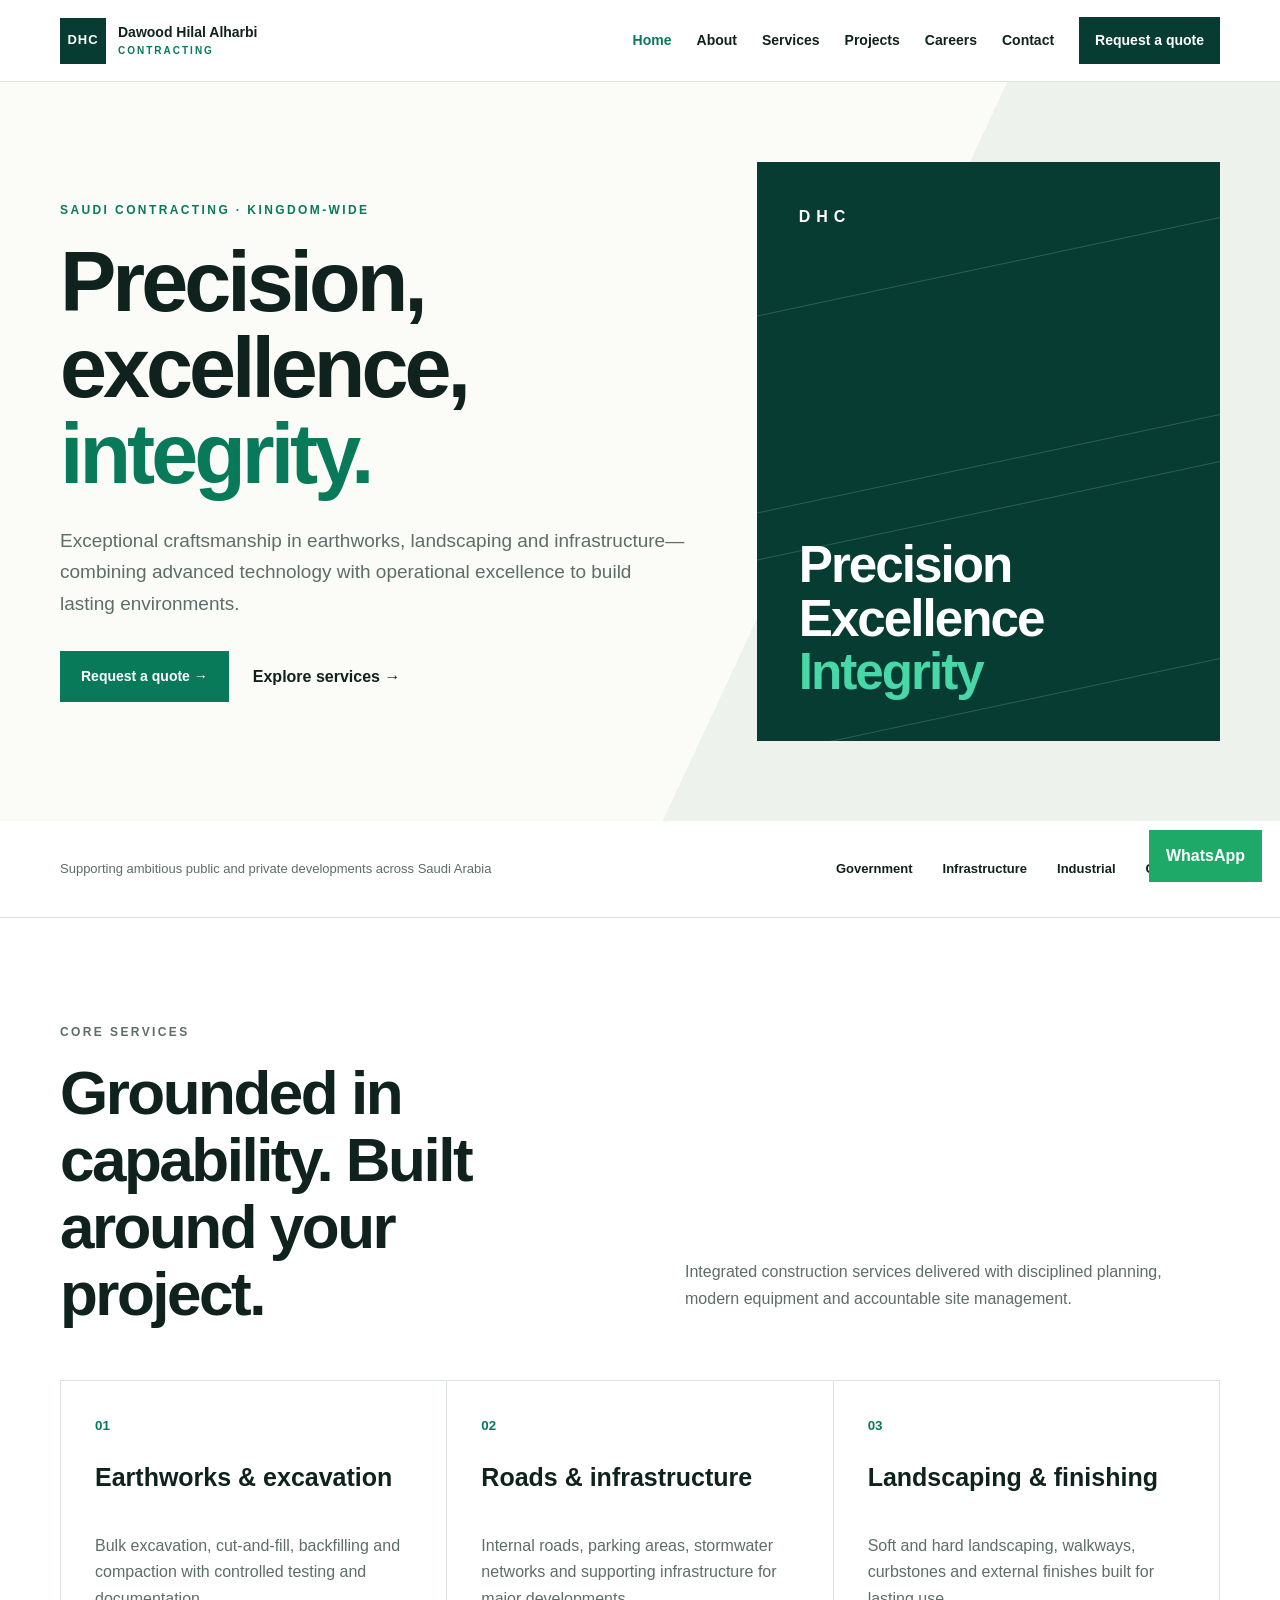
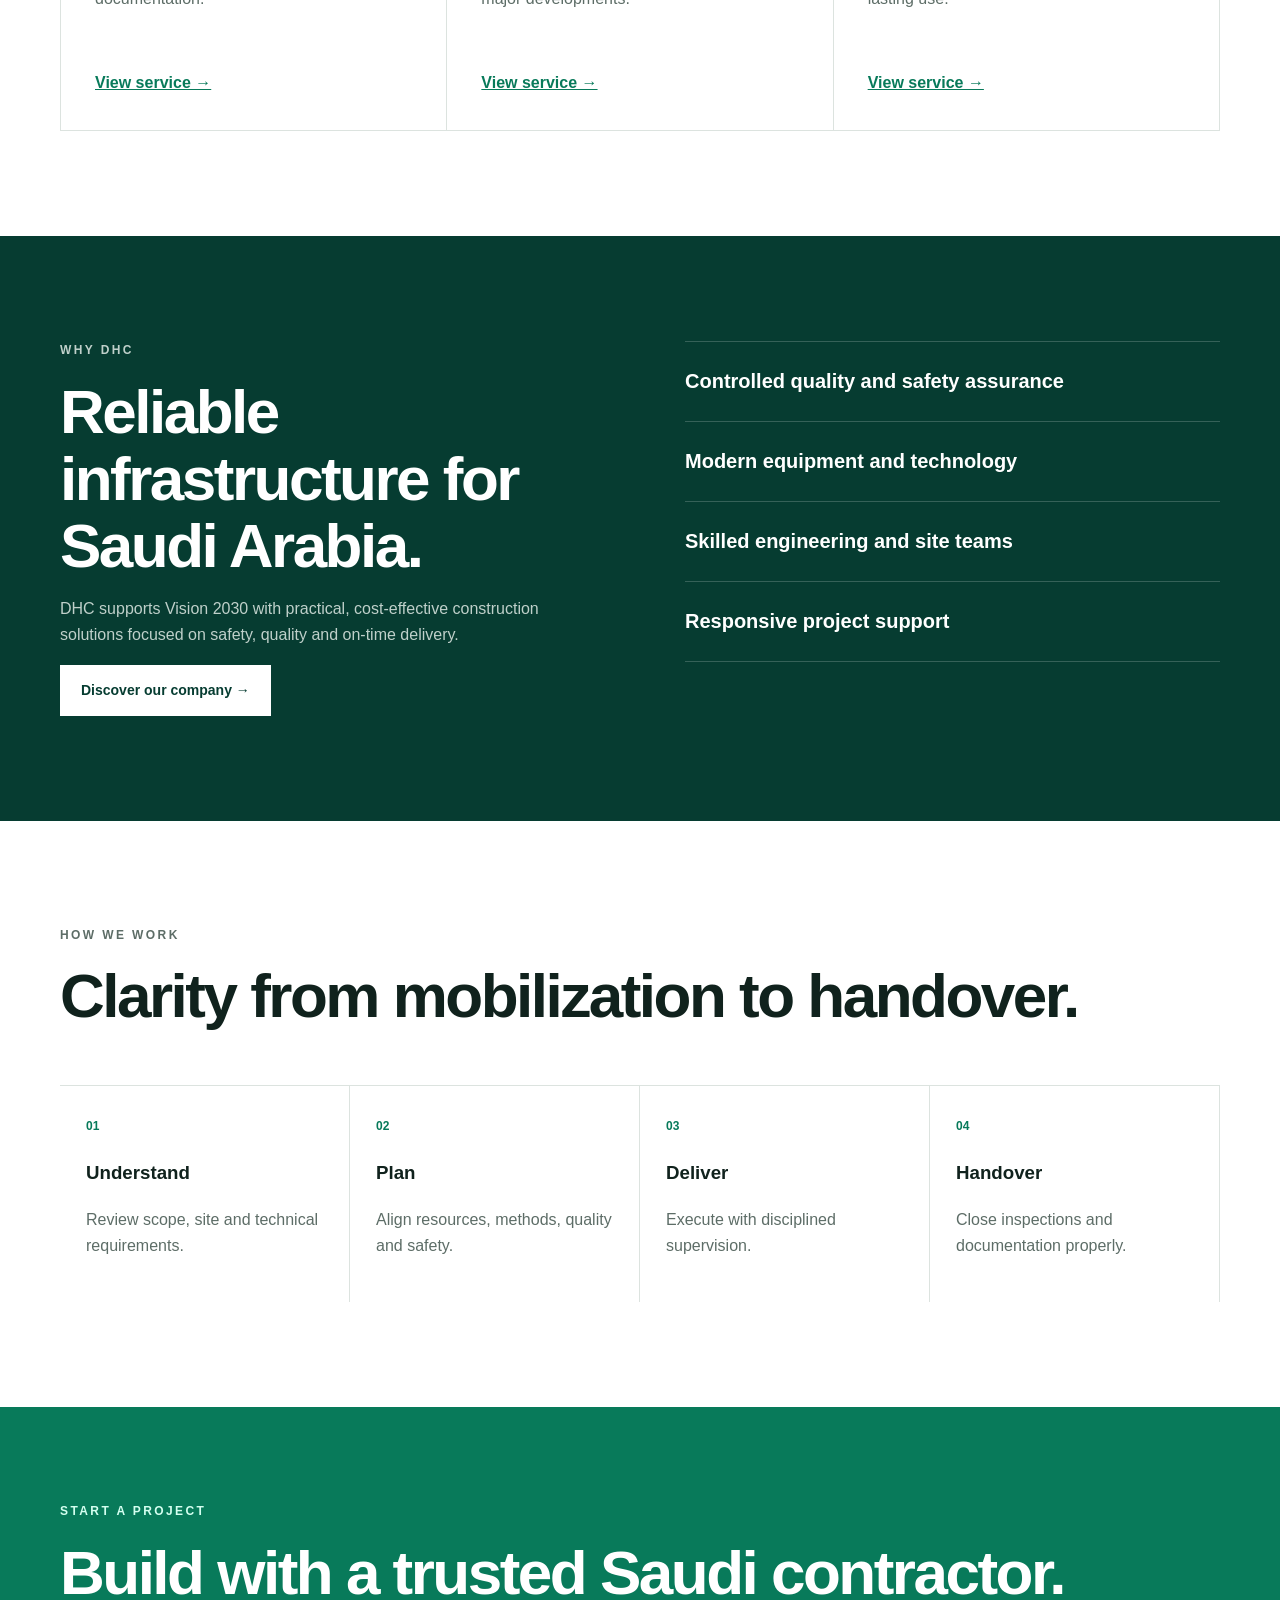
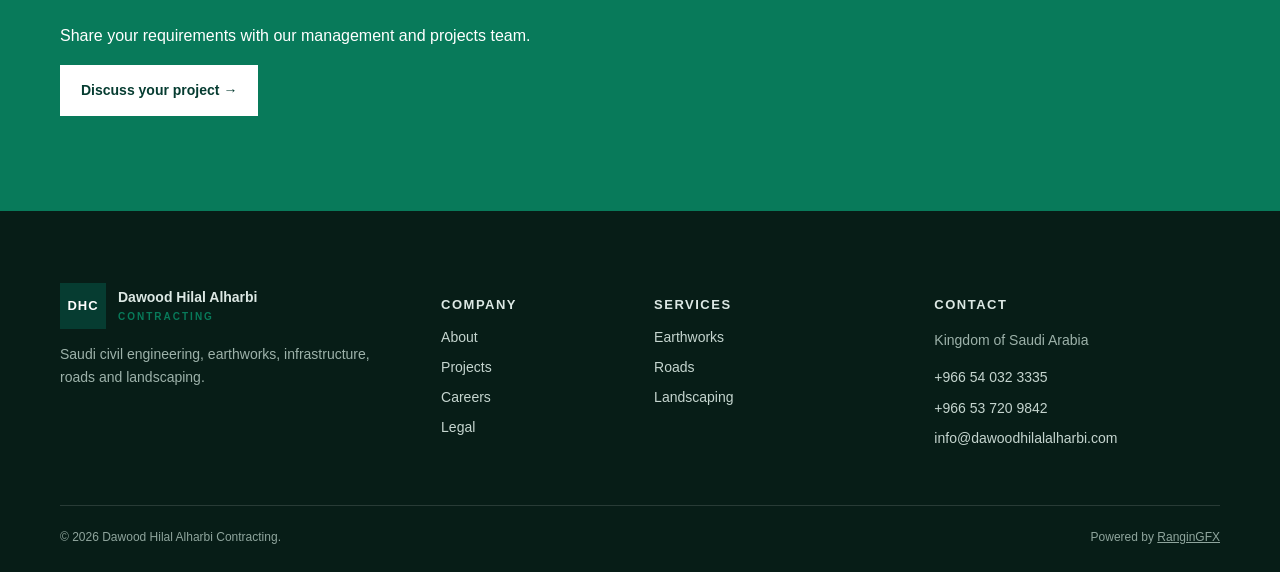
==== commit 9144ff16: "Build professional SEO-ready Cloudflare Pages website" ====
--- a/index.html
+++ b/index.html
@@ -1,595 +1 @@
-<!DOCTYPE html>
-<html lang="en-US">
-<head><meta charset="UTF-8">
-	
-	<title>Dawood Hilal Alharbi – Precision, Excellence, Integrity</title>
-<meta name="robots" content="max-image-preview:large">
-<meta name="viewport" content="width=device-width, initial-scale=1"><link href="https://fonts.gstatic.com/" crossorigin rel="preconnect">
-<link href="https://fonts.googleapis.com/" crossorigin rel="preconnect">
-<link rel="alternate" type="application/rss+xml" title="Dawood Hilal Alharbi » Feed" href="/feed/">
-<link rel="alternate" type="application/rss+xml" title="Dawood Hilal Alharbi » Comments Feed" href="/comments/feed/">
-<link rel="alternate" title="oEmbed (JSON)" type="application/json+oembed" href="/wp-json/oembed/1.0/embed?url=%2F">
-<link rel="alternate" title="oEmbed (XML)" type="text/xml+oembed" href="/wp-json/oembed/1.0/embed?url=%2F&amp;format=xml">
-<style id="wp-img-auto-sizes-contain-inline-css">
-img:is([sizes=auto i],[sizes^="auto," i]){contain-intrinsic-size:3000px 1500px}
-/*# sourceURL=wp-img-auto-sizes-contain-inline-css */
-</style>
-<style id="wp-emoji-styles-inline-css">
-
-	img.wp-smiley, img.emoji {
-		display: inline !important;
-		border: none !important;
-		box-shadow: none !important;
-		height: 1em !important;
-		width: 1em !important;
-		margin: 0 0.07em !important;
-		vertical-align: -0.1em !important;
-		background: none !important;
-		padding: 0 !important;
-	}
-/*# sourceURL=wp-emoji-styles-inline-css */
-</style>
-<style id="wp-block-library-inline-css">
-:root{--wp-block-synced-color:#7a00df;--wp-block-synced-color--rgb:122,0,223;--wp-bound-block-color:var(--wp-block-synced-color);--wp-editor-canvas-background:#ddd;--wp-admin-theme-color:#007cba;--wp-admin-theme-color--rgb:0,124,186;--wp-admin-theme-color-darker-10:#006ba1;--wp-admin-theme-color-darker-10--rgb:0,107,160.5;--wp-admin-theme-color-darker-20:#005a87;--wp-admin-theme-color-darker-20--rgb:0,90,135;--wp-admin-border-width-focus:2px}@media (min-resolution:192dpi){:root{--wp-admin-border-width-focus:1.5px}}.wp-element-button{cursor:pointer}:root .has-very-light-gray-background-color{background-color:#eee}:root .has-very-dark-gray-background-color{background-color:#313131}:root .has-very-light-gray-color{color:#eee}:root .has-very-dark-gray-color{color:#313131}:root .has-vivid-green-cyan-to-vivid-cyan-blue-gradient-background{background:linear-gradient(135deg,#00d084,#0693e3)}:root .has-purple-crush-gradient-background{background:linear-gradient(135deg,#34e2e4,#4721fb 50%,#ab1dfe)}:root .has-hazy-dawn-gradient-background{background:linear-gradient(135deg,#faaca8,#dad0ec)}:root .has-subdued-olive-gradient-background{background:linear-gradient(135deg,#fafae1,#67a671)}:root .has-atomic-cream-gradient-background{background:linear-gradient(135deg,#fdd79a,#004a59)}:root .has-nightshade-gradient-background{background:linear-gradient(135deg,#330968,#31cdcf)}:root .has-midnight-gradient-background{background:linear-gradient(135deg,#020381,#2874fc)}:root{--wp--preset--font-size--normal:16px;--wp--preset--font-size--huge:42px}.has-regular-font-size{font-size:1em}.has-larger-font-size{font-size:2.625em}.has-normal-font-size{font-size:var(--wp--preset--font-size--normal)}.has-huge-font-size{font-size:var(--wp--preset--font-size--huge)}:root .has-text-align-center{text-align:center}:root .has-text-align-left{text-align:left}:root .has-text-align-right{text-align:right}.has-fit-text{white-space:nowrap!important}#end-resizable-editor-section{display:none}.aligncenter{clear:both}.items-justified-left{justify-content:flex-start}.items-justified-center{justify-content:center}.items-justified-right{justify-content:flex-end}.items-justified-space-between{justify-content:space-between}.screen-reader-text{word-wrap:normal!important;border:0;clip-path:inset(50%);height:1px;margin:-1px;overflow:hidden;padding:0;position:absolute;width:1px}.screen-reader-text:focus{background-color:#ddd;clip-path:none;color:#444;display:block;font-size:1em;height:auto;left:5px;line-height:normal;padding:15px 23px 14px;text-decoration:none;top:5px;width:auto;z-index:100000}html :where(.has-border-color){border-style:solid}html :where([style*=border-color]){border-style:solid}html :where([style*=border-top-color]){border-top-style:solid}html :where([style*=border-right-color]){border-right-style:solid}html :where([style*=border-bottom-color]){border-bottom-style:solid}html :where([style*=border-left-color]){border-left-style:solid}html :where([style*=border-width]){border-style:solid}html :where([style*=border-top-width]){border-top-style:solid}html :where([style*=border-right-width]){border-right-style:solid}html :where([style*=border-bottom-width]){border-bottom-style:solid}html :where([style*=border-left-width]){border-left-style:solid}html :where(img[class*=wp-image-]){height:auto;max-width:100%}:where(figure){margin:0 0 1em}html :where(.is-position-sticky){--wp-admin--admin-bar--position-offset:var(--wp-admin--admin-bar--height,0px)}@media screen and (max-width:600px){html :where(.is-position-sticky){--wp-admin--admin-bar--position-offset:0px}}
-
-/*# sourceURL=/wp-includes/css/dist/block-library/common.min.css */
-</style>
-<style id="wp-block-button-inline-css">
-.wp-block-button__link{align-content:center;box-sizing:border-box;cursor:pointer;display:inline-block;height:100%;text-align:center;word-break:break-word}.wp-block-button__link.aligncenter{text-align:center}.wp-block-button__link.alignright{text-align:right}:where(.wp-block-button__link){border-radius:9999px;box-shadow:none;padding:calc(.667em + 2px) calc(1.333em + 2px);text-decoration:none}.wp-block-button[style*=text-decoration] .wp-block-button__link{text-decoration:inherit}.wp-block-buttons>.wp-block-button.has-custom-width{max-width:none}.wp-block-buttons>.wp-block-button.has-custom-width .wp-block-button__link{width:100%}.wp-block-buttons>.wp-block-button.has-custom-font-size .wp-block-button__link{font-size:inherit}.wp-block-buttons>.wp-block-button.wp-block-button__width-25{width:calc(25% - var(--wp--style--block-gap, .5em)*.75)}.wp-block-buttons>.wp-block-button.wp-block-button__width-50{width:calc(50% - var(--wp--style--block-gap, .5em)*.5)}.wp-block-buttons>.wp-block-button.wp-block-button__width-75{width:calc(75% - var(--wp--style--block-gap, .5em)*.25)}.wp-block-buttons>.wp-block-button.wp-block-button__width-100{flex-basis:100%;width:100%}.wp-block-buttons.is-vertical>.wp-block-button.wp-block-button__width-25{width:25%}.wp-block-buttons.is-vertical>.wp-block-button.wp-block-button__width-50{width:50%}.wp-block-buttons.is-vertical>.wp-block-button.wp-block-button__width-75{width:75%}.wp-block-button.is-style-squared,.wp-block-button__link.wp-block-button.is-style-squared{border-radius:0}.wp-block-button.no-border-radius,.wp-block-button__link.no-border-radius{border-radius:0!important}:root :where(.wp-block-button .wp-block-button__link.is-style-outline),:root :where(.wp-block-button.is-style-outline>.wp-block-button__link){border:2px solid;padding:.667em 1.333em}:root :where(.wp-block-button .wp-block-button__link.is-style-outline:not(.has-text-color)),:root :where(.wp-block-button.is-style-outline>.wp-block-button__link:not(.has-text-color)){color:currentColor}:root :where(.wp-block-button .wp-block-button__link.is-style-outline:not(.has-background)),:root :where(.wp-block-button.is-style-outline>.wp-block-button__link:not(.has-background)){background-color:initial;background-image:none}
-/*# sourceURL=/wp-includes/blocks/button/style.min.css */
-</style>
-<style id="wp-block-heading-inline-css">
-h1:where(.wp-block-heading).has-background,h2:where(.wp-block-heading).has-background,h3:where(.wp-block-heading).has-background,h4:where(.wp-block-heading).has-background,h5:where(.wp-block-heading).has-background,h6:where(.wp-block-heading).has-background{padding:1.25em 2.375em}h1.has-text-align-left[style*=writing-mode]:where([style*=vertical-lr]),h1.has-text-align-right[style*=writing-mode]:where([style*=vertical-rl]),h2.has-text-align-left[style*=writing-mode]:where([style*=vertical-lr]),h2.has-text-align-right[style*=writing-mode]:where([style*=vertical-rl]),h3.has-text-align-left[style*=writing-mode]:where([style*=vertical-lr]),h3.has-text-align-right[style*=writing-mode]:where([style*=vertical-rl]),h4.has-text-align-left[style*=writing-mode]:where([style*=vertical-lr]),h4.has-text-align-right[style*=writing-mode]:where([style*=vertical-rl]),h5.has-text-align-left[style*=writing-mode]:where([style*=vertical-lr]),h5.has-text-align-right[style*=writing-mode]:where([style*=vertical-rl]),h6.has-text-align-left[style*=writing-mode]:where([style*=vertical-lr]),h6.has-text-align-right[style*=writing-mode]:where([style*=vertical-rl]){rotate:180deg}
-/*# sourceURL=/wp-includes/blocks/heading/style.min.css */
-</style>
-<style id="wp-block-paragraph-inline-css">
-.is-small-text{font-size:.875em}.is-regular-text{font-size:1em}.is-large-text{font-size:2.25em}.is-larger-text{font-size:3em}.has-drop-cap:not(:focus):first-letter{float:left;font-size:8.4em;font-style:normal;font-weight:100;line-height:.68;margin:.05em .1em 0 0;text-transform:uppercase}body.rtl .has-drop-cap:not(:focus):first-letter{float:none;margin-left:.1em}p.has-drop-cap.has-background{overflow:hidden}:root :where(p.has-background){padding:1.25em 2.375em}:where(p.has-text-color:not(.has-link-color)) a{color:inherit}p.has-text-align-left[style*="writing-mode:vertical-lr"],p.has-text-align-right[style*="writing-mode:vertical-rl"]{rotate:180deg}
-/*# sourceURL=/wp-includes/blocks/paragraph/style.min.css */
-</style>
-<style id="wp-block-buttons-inline-css">
-.wp-block-buttons{box-sizing:border-box}.wp-block-buttons.is-vertical{flex-direction:column}.wp-block-buttons.is-vertical>.wp-block-button:last-child{margin-bottom:0}.wp-block-buttons>.wp-block-button{display:inline-block;margin:0}.wp-block-buttons.is-content-justification-left{justify-content:flex-start}.wp-block-buttons.is-content-justification-left.is-vertical{align-items:flex-start}.wp-block-buttons.is-content-justification-center{justify-content:center}.wp-block-buttons.is-content-justification-center.is-vertical{align-items:center}.wp-block-buttons.is-content-justification-right{justify-content:flex-end}.wp-block-buttons.is-content-justification-right.is-vertical{align-items:flex-end}.wp-block-buttons.is-content-justification-space-between{justify-content:space-between}.wp-block-buttons.aligncenter{text-align:center}.wp-block-buttons:not(.is-content-justification-space-between,.is-content-justification-right,.is-content-justification-left,.is-content-justification-center) .wp-block-button.aligncenter{margin-left:auto;margin-right:auto;width:100%}.wp-block-buttons[style*=text-decoration] .wp-block-button,.wp-block-buttons[style*=text-decoration] .wp-block-button__link{text-decoration:inherit}.wp-block-buttons.has-custom-font-size .wp-block-button__link{font-size:inherit}.wp-block-buttons .wp-block-button__link{width:100%}.wp-block-button.aligncenter{text-align:center}
-/*# sourceURL=/wp-includes/blocks/buttons/style.min.css */
-</style>
-<style id="wp-block-social-links-inline-css">
-.wp-block-social-links{background:none;box-sizing:border-box;margin-left:0;padding-left:0;padding-right:0;text-indent:0}.wp-block-social-links .wp-social-link a,.wp-block-social-links .wp-social-link a:hover{border-bottom:0;box-shadow:none;text-decoration:none}.wp-block-social-links .wp-social-link svg{height:1em;width:1em}.wp-block-social-links .wp-social-link span:not(.screen-reader-text){font-size:.65em;margin-left:.5em;margin-right:.5em}.wp-block-social-links.has-small-icon-size{font-size:16px}.wp-block-social-links,.wp-block-social-links.has-normal-icon-size{font-size:24px}.wp-block-social-links.has-large-icon-size{font-size:36px}.wp-block-social-links.has-huge-icon-size{font-size:48px}.wp-block-social-links.aligncenter{display:flex;justify-content:center}.wp-block-social-links.alignright{justify-content:flex-end}.wp-block-social-link{border-radius:9999px;display:block}@media not (prefers-reduced-motion){.wp-block-social-link{transition:transform .1s ease}}.wp-block-social-link{height:auto}.wp-block-social-link a{align-items:center;display:flex;line-height:0}.wp-block-social-link:hover{transform:scale(1.1)}.wp-block-social-links .wp-block-social-link.wp-social-link{display:inline-block;margin:0;padding:0}.wp-block-social-links .wp-block-social-link.wp-social-link .wp-block-social-link-anchor,.wp-block-social-links .wp-block-social-link.wp-social-link .wp-block-social-link-anchor svg,.wp-block-social-links .wp-block-social-link.wp-social-link .wp-block-social-link-anchor:active,.wp-block-social-links .wp-block-social-link.wp-social-link .wp-block-social-link-anchor:hover,.wp-block-social-links .wp-block-social-link.wp-social-link .wp-block-social-link-anchor:visited{fill:currentColor;color:currentColor}:where(.wp-block-social-links:not(.is-style-logos-only)) .wp-social-link{background-color:#f0f0f0;color:#444}:where(.wp-block-social-links:not(.is-style-logos-only)) .wp-social-link-amazon{background-color:#f90;color:#fff}:where(.wp-block-social-links:not(.is-style-logos-only)) .wp-social-link-bandcamp{background-color:#1ea0c3;color:#fff}:where(.wp-block-social-links:not(.is-style-logos-only)) .wp-social-link-behance{background-color:#0757fe;color:#fff}:where(.wp-block-social-links:not(.is-style-logos-only)) .wp-social-link-bluesky{background-color:#0a7aff;color:#fff}:where(.wp-block-social-links:not(.is-style-logos-only)) .wp-social-link-codepen{background-color:#1e1f26;color:#fff}:where(.wp-block-social-links:not(.is-style-logos-only)) .wp-social-link-deviantart{background-color:#02e49b;color:#fff}:where(.wp-block-social-links:not(.is-style-logos-only)) .wp-social-link-discord{background-color:#5865f2;color:#fff}:where(.wp-block-social-links:not(.is-style-logos-only)) .wp-social-link-dribbble{background-color:#e94c89;color:#fff}:where(.wp-block-social-links:not(.is-style-logos-only)) .wp-social-link-dropbox{background-color:#4280ff;color:#fff}:where(.wp-block-social-links:not(.is-style-logos-only)) .wp-social-link-etsy{background-color:#f45800;color:#fff}:where(.wp-block-social-links:not(.is-style-logos-only)) .wp-social-link-facebook{background-color:#0866ff;color:#fff}:where(.wp-block-social-links:not(.is-style-logos-only)) .wp-social-link-fivehundredpx{background-color:#000;color:#fff}:where(.wp-block-social-links:not(.is-style-logos-only)) .wp-social-link-flickr{background-color:#0461dd;color:#fff}:where(.wp-block-social-links:not(.is-style-logos-only)) .wp-social-link-foursquare{background-color:#e65678;color:#fff}:where(.wp-block-social-links:not(.is-style-logos-only)) .wp-social-link-github{background-color:#24292d;color:#fff}:where(.wp-block-social-links:not(.is-style-logos-only)) .wp-social-link-goodreads{background-color:#eceadd;color:#382110}:where(.wp-block-social-links:not(.is-style-logos-only)) .wp-social-link-google{background-color:#ea4434;color:#fff}:where(.wp-block-social-links:not(.is-style-logos-only)) .wp-social-link-gravatar{background-color:#1d4fc4;color:#fff}:where(.wp-block-social-links:not(.is-style-logos-only)) .wp-social-link-instagram{background-color:#f00075;color:#fff}:where(.wp-block-social-links:not(.is-style-logos-only)) .wp-social-link-lastfm{background-color:#e21b24;color:#fff}:where(.wp-block-social-links:not(.is-style-logos-only)) .wp-social-link-linkedin{background-color:#0d66c2;color:#fff}:where(.wp-block-social-links:not(.is-style-logos-only)) .wp-social-link-mastodon{background-color:#3288d4;color:#fff}:where(.wp-block-social-links:not(.is-style-logos-only)) .wp-social-link-medium{background-color:#000;color:#fff}:where(.wp-block-social-links:not(.is-style-logos-only)) .wp-social-link-meetup{background-color:#f6405f;color:#fff}:where(.wp-block-social-links:not(.is-style-logos-only)) .wp-social-link-patreon{background-color:#000;color:#fff}:where(.wp-block-social-links:not(.is-style-logos-only)) .wp-social-link-pinterest{background-color:#e60122;color:#fff}:where(.wp-block-social-links:not(.is-style-logos-only)) .wp-social-link-pocket{background-color:#ef4155;color:#fff}:where(.wp-block-social-links:not(.is-style-logos-only)) .wp-social-link-reddit{background-color:#ff4500;color:#fff}:where(.wp-block-social-links:not(.is-style-logos-only)) .wp-social-link-skype{background-color:#0478d7;color:#fff}:where(.wp-block-social-links:not(.is-style-logos-only)) .wp-social-link-snapchat{stroke:#000;background-color:#fefc00;color:#fff}:where(.wp-block-social-links:not(.is-style-logos-only)) .wp-social-link-soundcloud{background-color:#ff5600;color:#fff}:where(.wp-block-social-links:not(.is-style-logos-only)) .wp-social-link-spotify{background-color:#1bd760;color:#fff}:where(.wp-block-social-links:not(.is-style-logos-only)) .wp-social-link-telegram{background-color:#2aabee;color:#fff}:where(.wp-block-social-links:not(.is-style-logos-only)) .wp-social-link-threads{background-color:#000;color:#fff}:where(.wp-block-social-links:not(.is-style-logos-only)) .wp-social-link-tiktok{background-color:#000;color:#fff}:where(.wp-block-social-links:not(.is-style-logos-only)) .wp-social-link-tumblr{background-color:#011835;color:#fff}:where(.wp-block-social-links:not(.is-style-logos-only)) .wp-social-link-twitch{background-color:#6440a4;color:#fff}:where(.wp-block-social-links:not(.is-style-logos-only)) .wp-social-link-twitter{background-color:#1da1f2;color:#fff}:where(.wp-block-social-links:not(.is-style-logos-only)) .wp-social-link-vimeo{background-color:#1eb7ea;color:#fff}:where(.wp-block-social-links:not(.is-style-logos-only)) .wp-social-link-vk{background-color:#4680c2;color:#fff}:where(.wp-block-social-links:not(.is-style-logos-only)) .wp-social-link-wordpress{background-color:#3499cd;color:#fff}:where(.wp-block-social-links:not(.is-style-logos-only)) .wp-social-link-whatsapp{background-color:#25d366;color:#fff}:where(.wp-block-social-links:not(.is-style-logos-only)) .wp-social-link-x{background-color:#000;color:#fff}:where(.wp-block-social-links:not(.is-style-logos-only)) .wp-social-link-yelp{background-color:#d32422;color:#fff}:where(.wp-block-social-links:not(.is-style-logos-only)) .wp-social-link-youtube{background-color:red;color:#fff}:where(.wp-block-social-links.is-style-logos-only) .wp-social-link{background:none}:where(.wp-block-social-links.is-style-logos-only) .wp-social-link svg{height:1.25em;width:1.25em}:where(.wp-block-social-links.is-style-logos-only) .wp-social-link-amazon{color:#f90}:where(.wp-block-social-links.is-style-logos-only) .wp-social-link-bandcamp{color:#1ea0c3}:where(.wp-block-social-links.is-style-logos-only) .wp-social-link-behance{color:#0757fe}:where(.wp-block-social-links.is-style-logos-only) .wp-social-link-bluesky{color:#0a7aff}:where(.wp-block-social-links.is-style-logos-only) .wp-social-link-codepen{color:#1e1f26}:where(.wp-block-social-links.is-style-logos-only) .wp-social-link-deviantart{color:#02e49b}:where(.wp-block-social-links.is-style-logos-only) .wp-social-link-discord{color:#5865f2}:where(.wp-block-social-links.is-style-logos-only) .wp-social-link-dribbble{color:#e94c89}:where(.wp-block-social-links.is-style-logos-only) .wp-social-link-dropbox{color:#4280ff}:where(.wp-block-social-links.is-style-logos-only) .wp-social-link-etsy{color:#f45800}:where(.wp-block-social-links.is-style-logos-only) .wp-social-link-facebook{color:#0866ff}:where(.wp-block-social-links.is-style-logos-only) .wp-social-link-fivehundredpx{color:#000}:where(.wp-block-social-links.is-style-logos-only) .wp-social-link-flickr{color:#0461dd}:where(.wp-block-social-links.is-style-logos-only) .wp-social-link-foursquare{color:#e65678}:where(.wp-block-social-links.is-style-logos-only) .wp-social-link-github{color:#24292d}:where(.wp-block-social-links.is-style-logos-only) .wp-social-link-goodreads{color:#382110}:where(.wp-block-social-links.is-style-logos-only) .wp-social-link-google{color:#ea4434}:where(.wp-block-social-links.is-style-logos-only) .wp-social-link-gravatar{color:#1d4fc4}:where(.wp-block-social-links.is-style-logos-only) .wp-social-link-instagram{color:#f00075}:where(.wp-block-social-links.is-style-logos-only) .wp-social-link-lastfm{color:#e21b24}:where(.wp-block-social-links.is-style-logos-only) .wp-social-link-linkedin{color:#0d66c2}:where(.wp-block-social-links.is-style-logos-only) .wp-social-link-mastodon{color:#3288d4}:where(.wp-block-social-links.is-style-logos-only) .wp-social-link-medium{color:#000}:where(.wp-block-social-links.is-style-logos-only) .wp-social-link-meetup{color:#f6405f}:where(.wp-block-social-links.is-style-logos-only) .wp-social-link-patreon{color:#000}:where(.wp-block-social-links.is-style-logos-only) .wp-social-link-pinterest{color:#e60122}:where(.wp-block-social-links.is-style-logos-only) .wp-social-link-pocket{color:#ef4155}:where(.wp-block-social-links.is-style-logos-only) .wp-social-link-reddit{color:#ff4500}:where(.wp-block-social-links.is-style-logos-only) .wp-social-link-skype{color:#0478d7}:where(.wp-block-social-links.is-style-logos-only) .wp-social-link-snapchat{stroke:#000;color:#fff}:where(.wp-block-social-links.is-style-logos-only) .wp-social-link-soundcloud{color:#ff5600}:where(.wp-block-social-links.is-style-logos-only) .wp-social-link-spotify{color:#1bd760}:where(.wp-block-social-links.is-style-logos-only) .wp-social-link-telegram{color:#2aabee}:where(.wp-block-social-links.is-style-logos-only) .wp-social-link-threads{color:#000}:where(.wp-block-social-links.is-style-logos-only) .wp-social-link-tiktok{color:#000}:where(.wp-block-social-links.is-style-logos-only) .wp-social-link-tumblr{color:#011835}:where(.wp-block-social-links.is-style-logos-only) .wp-social-link-twitch{color:#6440a4}:where(.wp-block-social-links.is-style-logos-only) .wp-social-link-twitter{color:#1da1f2}:where(.wp-block-social-links.is-style-logos-only) .wp-social-link-vimeo{color:#1eb7ea}:where(.wp-block-social-links.is-style-logos-only) .wp-social-link-vk{color:#4680c2}:where(.wp-block-social-links.is-style-logos-only) .wp-social-link-whatsapp{color:#25d366}:where(.wp-block-social-links.is-style-logos-only) .wp-social-link-wordpress{color:#3499cd}:where(.wp-block-social-links.is-style-logos-only) .wp-social-link-x{color:#000}:where(.wp-block-social-links.is-style-logos-only) .wp-social-link-yelp{color:#d32422}:where(.wp-block-social-links.is-style-logos-only) .wp-social-link-youtube{color:red}.wp-block-social-links.is-style-pill-shape .wp-social-link{width:auto}:root :where(.wp-block-social-links .wp-social-link a){padding:.25em}:root :where(.wp-block-social-links.is-style-logos-only .wp-social-link a){padding:0}:root :where(.wp-block-social-links.is-style-pill-shape .wp-social-link a){padding-left:.6666666667em;padding-right:.6666666667em}.wp-block-social-links:not(.has-icon-color):not(.has-icon-background-color) .wp-social-link-snapchat .wp-block-social-link-label{color:#000}
-/*# sourceURL=/wp-includes/blocks/social-links/style.min.css */
-</style>
-
-<style id="classic-theme-styles-inline-css">
-/*! This file is auto-generated */
-.wp-block-button__link{color:#fff;background-color:#32373c;border-radius:9999px;box-shadow:none;text-decoration:none;padding:calc(.667em + 2px) calc(1.333em + 2px);font-size:1.125em}.wp-block-file__button{background:#32373c;color:#fff;text-decoration:none}
-/*# sourceURL=/wp-includes/css/classic-themes.min.css */
-</style>
-
-<style id="global-styles-inline-css">
-:root{--wp--preset--aspect-ratio--square: 1;--wp--preset--aspect-ratio--4-3: 4/3;--wp--preset--aspect-ratio--3-4: 3/4;--wp--preset--aspect-ratio--3-2: 3/2;--wp--preset--aspect-ratio--2-3: 2/3;--wp--preset--aspect-ratio--16-9: 16/9;--wp--preset--aspect-ratio--9-16: 9/16;--wp--preset--color--black: #000000;--wp--preset--color--cyan-bluish-gray: #abb8c3;--wp--preset--color--white: #ffffff;--wp--preset--color--pale-pink: #f78da7;--wp--preset--color--vivid-red: #cf2e2e;--wp--preset--color--luminous-vivid-orange: #ff6900;--wp--preset--color--luminous-vivid-amber: #fcb900;--wp--preset--color--light-green-cyan: #7bdcb5;--wp--preset--color--vivid-green-cyan: #00d084;--wp--preset--color--pale-cyan-blue: #8ed1fc;--wp--preset--color--vivid-cyan-blue: #0693e3;--wp--preset--color--vivid-purple: #9b51e0;--wp--preset--color--contrast: var(--contrast);--wp--preset--color--contrast-2: var(--contrast-2);--wp--preset--color--contrast-3: var(--contrast-3);--wp--preset--color--base: var(--base);--wp--preset--color--base-2: var(--base-2);--wp--preset--color--base-3: var(--base-3);--wp--preset--color--accent: var(--accent);--wp--preset--color--accent-2: var(--accent-2);--wp--preset--color--accent-hover: var(--accent-hover);--wp--preset--color--highlight: var(--highlight);--wp--preset--color--global-color-11: var(--global-color-11);--wp--preset--color--global-color-12: var(--global-color-12);--wp--preset--color--global-color-13: var(--global-color-13);--wp--preset--color--global-color-14: var(--global-color-14);--wp--preset--color--global-color-15: var(--global-color-15);--wp--preset--gradient--vivid-cyan-blue-to-vivid-purple: linear-gradient(135deg,rgb(6,147,227) 0%,rgb(155,81,224) 100%);--wp--preset--gradient--light-green-cyan-to-vivid-green-cyan: linear-gradient(135deg,rgb(122,220,180) 0%,rgb(0,208,130) 100%);--wp--preset--gradient--luminous-vivid-amber-to-luminous-vivid-orange: linear-gradient(135deg,rgb(252,185,0) 0%,rgb(255,105,0) 100%);--wp--preset--gradient--luminous-vivid-orange-to-vivid-red: linear-gradient(135deg,rgb(255,105,0) 0%,rgb(207,46,46) 100%);--wp--preset--gradient--very-light-gray-to-cyan-bluish-gray: linear-gradient(135deg,rgb(238,238,238) 0%,rgb(169,184,195) 100%);--wp--preset--gradient--cool-to-warm-spectrum: linear-gradient(135deg,rgb(74,234,220) 0%,rgb(151,120,209) 20%,rgb(207,42,186) 40%,rgb(238,44,130) 60%,rgb(251,105,98) 80%,rgb(254,248,76) 100%);--wp--preset--gradient--blush-light-purple: linear-gradient(135deg,rgb(255,206,236) 0%,rgb(152,150,240) 100%);--wp--preset--gradient--blush-bordeaux: linear-gradient(135deg,rgb(254,205,165) 0%,rgb(254,45,45) 50%,rgb(107,0,62) 100%);--wp--preset--gradient--luminous-dusk: linear-gradient(135deg,rgb(255,203,112) 0%,rgb(199,81,192) 50%,rgb(65,88,208) 100%);--wp--preset--gradient--pale-ocean: linear-gradient(135deg,rgb(255,245,203) 0%,rgb(182,227,212) 50%,rgb(51,167,181) 100%);--wp--preset--gradient--electric-grass: linear-gradient(135deg,rgb(202,248,128) 0%,rgb(113,206,126) 100%);--wp--preset--gradient--midnight: linear-gradient(135deg,rgb(2,3,129) 0%,rgb(40,116,252) 100%);--wp--preset--font-size--small: 13px;--wp--preset--font-size--medium: 20px;--wp--preset--font-size--large: 36px;--wp--preset--font-size--x-large: 42px;--wp--preset--spacing--20: 0.44rem;--wp--preset--spacing--30: 0.67rem;--wp--preset--spacing--40: 1rem;--wp--preset--spacing--50: 1.5rem;--wp--preset--spacing--60: 2.25rem;--wp--preset--spacing--70: 3.38rem;--wp--preset--spacing--80: 5.06rem;--wp--preset--shadow--natural: 6px 6px 9px rgba(0, 0, 0, 0.2);--wp--preset--shadow--deep: 12px 12px 50px rgba(0, 0, 0, 0.4);--wp--preset--shadow--sharp: 6px 6px 0px rgba(0, 0, 0, 0.2);--wp--preset--shadow--outlined: 6px 6px 0px -3px rgb(255, 255, 255), 6px 6px rgb(0, 0, 0);--wp--preset--shadow--crisp: 6px 6px 0px rgb(0, 0, 0);}:where(body) { margin: 0; }:where(.is-layout-flex){gap: 0.5em;}:where(.is-layout-grid){gap: 0.5em;}body .is-layout-flex{display: flex;}.is-layout-flex{flex-wrap: wrap;align-items: center;}.is-layout-flex > :is(*, div){margin: 0;}body .is-layout-grid{display: grid;}.is-layout-grid > :is(*, div){margin: 0;}body{padding-top: 0px;padding-right: 0px;padding-bottom: 0px;padding-left: 0px;}:root :where(.wp-element-button, .wp-block-button__link){background-color: #32373c;border-width: 0;color: #fff;font-family: inherit;font-size: inherit;font-style: inherit;font-weight: inherit;letter-spacing: inherit;line-height: inherit;padding-top: calc(0.667em + 2px);padding-right: calc(1.333em + 2px);padding-bottom: calc(0.667em + 2px);padding-left: calc(1.333em + 2px);text-decoration: none;text-transform: inherit;}.has-black-color{color: var(--wp--preset--color--black) !important;}.has-cyan-bluish-gray-color{color: var(--wp--preset--color--cyan-bluish-gray) !important;}.has-white-color{color: var(--wp--preset--color--white) !important;}.has-pale-pink-color{color: var(--wp--preset--color--pale-pink) !important;}.has-vivid-red-color{color: var(--wp--preset--color--vivid-red) !important;}.has-luminous-vivid-orange-color{color: var(--wp--preset--color--luminous-vivid-orange) !important;}.has-luminous-vivid-amber-color{color: var(--wp--preset--color--luminous-vivid-amber) !important;}.has-light-green-cyan-color{color: var(--wp--preset--color--light-green-cyan) !important;}.has-vivid-green-cyan-color{color: var(--wp--preset--color--vivid-green-cyan) !important;}.has-pale-cyan-blue-color{color: var(--wp--preset--color--pale-cyan-blue) !important;}.has-vivid-cyan-blue-color{color: var(--wp--preset--color--vivid-cyan-blue) !important;}.has-vivid-purple-color{color: var(--wp--preset--color--vivid-purple) !important;}.has-contrast-color{color: var(--wp--preset--color--contrast) !important;}.has-contrast-2-color{color: var(--wp--preset--color--contrast-2) !important;}.has-contrast-3-color{color: var(--wp--preset--color--contrast-3) !important;}.has-base-color{color: var(--wp--preset--color--base) !important;}.has-base-2-color{color: var(--wp--preset--color--base-2) !important;}.has-base-3-color{color: var(--wp--preset--color--base-3) !important;}.has-accent-color{color: var(--wp--preset--color--accent) !important;}.has-accent-2-color{color: var(--wp--preset--color--accent-2) !important;}.has-accent-hover-color{color: var(--wp--preset--color--accent-hover) !important;}.has-highlight-color{color: var(--wp--preset--color--highlight) !important;}.has-global-color-11-color{color: var(--wp--preset--color--global-color-11) !important;}.has-global-color-12-color{color: var(--wp--preset--color--global-color-12) !important;}.has-global-color-13-color{color: var(--wp--preset--color--global-color-13) !important;}.has-global-color-14-color{color: var(--wp--preset--color--global-color-14) !important;}.has-global-color-15-color{color: var(--wp--preset--color--global-color-15) !important;}.has-black-background-color{background-color: var(--wp--preset--color--black) !important;}.has-cyan-bluish-gray-background-color{background-color: var(--wp--preset--color--cyan-bluish-gray) !important;}.has-white-background-color{background-color: var(--wp--preset--color--white) !important;}.has-pale-pink-background-color{background-color: var(--wp--preset--color--pale-pink) !important;}.has-vivid-red-background-color{background-color: var(--wp--preset--color--vivid-red) !important;}.has-luminous-vivid-orange-background-color{background-color: var(--wp--preset--color--luminous-vivid-orange) !important;}.has-luminous-vivid-amber-background-color{background-color: var(--wp--preset--color--luminous-vivid-amber) !important;}.has-light-green-cyan-background-color{background-color: var(--wp--preset--color--light-green-cyan) !important;}.has-vivid-green-cyan-background-color{background-color: var(--wp--preset--color--vivid-green-cyan) !important;}.has-pale-cyan-blue-background-color{background-color: var(--wp--preset--color--pale-cyan-blue) !important;}.has-vivid-cyan-blue-background-color{background-color: var(--wp--preset--color--vivid-cyan-blue) !important;}.has-vivid-purple-background-color{background-color: var(--wp--preset--color--vivid-purple) !important;}.has-contrast-background-color{background-color: var(--wp--preset--color--contrast) !important;}.has-contrast-2-background-color{background-color: var(--wp--preset--color--contrast-2) !important;}.has-contrast-3-background-color{background-color: var(--wp--preset--color--contrast-3) !important;}.has-base-background-color{background-color: var(--wp--preset--color--base) !important;}.has-base-2-background-color{background-color: var(--wp--preset--color--base-2) !important;}.has-base-3-background-color{background-color: var(--wp--preset--color--base-3) !important;}.has-accent-background-color{background-color: var(--wp--preset--color--accent) !important;}.has-accent-2-background-color{background-color: var(--wp--preset--color--accent-2) !important;}.has-accent-hover-background-color{background-color: var(--wp--preset--color--accent-hover) !important;}.has-highlight-background-color{background-color: var(--wp--preset--color--highlight) !important;}.has-global-color-11-background-color{background-color: var(--wp--preset--color--global-color-11) !important;}.has-global-color-12-background-color{background-color: var(--wp--preset--color--global-color-12) !important;}.has-global-color-13-background-color{background-color: var(--wp--preset--color--global-color-13) !important;}.has-global-color-14-background-color{background-color: var(--wp--preset--color--global-color-14) !important;}.has-global-color-15-background-color{background-color: var(--wp--preset--color--global-color-15) !important;}.has-black-border-color{border-color: var(--wp--preset--color--black) !important;}.has-cyan-bluish-gray-border-color{border-color: var(--wp--preset--color--cyan-bluish-gray) !important;}.has-white-border-color{border-color: var(--wp--preset--color--white) !important;}.has-pale-pink-border-color{border-color: var(--wp--preset--color--pale-pink) !important;}.has-vivid-red-border-color{border-color: var(--wp--preset--color--vivid-red) !important;}.has-luminous-vivid-orange-border-color{border-color: var(--wp--preset--color--luminous-vivid-orange) !important;}.has-luminous-vivid-amber-border-color{border-color: var(--wp--preset--color--luminous-vivid-amber) !important;}.has-light-green-cyan-border-color{border-color: var(--wp--preset--color--light-green-cyan) !important;}.has-vivid-green-cyan-border-color{border-color: var(--wp--preset--color--vivid-green-cyan) !important;}.has-pale-cyan-blue-border-color{border-color: var(--wp--preset--color--pale-cyan-blue) !important;}.has-vivid-cyan-blue-border-color{border-color: var(--wp--preset--color--vivid-cyan-blue) !important;}.has-vivid-purple-border-color{border-color: var(--wp--preset--color--vivid-purple) !important;}.has-contrast-border-color{border-color: var(--wp--preset--color--contrast) !important;}.has-contrast-2-border-color{border-color: var(--wp--preset--color--contrast-2) !important;}.has-contrast-3-border-color{border-color: var(--wp--preset--color--contrast-3) !important;}.has-base-border-color{border-color: var(--wp--preset--color--base) !important;}.has-base-2-border-color{border-color: var(--wp--preset--color--base-2) !important;}.has-base-3-border-color{border-color: var(--wp--preset--color--base-3) !important;}.has-accent-border-color{border-color: var(--wp--preset--color--accent) !important;}.has-accent-2-border-color{border-color: var(--wp--preset--color--accent-2) !important;}.has-accent-hover-border-color{border-color: var(--wp--preset--color--accent-hover) !important;}.has-highlight-border-color{border-color: var(--wp--preset--color--highlight) !important;}.has-global-color-11-border-color{border-color: var(--wp--preset--color--global-color-11) !important;}.has-global-color-12-border-color{border-color: var(--wp--preset--color--global-color-12) !important;}.has-global-color-13-border-color{border-color: var(--wp--preset--color--global-color-13) !important;}.has-global-color-14-border-color{border-color: var(--wp--preset--color--global-color-14) !important;}.has-global-color-15-border-color{border-color: var(--wp--preset--color--global-color-15) !important;}.has-vivid-cyan-blue-to-vivid-purple-gradient-background{background: var(--wp--preset--gradient--vivid-cyan-blue-to-vivid-purple) !important;}.has-light-green-cyan-to-vivid-green-cyan-gradient-background{background: var(--wp--preset--gradient--light-green-cyan-to-vivid-green-cyan) !important;}.has-luminous-vivid-amber-to-luminous-vivid-orange-gradient-background{background: var(--wp--preset--gradient--luminous-vivid-amber-to-luminous-vivid-orange) !important;}.has-luminous-vivid-orange-to-vivid-red-gradient-background{background: var(--wp--preset--gradient--luminous-vivid-orange-to-vivid-red) !important;}.has-very-light-gray-to-cyan-bluish-gray-gradient-background{background: var(--wp--preset--gradient--very-light-gray-to-cyan-bluish-gray) !important;}.has-cool-to-warm-spectrum-gradient-background{background: var(--wp--preset--gradient--cool-to-warm-spectrum) !important;}.has-blush-light-purple-gradient-background{background: var(--wp--preset--gradient--blush-light-purple) !important;}.has-blush-bordeaux-gradient-background{background: var(--wp--preset--gradient--blush-bordeaux) !important;}.has-luminous-dusk-gradient-background{background: var(--wp--preset--gradient--luminous-dusk) !important;}.has-pale-ocean-gradient-background{background: var(--wp--preset--gradient--pale-ocean) !important;}.has-electric-grass-gradient-background{background: var(--wp--preset--gradient--electric-grass) !important;}.has-midnight-gradient-background{background: var(--wp--preset--gradient--midnight) !important;}.has-small-font-size{font-size: var(--wp--preset--font-size--small) !important;}.has-medium-font-size{font-size: var(--wp--preset--font-size--medium) !important;}.has-large-font-size{font-size: var(--wp--preset--font-size--large) !important;}.has-x-large-font-size{font-size: var(--wp--preset--font-size--x-large) !important;}
-/*# sourceURL=global-styles-inline-css */
-</style>
-
-<link rel="stylesheet" id="generate-widget-areas-css" href="/wp-content/themes/generatepress/assets/css/components/widget-areas.min.css?ver=3.6.1" media="all">
-<link rel="stylesheet" id="generate-style-css" href="/wp-content/themes/generatepress/assets/css/main.min.css?ver=3.6.1" media="all">
-<style id="generate-style-inline-css">
-body{background-color:#FFFEFD;color:#000000;}a{color:var(--base-3);}a:hover, a:focus, a:active{color:var(--global-color-11);}.grid-container{max-width:1400px;}.wp-block-group__inner-container{max-width:1400px;margin-left:auto;margin-right:auto;}.site-header .header-image{width:160px;}:root{--contrast:#212121;--contrast-2:#2f4468;--contrast-3:#878787;--base:#fafafa;--base-2:#f7f8f9;--base-3:#ffffff;--accent:#242226;--accent-2:#1b78e2;--accent-hover:#35343a;--highlight:#83b0de;--global-color-11:#00B380;--global-color-12:#F0F9EE;--global-color-13:#C3A343;--global-color-14:#009E66;--global-color-15:#FFFEFD;}:root .has-contrast-color{color:var(--contrast);}:root .has-contrast-background-color{background-color:var(--contrast);}:root .has-contrast-2-color{color:var(--contrast-2);}:root .has-contrast-2-background-color{background-color:var(--contrast-2);}:root .has-contrast-3-color{color:var(--contrast-3);}:root .has-contrast-3-background-color{background-color:var(--contrast-3);}:root .has-base-color{color:var(--base);}:root .has-base-background-color{background-color:var(--base);}:root .has-base-2-color{color:var(--base-2);}:root .has-base-2-background-color{background-color:var(--base-2);}:root .has-base-3-color{color:var(--base-3);}:root .has-base-3-background-color{background-color:var(--base-3);}:root .has-accent-color{color:var(--accent);}:root .has-accent-background-color{background-color:var(--accent);}:root .has-accent-2-color{color:var(--accent-2);}:root .has-accent-2-background-color{background-color:var(--accent-2);}:root .has-accent-hover-color{color:var(--accent-hover);}:root .has-accent-hover-background-color{background-color:var(--accent-hover);}:root .has-highlight-color{color:var(--highlight);}:root .has-highlight-background-color{background-color:var(--highlight);}:root .has-global-color-11-color{color:var(--global-color-11);}:root .has-global-color-11-background-color{background-color:var(--global-color-11);}:root .has-global-color-12-color{color:var(--global-color-12);}:root .has-global-color-12-background-color{background-color:var(--global-color-12);}:root .has-global-color-13-color{color:var(--global-color-13);}:root .has-global-color-13-background-color{background-color:var(--global-color-13);}:root .has-global-color-14-color{color:var(--global-color-14);}:root .has-global-color-14-background-color{background-color:var(--global-color-14);}:root .has-global-color-15-color{color:var(--global-color-15);}:root .has-global-color-15-background-color{background-color:var(--global-color-15);}body, button, input, select, textarea{font-family:Poppins, sans-serif;font-size:17px;}.main-title{font-size:25px;}.widget-title{font-weight:600;}button:not(.menu-toggle),html input[type="button"],input[type="reset"],input[type="submit"],.button,.wp-block-button .wp-block-button__link{font-size:15px;}h1{font-weight:600;font-size:40px;}h2{font-weight:600;font-size:30px;}h3{font-size:20px;}.main-navigation a, .main-navigation .menu-toggle, .main-navigation .menu-bar-items{font-family:Poppins, sans-serif;font-weight:400;font-size:16px;}.top-bar{background-color:#636363;color:#ffffff;}.top-bar a{color:#ffffff;}.top-bar a:hover{color:#303030;}.site-header{background-color:#ffffff;color:#3a3a3a;}.site-header a{color:#3a3a3a;}.main-title a,.main-title a:hover{color:#000000;}.site-description{color:#757575;}.main-navigation,.main-navigation ul ul{background-color:var(--global-color-15);}.main-navigation .main-nav ul li a, .main-navigation .menu-toggle, .main-navigation .menu-bar-items{color:#000000;}.main-navigation .main-nav ul li:not([class*="current-menu-"]):hover > a, .main-navigation .main-nav ul li:not([class*="current-menu-"]):focus > a, .main-navigation .main-nav ul li.sfHover:not([class*="current-menu-"]) > a, .main-navigation .menu-bar-item:hover > a, .main-navigation .menu-bar-item.sfHover > a{color:#000000;background-color:var(--global-color-15);}button.menu-toggle:hover,button.menu-toggle:focus{color:#000000;}.main-navigation .main-nav ul li[class*="current-menu-"] > a{color:#000000;background-color:var(--global-color-15);}.navigation-search input[type="search"],.navigation-search input[type="search"]:active, .navigation-search input[type="search"]:focus, .main-navigation .main-nav ul li.search-item.active > a, .main-navigation .menu-bar-items .search-item.active > a{color:#000000;background-color:var(--global-color-15);}.separate-containers .inside-article, .separate-containers .comments-area, .separate-containers .page-header, .one-container .container, .separate-containers .paging-navigation, .inside-page-header{color:#000000;background-color:#FFFEFD;}.inside-article a,.paging-navigation a,.comments-area a,.page-header a{color:var(--accent-hover);}.inside-article a:hover,.paging-navigation a:hover,.comments-area a:hover,.page-header a:hover{color:var(--accent-hover);}.entry-title a{color:var(--contrast-2);}.entry-title a:hover{color:var(--accent-hover);}.entry-meta{color:var(--contrast-3);}.entry-meta a{color:var(--contrast-2);}.entry-meta a:hover{color:var(--accent-hover);}h1{color:var(--contrast-2);}h2{color:var(--contrast-2);}h3{color:var(--contrast-2);}.sidebar .widget{background-color:#ffffff;}.sidebar .widget a{color:var(--accent-2);}.sidebar .widget a:hover{color:var(--accent-hover);}.sidebar .widget .widget-title{color:#000000;}.footer-widgets{color:var(--base-3);background-color:var(--contrast-2);}.footer-widgets a{color:var(--global-color-11);}.footer-widgets a:hover{color:var(--base-3);}.footer-widgets .widget-title{color:var(--base-2);}.site-info{color:var(--contrast-2);}.site-info a{color:var(--contrast-2);}.site-info a:hover{color:var(--accent-hover);}.footer-bar .widget_nav_menu .current-menu-item a{color:var(--accent-hover);}input[type="text"],input[type="email"],input[type="url"],input[type="password"],input[type="search"],input[type="tel"],input[type="number"],textarea,select{color:var(--contrast);background-color:#fafafa;border-color:var(--contrast);}input[type="text"]:focus,input[type="email"]:focus,input[type="url"]:focus,input[type="password"]:focus,input[type="search"]:focus,input[type="tel"]:focus,input[type="number"]:focus,textarea:focus,select:focus{color:var(--contrast-3);background-color:#ffffff;border-color:var(--contrast-3);}button,html input[type="button"],input[type="reset"],input[type="submit"],a.button,a.wp-block-button__link:not(.has-background){color:#ffffff;background-color:var(--global-color-14);}button:hover,html input[type="button"]:hover,input[type="reset"]:hover,input[type="submit"]:hover,a.button:hover,button:focus,html input[type="button"]:focus,input[type="reset"]:focus,input[type="submit"]:focus,a.button:focus,a.wp-block-button__link:not(.has-background):active,a.wp-block-button__link:not(.has-background):focus,a.wp-block-button__link:not(.has-background):hover{color:#ffffff;background-color:var(--global-color-11);}a.generate-back-to-top{background-color:rgba( 0,0,0,0.4 );color:#ffffff;}a.generate-back-to-top:hover,a.generate-back-to-top:focus{background-color:rgba( 0,0,0,0.6 );color:#ffffff;}:root{--gp-search-modal-bg-color:var(--base-3);--gp-search-modal-text-color:var(--contrast);--gp-search-modal-overlay-bg-color:rgba(0,0,0,0.2);}@media (max-width: 768px){.main-navigation .menu-bar-item:hover > a, .main-navigation .menu-bar-item.sfHover > a{background:none;color:#000000;}}.inside-top-bar{padding:10px;}.inside-header{padding:20px 30px 30px 20px;}.nav-below-header .main-navigation .inside-navigation.grid-container, .nav-above-header .main-navigation .inside-navigation.grid-container{padding:0px 18px 0px 8px;}.separate-containers .inside-article, .separate-containers .comments-area, .separate-containers .page-header, .separate-containers .paging-navigation, .one-container .site-content, .inside-page-header{padding:50px;}.site-main .wp-block-group__inner-container{padding:50px;}.separate-containers .paging-navigation{padding-top:20px;padding-bottom:20px;}.entry-content .alignwide, body:not(.no-sidebar) .entry-content .alignfull{margin-left:-50px;width:calc(100% + 100px);max-width:calc(100% + 100px);}.one-container.right-sidebar .site-main,.one-container.both-right .site-main{margin-right:50px;}.one-container.left-sidebar .site-main,.one-container.both-left .site-main{margin-left:50px;}.one-container.both-sidebars .site-main{margin:0px 50px 0px 50px;}.one-container.archive .post:not(:last-child):not(.is-loop-template-item), .one-container.blog .post:not(:last-child):not(.is-loop-template-item){padding-bottom:50px;}.main-navigation .main-nav ul li a,.menu-toggle,.main-navigation .menu-bar-item > a{padding-left:12px;padding-right:12px;line-height:65px;}.main-navigation .main-nav ul ul li a{padding:10px 12px 10px 12px;}.navigation-search input[type="search"]{height:65px;}.rtl .menu-item-has-children .dropdown-menu-toggle{padding-left:12px;}.menu-item-has-children .dropdown-menu-toggle{padding-right:12px;}.rtl .main-navigation .main-nav ul li.menu-item-has-children > a{padding-right:12px;}.widget-area .widget{padding:50px;}.inside-site-info{padding:20px;}@media (max-width:768px){.separate-containers .inside-article, .separate-containers .comments-area, .separate-containers .page-header, .separate-containers .paging-navigation, .one-container .site-content, .inside-page-header{padding:30px;}.site-main .wp-block-group__inner-container{padding:30px;}.inside-site-info{padding-right:10px;padding-left:10px;}.entry-content .alignwide, body:not(.no-sidebar) .entry-content .alignfull{margin-left:-30px;width:calc(100% + 60px);max-width:calc(100% + 60px);}.one-container .site-main .paging-navigation{margin-bottom:20px;}}/* End cached CSS */.is-right-sidebar{width:30%;}.is-left-sidebar{width:25%;}.site-content .content-area{width:100%;}@media (max-width: 768px){.main-navigation .menu-toggle,.sidebar-nav-mobile:not(#sticky-placeholder){display:block;}.main-navigation ul,.gen-sidebar-nav,.main-navigation:not(.slideout-navigation):not(.toggled) .main-nav > ul,.has-inline-mobile-toggle #site-navigation .inside-navigation > *:not(.navigation-search):not(.main-nav){display:none;}.nav-align-right .inside-navigation,.nav-align-center .inside-navigation{justify-content:space-between;}}
-.dynamic-author-image-rounded{border-radius:100%;}.dynamic-featured-image, .dynamic-author-image{vertical-align:middle;}.one-container.blog .dynamic-content-template:not(:last-child), .one-container.archive .dynamic-content-template:not(:last-child){padding-bottom:0px;}.dynamic-entry-excerpt > p:last-child{margin-bottom:0px;}
-.main-navigation .main-nav ul li a,.menu-toggle,.main-navigation .menu-bar-item > a{transition: line-height 300ms ease}.main-navigation.toggled .main-nav > ul{background-color: var(--global-color-15)}.sticky-enabled .gen-sidebar-nav.is_stuck .main-navigation {margin-bottom: 0px;}.sticky-enabled .gen-sidebar-nav.is_stuck {z-index: 500;}.sticky-enabled .main-navigation.is_stuck {box-shadow: 0 2px 2px -2px rgba(0, 0, 0, .2);}.navigation-stick:not(.gen-sidebar-nav) {left: 0;right: 0;width: 100% !important;}.nav-float-right .navigation-stick {width: 100% !important;left: 0;}.nav-float-right .navigation-stick .navigation-branding {margin-right: auto;}.main-navigation.has-sticky-branding:not(.grid-container) .inside-navigation:not(.grid-container) .navigation-branding{margin-left: 10px;}
-/*# sourceURL=generate-style-inline-css */
-</style>
-<link rel="stylesheet" id="generate-google-fonts-css" href="https://fonts.googleapis.com/css?family=Poppins:100,100italic,200,200italic,300,300italic,regular,italic,500,500italic,600,600italic,700,700italic,800,800italic,900,900italic&amp;display=auto&amp;ver=3.6.1" media="all">
-<link rel="stylesheet" id="generateblocks-css" href="/wp-content/uploads/generateblocks/style-10.css?ver=1777157366" media="all">
-<link rel="stylesheet" id="generate-offside-css" href="/wp-content/plugins/gp-premium/menu-plus/functions/css/offside.min.css?ver=2.5.5" media="all">
-<style id="generate-offside-inline-css">
-:root{--gp-slideout-width:265px;}.slideout-navigation, .slideout-navigation a{color:#000000;}.slideout-navigation button.slideout-exit{color:#000000;padding-left:12px;padding-right:12px;}.slide-opened nav.toggled .menu-toggle:before{display:none;}@media (max-width: 768px){.menu-bar-item.slideout-toggle{display:none;}}
-/*# sourceURL=generate-offside-inline-css */
-</style>
-<link rel="stylesheet" id="generate-navigation-branding-css" href="/wp-content/plugins/gp-premium/menu-plus/functions/css/navigation-branding-flex.min.css?ver=2.5.5" media="all">
-<style id="generate-navigation-branding-inline-css">
-@media (max-width: 768px){.site-header, #site-navigation, #sticky-navigation{display:none !important;opacity:0.0;}#mobile-header{display:block !important;width:100% !important;}#mobile-header .main-nav > ul{display:none;}#mobile-header.toggled .main-nav > ul, #mobile-header .menu-toggle, #mobile-header .mobile-bar-items{display:block;}#mobile-header .main-nav{-ms-flex:0 0 100%;flex:0 0 100%;-webkit-box-ordinal-group:5;-ms-flex-order:4;order:4;}}.main-navigation.has-branding .inside-navigation.grid-container, .main-navigation.has-branding.grid-container .inside-navigation:not(.grid-container){padding:0px 50px 0px 50px;}.main-navigation.has-branding:not(.grid-container) .inside-navigation:not(.grid-container) .navigation-branding{margin-left:10px;}.navigation-branding img, .site-logo.mobile-header-logo img{height:65px;width:auto;}.navigation-branding .main-title{line-height:65px;}@media (max-width: 768px){.main-navigation.has-branding.nav-align-center .menu-bar-items, .main-navigation.has-sticky-branding.navigation-stick.nav-align-center .menu-bar-items{margin-left:auto;}.navigation-branding{margin-right:auto;margin-left:10px;}.navigation-branding .main-title, .mobile-header-navigation .site-logo{margin-left:10px;}.main-navigation.has-branding .inside-navigation.grid-container{padding:0px;}}
-/*# sourceURL=generate-navigation-branding-inline-css */
-</style>
-<link rel="stylesheet" type="text/css" href="/wp-content/plugins/smart-slider-3/Public/SmartSlider3/Application/Frontend/Assets/dist/smartslider.min.css?ver=a019cc0d" media="all">
-<style data-related="n2-ss-3">div#n2-ss-3 .n2-ss-slider-1{display:grid;position:relative;}div#n2-ss-3 .n2-ss-slider-2{display:grid;position:relative;overflow:hidden;padding:0px 0px 0px 0px;border:0px solid RGBA(62,62,62,1);border-radius:0px;background-clip:padding-box;background-repeat:repeat;background-position:50% 50%;background-size:cover;background-attachment:scroll;z-index:1;}div#n2-ss-3:not(.n2-ss-loaded) .n2-ss-slider-2{background-image:none !important;}div#n2-ss-3 .n2-ss-slider-3{display:grid;grid-template-areas:'cover';position:relative;overflow:hidden;z-index:10;}div#n2-ss-3 .n2-ss-slider-3 > *{grid-area:cover;}div#n2-ss-3 .n2-ss-slide-backgrounds,div#n2-ss-3 .n2-ss-slider-3 > .n2-ss-divider{position:relative;}div#n2-ss-3 .n2-ss-slide-backgrounds{z-index:10;}div#n2-ss-3 .n2-ss-slide-backgrounds > *{overflow:hidden;}div#n2-ss-3 .n2-ss-slide-background{transform:translateX(-100000px);}div#n2-ss-3 .n2-ss-slider-4{place-self:center;position:relative;width:100%;height:100%;z-index:20;display:grid;grid-template-areas:'slide';}div#n2-ss-3 .n2-ss-slider-4 > *{grid-area:slide;}div#n2-ss-3.n2-ss-full-page--constrain-ratio .n2-ss-slider-4{height:auto;}div#n2-ss-3 .n2-ss-slide{display:grid;place-items:center;grid-auto-columns:100%;position:relative;z-index:20;-webkit-backface-visibility:hidden;transform:translateX(-100000px);}div#n2-ss-3 .n2-ss-slide{perspective:1500px;}div#n2-ss-3 .n2-ss-slide-active{z-index:21;}.n2-ss-background-animation{position:absolute;top:0;left:0;width:100%;height:100%;z-index:3;}div#n2-ss-3 .n2-ss-control-bullet{visibility:hidden;text-align:center;justify-content:center;z-index:14;}div#n2-ss-3 .n2-ss-control-bullet--calculate-size{left:0 !important;}div#n2-ss-3 .n2-ss-control-bullet-horizontal.n2-ss-control-bullet-fullsize{width:100%;}div#n2-ss-3 .n2-ss-control-bullet-vertical.n2-ss-control-bullet-fullsize{height:100%;flex-flow:column;}div#n2-ss-3 .nextend-bullet-bar{display:inline-flex;vertical-align:top;visibility:visible;align-items:center;flex-wrap:wrap;}div#n2-ss-3 .n2-bar-justify-content-left{justify-content:flex-start;}div#n2-ss-3 .n2-bar-justify-content-center{justify-content:center;}div#n2-ss-3 .n2-bar-justify-content-right{justify-content:flex-end;}div#n2-ss-3 .n2-ss-control-bullet-vertical > .nextend-bullet-bar{flex-flow:column;}div#n2-ss-3 .n2-ss-control-bullet-fullsize > .nextend-bullet-bar{display:flex;}div#n2-ss-3 .n2-ss-control-bullet-horizontal.n2-ss-control-bullet-fullsize > .nextend-bullet-bar{flex:1 1 auto;}div#n2-ss-3 .n2-ss-control-bullet-vertical.n2-ss-control-bullet-fullsize > .nextend-bullet-bar{height:100%;}div#n2-ss-3 .nextend-bullet-bar .n2-bullet{cursor:pointer;transition:background-color 0.4s;}div#n2-ss-3 .nextend-bullet-bar .n2-bullet.n2-active{cursor:default;}div#n2-ss-3 div.n2-ss-bullet-thumbnail-container{position:absolute;z-index:10000000;}div#n2-ss-3 .n2-ss-bullet-thumbnail-container .n2-ss-bullet-thumbnail{background-size:cover;background-repeat:no-repeat;background-position:center;}div#n2-ss-3 .n2-style-13586a9834f840c6e3b0e8ac4aa4b69c-dot{background: RGBA(255,255,255,0.5);opacity:1;padding:5px 5px 5px 5px ;box-shadow: none;border: 0px solid RGBA(0,0,0,1);border-radius:50px;margin:4px;}div#n2-ss-3 .n2-style-13586a9834f840c6e3b0e8ac4aa4b69c-dot.n2-active, div#n2-ss-3 .n2-style-13586a9834f840c6e3b0e8ac4aa4b69c-dot:HOVER, div#n2-ss-3 .n2-style-13586a9834f840c6e3b0e8ac4aa4b69c-dot:FOCUS{background: RGBA(255,255,255,0.8);}div#n2-ss-3 .n-uc-Qu34ZPBLK4Du{padding:0px 0px 0px 0px}div#n2-ss-3 .n-uc-R6sjuBQ5cGUu{padding:0px 0px 0px 0px}div#n2-ss-3 .n-uc-6RmoTvyttFy2{padding:0px 0px 0px 0px}div#n2-ss-3 .n-uc-ee5hZm8uWEi9{padding:0px 0px 0px 0px}div#n2-ss-3-align{max-width:1200px;}@media (min-width: 1200px){div#n2-ss-3 [data-hide-desktopportrait="1"]{display: none !important;}}@media (orientation: landscape) and (max-width: 1199px) and (min-width: 901px),(orientation: portrait) and (max-width: 1199px) and (min-width: 701px){div#n2-ss-3 [data-hide-tabletportrait="1"]{display: none !important;}}@media (orientation: landscape) and (max-width: 900px),(orientation: portrait) and (max-width: 700px){div#n2-ss-3 [data-hide-mobileportrait="1"]{display: none !important;}}</style>
-<script>(function(){this._N2=this._N2||{_r:[],_d:[],r:function(){this._r.push(arguments)},d:function(){this._d.push(arguments)}}}).call(window);</script><script src="/wp-content/plugins/smart-slider-3/Public/SmartSlider3/Application/Frontend/Assets/dist/n2.min.js?ver=a019cc0d" defer async></script>
-<script src="/wp-content/plugins/smart-slider-3/Public/SmartSlider3/Application/Frontend/Assets/dist/smartslider-frontend.min.js?ver=a019cc0d" defer async></script>
-<script src="/wp-content/plugins/smart-slider-3/Public/SmartSlider3/Slider/SliderType/Simple/Assets/dist/ss-simple.min.js?ver=a019cc0d" defer async></script>
-<script src="/wp-content/plugins/smart-slider-3/Public/SmartSlider3/Widget/Bullet/Assets/dist/w-bullet.min.js?ver=a019cc0d" defer async></script>
-<script>_N2.r('documentReady',function(){n2const.prefersReducedMotion=false;_N2.r(["documentReady","smartslider-frontend","SmartSliderWidgetBulletTransition","ss-simple"],function(){new _N2.SmartSliderSimple('n2-ss-3',{"admin":false,"background.video.mobile":1,"loadingTime":2000,"alias":{"id":0,"smoothScroll":0,"slideSwitch":0,"scroll":1},"align":"center","isDelayed":0,"responsive":{"mediaQueries":{"all":false,"desktopportrait":["(min-width: 1200px)"],"tabletportrait":["(orientation: landscape) and (max-width: 1199px) and (min-width: 901px)","(orientation: portrait) and (max-width: 1199px) and (min-width: 701px)"],"mobileportrait":["(orientation: landscape) and (max-width: 900px)","(orientation: portrait) and (max-width: 700px)"]},"base":{"slideOuterWidth":1200,"slideOuterHeight":600,"sliderWidth":1200,"sliderHeight":600,"slideWidth":1200,"slideHeight":600},"hideOn":{"desktopLandscape":false,"desktopPortrait":false,"tabletLandscape":false,"tabletPortrait":false,"mobileLandscape":false,"mobilePortrait":false},"onResizeEnabled":true,"type":"auto","sliderHeightBasedOn":"real","focusUser":1,"focusEdge":"auto","breakpoints":[{"device":"tabletPortrait","type":"max-screen-width","portraitWidth":1199,"landscapeWidth":1199},{"device":"mobilePortrait","type":"max-screen-width","portraitWidth":700,"landscapeWidth":900}],"enabledDevices":{"desktopLandscape":0,"desktopPortrait":1,"tabletLandscape":0,"tabletPortrait":1,"mobileLandscape":0,"mobilePortrait":1},"sizes":{"desktopPortrait":{"width":1200,"height":600,"max":3000,"min":1200},"tabletPortrait":{"width":701,"height":350,"customHeight":false,"max":1199,"min":701},"mobilePortrait":{"width":320,"height":160,"customHeight":false,"max":900,"min":320}},"overflowHiddenPage":0,"focus":{"offsetTop":"#wpadminbar","offsetBottom":""}},"controls":{"mousewheel":0,"touch":"horizontal","keyboard":1,"blockCarouselInteraction":1},"playWhenVisible":1,"playWhenVisibleAt":0.5,"lazyLoad":0,"lazyLoadNeighbor":0,"blockrightclick":0,"maintainSession":0,"autoplay":{"enabled":1,"start":1,"duration":1000,"autoplayLoop":1,"allowReStart":0,"reverse":0,"pause":{"click":0,"mouse":"0","mediaStarted":0},"resume":{"click":0,"mouse":"0","mediaEnded":0,"slidechanged":0},"interval":1,"intervalModifier":"loop","intervalSlide":"current"},"perspective":1500,"layerMode":{"playOnce":0,"playFirstLayer":1,"mode":"skippable","inAnimation":"mainInEnd"},"bgAnimations":0,"mainanimation":{"type":"horizontal","duration":1200,"delay":0,"ease":"easeOutQuad","shiftedBackgroundAnimation":0},"carousel":1,"initCallbacks":function(){new _N2.SmartSliderWidgetBulletTransition(this,{"area":10,"dotClasses":"n2-style-13586a9834f840c6e3b0e8ac4aa4b69c-dot ","mode":"","action":"click"})}})})});</script><script id="jquery-core-js" src="/wp-includes/js/jquery/jquery.min.js?ver=3.7.1"></script>
-<link rel="https://api.w.org/" href="/wp-json/"><link rel="alternate" title="JSON" type="application/json" href="/wp-json/wp/v2/pages/10"><link rel="EditURI" type="application/rsd+xml" title="RSD" href="/xmlrpc.php?rsd">
-<meta name="generator" content="WordPress 7.0">
-<link rel="canonical" href="/">
-<link rel="shortlink" href="/">
-<link rel="icon" href="/wp-content/uploads/2026/04/cropped-DHC-32x32.jpg" sizes="32x32">
-<link rel="icon" href="/wp-content/uploads/2026/04/cropped-DHC-192x192.jpg" sizes="192x192">
-<link rel="apple-touch-icon" href="/wp-content/uploads/2026/04/cropped-DHC-180x180.jpg">
-<meta name="msapplication-TileImage" content="/wp-content/uploads/2026/04/cropped-DHC-270x270.jpg">
-<style id="wp-custom-css">
-.main-navigation .main-nav ul li a:hover {
-  text-decoration: underline;
-}
-</style>
-<style id="block-style-variation-styles-inline-css">
-:root :where(.wp-block-button.is-style-outline--1 .wp-block-button__link){background: transparent none;border-color: currentColor;border-width: 2px;border-style: solid;color: currentColor;padding-top: 0.667em;padding-right: 1.33em;padding-bottom: 0.667em;padding-left: 1.33em;}
-/*# sourceURL=block-style-variation-styles-inline-css */
-</style>
-<style id="core-block-supports-inline-css">
-.wp-container-core-buttons-is-layout-fe48e5de{justify-content:center;}.wp-elements-4101b28354f514ce6d9d2a49bd23a1ff a:where(:not(.wp-element-button)){color:var(--wp--preset--color--contrast);}.wp-container-core-buttons-is-layout-bc29a5f0{justify-content:flex-start;}.wp-container-core-social-links-is-layout-fe48e5de{justify-content:center;}
-/*# sourceURL=core-block-supports-inline-css */
-</style>
-
-</head>
-
-<body class="home wp-singular page-template-default page page-id-10 wp-custom-logo wp-embed-responsive wp-theme-generatepress post-image-aligned-center slideout-enabled slideout-mobile sticky-menu-no-transition sticky-enabled mobile-sticky-menu mobile-header no-sidebar nav-below-header one-container header-aligned-left dropdown-hover full-width-content" itemtype="https://schema.org/WebPage" itemscope>
-	<a class="screen-reader-text skip-link" href="#content" title="Skip to content">Skip to content</a>		<nav id="mobile-header" itemtype="https://schema.org/SiteNavigationElement" itemscope class="main-navigation mobile-header-navigation has-branding has-menu-bar-items">
-			<div class="inside-navigation grid-container grid-parent">
-				<div class="navigation-branding"><p class="main-title" itemprop="headline">
-							<a href="/" rel="home">
-								Dawood Hilal Alharbi
-							</a>
-						</p></div>					<button class="menu-toggle" aria-controls="mobile-menu" aria-expanded="false">
-						<span class="gp-icon icon-menu-bars"><svg viewbox="0 0 512 512" aria-hidden="true" xmlns="http://www.w3.org/2000/svg" width="1em" height="1em"><path d="M0 96c0-13.255 10.745-24 24-24h464c13.255 0 24 10.745 24 24s-10.745 24-24 24H24c-13.255 0-24-10.745-24-24zm0 160c0-13.255 10.745-24 24-24h464c13.255 0 24 10.745 24 24s-10.745 24-24 24H24c-13.255 0-24-10.745-24-24zm0 160c0-13.255 10.745-24 24-24h464c13.255 0 24 10.745 24 24s-10.745 24-24 24H24c-13.255 0-24-10.745-24-24z"></path></svg><svg viewbox="0 0 512 512" aria-hidden="true" xmlns="http://www.w3.org/2000/svg" width="1em" height="1em"><path d="M71.029 71.029c9.373-9.372 24.569-9.372 33.942 0L256 222.059l151.029-151.03c9.373-9.372 24.569-9.372 33.942 0 9.372 9.373 9.372 24.569 0 33.942L289.941 256l151.03 151.029c9.372 9.373 9.372 24.569 0 33.942-9.373 9.372-24.569 9.372-33.942 0L256 289.941l-151.029 151.03c-9.373 9.372-24.569 9.372-33.942 0-9.372-9.373-9.372-24.569 0-33.942L222.059 256 71.029 104.971c-9.372-9.373-9.372-24.569 0-33.942z"></path></svg></span><span class="screen-reader-text">Menu</span>					</button>
-					<div id="mobile-menu" class="main-nav"><ul id="menu-main" class=" menu sf-menu"><li id="menu-item-274" class="menu-item menu-item-type-post_type menu-item-object-page menu-item-home current-menu-item page_item page-item-10 current_page_item menu-item-274"><a href="/" aria-current="page">Home</a></li>
-<li id="menu-item-276" class="menu-item menu-item-type-post_type menu-item-object-page menu-item-276"><a href="/contact/">Contact</a></li>
-<li id="menu-item-278" class="menu-item menu-item-type-post_type menu-item-object-page menu-item-278"><a href="/projects/">Projects</a></li>
-<li id="menu-item-277" class="menu-item menu-item-type-post_type menu-item-object-page menu-item-277"><a href="/legal/">Legal</a></li>
-<li id="menu-item-275" class="menu-item menu-item-type-post_type menu-item-object-page menu-item-275"><a href="/about/">About</a></li>
-<li id="menu-item-608" class="menu-item menu-item-type-post_type menu-item-object-page menu-item-608"><a href="/careers/">Careers</a></li>
-</ul></div><div class="menu-bar-items">
-<div class="gb-element-c02e3c47">
-<a class="gb-text-5bfeb155 hide-on-mobile" href="/services/"><span class="gb-shape"><svg aria-hidden="true" role="img" height="1em" width="1em" viewbox="0 0 512 512" xmlns="http://www.w3.org/2000/svg"><path fill="currentColor" d="M466.5 83.7l-192-80a48.15 48.15 0 0 0-36.9 0l-192 80C27.7 91.1 16 108.6 16 128c0 198.5 114.5 335.7 221.5 380.3 11.8 4.9 25.1 4.9 36.9 0C360.1 472.6 496 349.3 496 128c0-19.4-11.7-36.9-29.5-44.3zM256.1 446.3l-.1-381 175.9 73.3c-3.3 151.4-82.1 261.1-175.8 307.7z"></path></svg></span><span class="gb-text">Services</span></a>
-</div>
-</div>			</div><!-- .inside-navigation -->
-		</nav><!-- #site-navigation -->
-				<nav class="auto-hide-sticky has-branding main-navigation nav-align-right has-menu-bar-items sub-menu-right" id="site-navigation" aria-label="Primary" itemtype="https://schema.org/SiteNavigationElement" itemscope>
-			<div class="inside-navigation grid-container">
-				<div class="navigation-branding"><div class="site-logo">
-						<a href="/" title="Dawood Hilal Alharbi" rel="home">
-							<img class="header-image is-logo-image" alt="Dawood Hilal Alharbi" src="/wp-content/uploads/2026/04/Dawood_Hilal_Alharbi-removebg-preview.png" title="Dawood Hilal Alharbi" width="350" height="70">
-						</a>
-					</div></div>				<button class="menu-toggle" aria-controls="generate-slideout-menu" aria-expanded="false">
-					<span class="gp-icon icon-menu-bars"><svg viewbox="0 0 512 512" aria-hidden="true" xmlns="http://www.w3.org/2000/svg" width="1em" height="1em"><path d="M0 96c0-13.255 10.745-24 24-24h464c13.255 0 24 10.745 24 24s-10.745 24-24 24H24c-13.255 0-24-10.745-24-24zm0 160c0-13.255 10.745-24 24-24h464c13.255 0 24 10.745 24 24s-10.745 24-24 24H24c-13.255 0-24-10.745-24-24zm0 160c0-13.255 10.745-24 24-24h464c13.255 0 24 10.745 24 24s-10.745 24-24 24H24c-13.255 0-24-10.745-24-24z"></path></svg><svg viewbox="0 0 512 512" aria-hidden="true" xmlns="http://www.w3.org/2000/svg" width="1em" height="1em"><path d="M71.029 71.029c9.373-9.372 24.569-9.372 33.942 0L256 222.059l151.029-151.03c9.373-9.372 24.569-9.372 33.942 0 9.372 9.373 9.372 24.569 0 33.942L289.941 256l151.03 151.029c9.372 9.373 9.372 24.569 0 33.942-9.373 9.372-24.569 9.372-33.942 0L256 289.941l-151.029 151.03c-9.373 9.372-24.569 9.372-33.942 0-9.372-9.373-9.372-24.569 0-33.942L222.059 256 71.029 104.971c-9.372-9.373-9.372-24.569 0-33.942z"></path></svg></span><span class="screen-reader-text">Menu</span>				</button>
-				<div id="primary-menu" class="main-nav"><ul id="menu-main-1" class=" menu sf-menu"><li class="menu-item menu-item-type-post_type menu-item-object-page menu-item-home current-menu-item page_item page-item-10 current_page_item menu-item-274"><a href="/" aria-current="page">Home</a></li>
-<li class="menu-item menu-item-type-post_type menu-item-object-page menu-item-276"><a href="/contact/">Contact</a></li>
-<li class="menu-item menu-item-type-post_type menu-item-object-page menu-item-278"><a href="/projects/">Projects</a></li>
-<li class="menu-item menu-item-type-post_type menu-item-object-page menu-item-277"><a href="/legal/">Legal</a></li>
-<li class="menu-item menu-item-type-post_type menu-item-object-page menu-item-275"><a href="/about/">About</a></li>
-<li class="menu-item menu-item-type-post_type menu-item-object-page menu-item-608"><a href="/careers/">Careers</a></li>
-</ul></div><div class="menu-bar-items">
-<div class="gb-element-c02e3c47">
-<a class="gb-text-5bfeb155 hide-on-mobile" href="/services/"><span class="gb-shape"><svg aria-hidden="true" role="img" height="1em" width="1em" viewbox="0 0 512 512" xmlns="http://www.w3.org/2000/svg"><path fill="currentColor" d="M466.5 83.7l-192-80a48.15 48.15 0 0 0-36.9 0l-192 80C27.7 91.1 16 108.6 16 128c0 198.5 114.5 335.7 221.5 380.3 11.8 4.9 25.1 4.9 36.9 0C360.1 472.6 496 349.3 496 128c0-19.4-11.7-36.9-29.5-44.3zM256.1 446.3l-.1-381 175.9 73.3c-3.3 151.4-82.1 261.1-175.8 307.7z"></path></svg></span><span class="gb-text">Services</span></a>
-</div>
-</div>			</div>
-		</nav>
-		
-	<div class="site grid-container container hfeed" id="page">
-				<div class="site-content" id="content">
-			
-	<div class="content-area" id="primary">
-		<main class="site-main" id="main">
-			
-<article id="post-10" class="post-10 page type-page status-publish" itemtype="https://schema.org/CreativeWork" itemscope>
-	<div class="inside-article">
-		
-		<div class="entry-content" itemprop="text">
-			
-<div class="gb-element-0a30cc85">
-<h1 class="gb-text gb-text-abb8f98f"><strong><mark style="background-color:rgba(0, 0, 0, 0)" class="has-inline-color has-contrast-color">Precision, Excellence, </mark><strong><mark style="background-color:rgba(0, 0, 0, 0)" class="has-inline-color has-global-color-11-color">Integrity</mark></strong></strong></h1>
-
-
-
-<p class="has-text-align-center wp-block-paragraph" style="font-size:17px">We are committed to exceptional craftsmanship in earthworks, landscaping, and infrastructure. By combining advanced technology with operational excellence, we build lasting environments that exceed expectations.</p>
-
-
-
-<div class="wp-block-buttons alignwide is-content-justification-center is-layout-flex wp-container-core-buttons-is-layout-fe48e5de wp-block-buttons-is-layout-flex">
-<div class="wp-block-button"><a class="wp-block-button__link has-text-align-center has-custom-font-size wp-element-button" href="/contact/" style="border-top-left-radius:12px;border-top-right-radius:12px;border-bottom-left-radius:12px;border-bottom-right-radius:12px;font-size:19px">Get a Quote</a></div>
-</div>
-</div>
-
-
-<div class="n2-section-smartslider fitvidsignore  n2_clear" data-ssid="3" tabindex="0" role="region" aria-label="Slider"><div id="n2-ss-3-align" class="n2-ss-align" style="margin: 0 auto; max-width: 1200px;"><div class="n2-padding"><div id="n2-ss-3" data-creator="Smart Slider 3" data-responsive="auto" class="n2-ss-slider n2-ow n2-has-hover n2notransition  ">
-
-
-
-<div class="n2-ss-slider-wrapper-inside">
-        <div class="n2-ss-slider-1 n2_ss__touch_element n2-ow">
-            <div class="n2-ss-slider-2 n2-ow">
-                                                <div class="n2-ss-slider-3 n2-ow">
-
-                    <div class="n2-ss-slide-backgrounds n2-ow-all"><div class="n2-ss-slide-background" data-public-id="1" data-mode="fit" aria-hidden="true"><div class="n2-ss-slide-background-image" data-blur="0" data-opacity="100" data-x="50" data-y="50" data-alt="slide 1" data-title=""><picture class="skip-lazy" data-skip-lazy="1"><img decoding="async" src="/wp-content/uploads/2026/04/neom-logo-png_seeklogo-358578.png" alt="slide 1" title="" loading="lazy" class="skip-lazy" data-skip-lazy="1"></picture></div><div data-color="RGBA(255,255,255,0)" style="background-color: RGBA(255,255,255,0);" class="n2-ss-slide-background-color"></div></div><div class="n2-ss-slide-background" data-public-id="2" data-mode="fit"><div class="n2-ss-slide-background-image" data-blur="0" data-opacity="100" data-x="50" data-y="50" data-alt="" data-title=""><picture class="skip-lazy" data-skip-lazy="1"><img decoding="async" src="/wp-content/uploads/2026/04/saudi-ministry-of-defense-logo-png_seeklogo-392364.png" alt="" title="" loading="lazy" class="skip-lazy" data-skip-lazy="1"></picture></div><div data-color="RGBA(255,255,255,0)" style="background-color: RGBA(255,255,255,0);" class="n2-ss-slide-background-color"></div></div><div class="n2-ss-slide-background" data-public-id="3" data-mode="fit" aria-hidden="true"><div class="n2-ss-slide-background-image" data-blur="0" data-opacity="100" data-x="50" data-y="50" data-alt="" data-title=""><picture class="skip-lazy" data-skip-lazy="1"><img decoding="async" src="/wp-content/uploads/slider/cache/fd66340a25680de958319c6ae42b9ee5/images.jpg" alt="" title="" loading="lazy" class="skip-lazy" data-skip-lazy="1"></picture></div><div data-color="RGBA(255,255,255,0)" style="background-color: RGBA(255,255,255,0);" class="n2-ss-slide-background-color"></div></div><div class="n2-ss-slide-background" data-public-id="4" data-mode="fit" aria-hidden="true"><div class="n2-ss-slide-background-image" data-blur="0" data-opacity="100" data-x="50" data-y="50" data-alt="" data-title=""><picture class="skip-lazy" data-skip-lazy="1"><img decoding="async" src="/wp-content/uploads/2026/04/images.png" alt="" title="" loading="lazy" class="skip-lazy" data-skip-lazy="1"></picture></div><div data-color="RGBA(255,255,255,0)" style="background-color: RGBA(255,255,255,0);" class="n2-ss-slide-background-color"></div></div></div>                    <div class="n2-ss-slider-4 n2-ow">
-                        <svg xmlns="http://www.w3.org/2000/svg" viewbox="0 0 1200 600" data-related-device="desktopPortrait" class="n2-ow n2-ss-preserve-size n2-ss-preserve-size--slider n2-ss-slide-limiter"></svg><div data-slide-duration="0" data-id="7" data-slide-public-id="1" aria-hidden="true" data-title="Image Slide 2" class="n2-ss-slide n2-ow  n2-ss-slide-7"><div role="note" class="n2-ss-slide--focus" tabindex="-1">Image Slide 2</div><div class="n2-ss-layers-container n2-ss-slide-limiter n2-ow"><div class="n2-ss-layer n2-ow n-uc-Qu34ZPBLK4Du" data-sstype="slide" data-pm="default"></div></div></div><div data-first="1" data-slide-duration="0" data-id="8" data-slide-public-id="2" data-title="Image Slide 1" class="n2-ss-slide n2-ow  n2-ss-slide-8"><div role="note" class="n2-ss-slide--focus" tabindex="-1">Image Slide 1</div><div class="n2-ss-layers-container n2-ss-slide-limiter n2-ow"><div class="n2-ss-layer n2-ow n-uc-R6sjuBQ5cGUu" data-sstype="slide" data-pm="default"></div></div></div><div data-slide-duration="0" data-id="9" data-slide-public-id="3" aria-hidden="true" data-title="Image Slide 3" class="n2-ss-slide n2-ow  n2-ss-slide-9"><div role="note" class="n2-ss-slide--focus" tabindex="-1">Image Slide 3</div><div class="n2-ss-layers-container n2-ss-slide-limiter n2-ow"><div class="n2-ss-layer n2-ow n-uc-6RmoTvyttFy2" data-sstype="slide" data-pm="default"></div></div></div><div data-slide-duration="0" data-id="10" data-slide-public-id="4" aria-hidden="true" data-title="Image Slide 3" class="n2-ss-slide n2-ow  n2-ss-slide-10"><div role="note" class="n2-ss-slide--focus" tabindex="-1">Image Slide 3</div><div class="n2-ss-layers-container n2-ss-slide-limiter n2-ow"><div class="n2-ss-layer n2-ow n-uc-ee5hZm8uWEi9" data-sstype="slide" data-pm="default"></div></div></div>                    </div>
-
-                                    </div>
-            </div>
-        </div>
-        <div class="n2-ss-slider-controls n2-ss-slider-controls-absolute-center-bottom"><div style="--widget-offset:10px;" class="n2-ss-widget n2-ss-control-bullet n2-ow-all n2-ss-control-bullet-horizontal"><div class=" nextend-bullet-bar n2-bar-justify-content-center" role="group" aria-label="Choose slide to display."><div class="n2-bullet n2-style-13586a9834f840c6e3b0e8ac4aa4b69c-dot " style="visibility:hidden;"></div></div></div></div></div></div><ss3-loader></ss3-loader></div></div><div class="n2_clear"></div></div>
-
-
-<div class="gb-element-3a3bdd34">
-<div class="gb-element-851aa0c4">
-<div class="gb-element-af843e98">
-<p class="has-text-align-center has-large-font-size wp-block-paragraph"><strong><mark style="background-color:rgba(0, 0, 0, 0)" class="has-inline-color has-global-color-14-color">⚏</mark></strong></p>
-
-
-
-<h4 class="wp-block-heading has-text-align-center"><strong>Infrastructure &amp; Earthworks</strong></h4>
-
-
-
-<p class="has-text-align-center wp-block-paragraph">End‑to‑end infrastructure, excavation, and backfilling services delivered with controlled quality, safety, and schedule across the Kingdom.</p>
-</div>
-</div>
-
-
-
-<div class="gb-element-7439e64b">
-<div class="gb-element-2dd9fdb9">
-<p class="has-text-align-center has-large-font-size wp-block-paragraph"><mark style="background-color:rgba(0, 0, 0, 0)" class="has-inline-color has-global-color-14-color">⚈</mark></p>
-
-
-
-<h4 class="wp-block-heading has-text-align-center"><strong>Roads &amp; Landscaping</strong></h4>
-
-
-
-<p class="has-text-align-center wp-block-paragraph">Design and construction of internal roads, pavements, and landscape works that enhance access, durability, and visual identity of your assets.</p>
-</div>
-</div>
-
-
-
-<div class="gb-element-e54bc0e1">
-<div class="gb-element-e216f9e1">
-<p class="has-text-align-center has-large-font-size wp-block-paragraph"><mark style="background-color:rgba(0, 0, 0, 0)" class="has-inline-color has-global-color-14-color">⚅</mark></p>
-
-
-
-<h4 class="wp-block-heading has-text-align-center"><strong>Civil &amp; Structural Works</strong></h4>
-
-
-
-<p class="has-text-align-center wp-block-paragraph">Foundations, retaining structures, utilities, and site development executed to Saudi codes and project‑specific technical requirements.</p>
-</div>
-</div>
-</div>
-
-
-
-<div class="gb-element-30cd59ec">
-<div class="gb-element-c5da431b">
-<h2 class="gb-text-f76944dd"><span class="gb-shape"><svg fill="#000000" width="256px" height="256px" viewbox="0 0 32 32" version="1.1" xmlns="http://www.w3.org/2000/svg"><g id="SVGRepo_bgCarrier" stroke-width="0"></g><g id="SVGRepo_tracerCarrier" stroke-linecap="round" stroke-linejoin="round"></g><g id="SVGRepo_iconCarrier"> <title>build</title> <path d="M28 12v16h-24v-12h4v-12h8v16h4v-4h4v-4h4z"></path> </g></svg></span></h2>
-
-
-
-<h4 class="gb-text gb-text-6677cec1"><strong>Building Reliable Infrastructure for Saudi Arabia</strong></h4>
-</div>
-
-
-
-<div class="gb-element-df63880e">
-<p class="gb-text">Dawood Hilal Alharbi Contracting delivers earthworks, roads, utilities, and landscaping projects with a strong focus on safety, quality, and on‑time delivery in line with Vision 2030. We support public and private clients with practical, cost‑effective construction solutions across the Kingdom.</p>
-
-
-
-<div class="wp-block-buttons is-layout-flex wp-block-buttons-is-layout-flex">
-<div class="wp-block-button"><a class="wp-block-button__link has-medium-font-size has-text-align-center has-custom-font-size wp-element-button" href="/services/" style="border-top-left-radius:12px;border-top-right-radius:12px;border-bottom-left-radius:12px;border-bottom-right-radius:12px">Read More</a></div>
-</div>
-</div>
-</div>
-
-
-
-<section class="gb-element-85dddde9">
-<div class="gb-element-8011191f">
-<p class="gb-text-206634fc"><span class="gb-shape"><svg aria-hidden="true" role="img" height="1em" width="1em" viewbox="0 0 384 512" xmlns="http://www.w3.org/2000/svg"><path fill="currentColor" d="M97.12 362.63c-8.69-8.69-4.16-6.24-25.12-11.85-9.51-2.55-17.87-7.45-25.43-13.32L1.2 448.7c-4.39 10.77 3.81 22.47 15.43 22.03l52.69-2.01L105.56 507c8 8.44 22.04 5.81 26.43-4.96l52.05-127.62c-10.84 6.04-22.87 9.58-35.31 9.58-19.5 0-37.82-7.59-51.61-21.37zM382.8 448.7l-45.37-111.24c-7.56 5.88-15.92 10.77-25.43 13.32-21.07 5.64-16.45 3.18-25.12 11.85-13.79 13.78-32.12 21.37-51.62 21.37-12.44 0-24.47-3.55-35.31-9.58L252 502.04c4.39 10.77 18.44 13.4 26.43 4.96l36.25-38.28 52.69 2.01c11.62.44 19.82-11.27 15.43-22.03zM263 340c15.28-15.55 17.03-14.21 38.79-20.14 13.89-3.79 24.75-14.84 28.47-28.98 7.48-28.4 5.54-24.97 25.95-45.75 10.17-10.35 14.14-25.44 10.42-39.58-7.47-28.38-7.48-24.42 0-52.83 3.72-14.14-.25-29.23-10.42-39.58-20.41-20.78-18.47-17.36-25.95-45.75-3.72-14.14-14.58-25.19-28.47-28.98-27.88-7.61-24.52-5.62-44.95-26.41-10.17-10.35-25-14.4-38.89-10.61-27.87 7.6-23.98 7.61-51.9 0-13.89-3.79-28.72.25-38.89 10.61-20.41 20.78-17.05 18.8-44.94 26.41-13.89 3.79-24.75 14.84-28.47 28.98-7.47 28.39-5.54 24.97-25.95 45.75-10.17 10.35-14.15 25.44-10.42 39.58 7.47 28.36 7.48 24.4 0 52.82-3.72 14.14.25 29.23 10.42 39.59 20.41 20.78 18.47 17.35 25.95 45.75 3.72 14.14 14.58 25.19 28.47 28.98C104.6 325.96 106.27 325 121 340c13.23 13.47 33.84 15.88 49.74 5.82a39.676 39.676 0 0 1 42.53 0c15.89 10.06 36.5 7.65 49.73-5.82zM97.66 175.96c0-53.03 42.24-96.02 94.34-96.02s94.34 42.99 94.34 96.02-42.24 96.02-94.34 96.02-94.34-42.99-94.34-96.02z"></path></svg></span><span class="gb-text"><mark style="background-color:rgba(0, 0, 0, 0)" class="has-inline-color has-global-color-14-color">Our Core Capabilities</mark></span></p>
-
-
-
-<h2 class="wp-block-heading has-contrast-color has-text-color has-link-color wp-elements-4101b28354f514ce6d9d2a49bd23a1ff"><strong>Earthworks, Infrastructure, Roads, and Landscaping for Government and Private Projects</strong></h2>
-
-
-
-<div class="gb-element-1ae4ff79">
-<div class="gb-element-652b4109">
-<h3 class="gb-text-adc25748"><span class="gb-shape"><svg fill="CurrentColor" viewbox="0 0 16 16" class="bi bi-check2-square" height="16" width="16" xmlns="http://www.w3.org/2000/svg">   <path d="M3 14.5A1.5 1.5 0 0 1 1.5 13V3A1.5 1.5 0 0 1 3 1.5h8a.5.5 0 0 1 0 1H3a.5.5 0 0 0-.5.5v10a.5.5 0 0 0 .5.5h10a.5.5 0 0 0 .5-.5V8a.5.5 0 0 1 1 0v5a1.5 1.5 0 0 1-1.5 1.5H3z"></path>   <path d="m8.354 10.354 7-7a.5.5 0 0 0-.708-.708L8 9.293 5.354 6.646a.5.5 0 1 0-.708.708l3 3a.5.5 0 0 0 .708 0z"></path> </svg></span><span class="gb-text">Years of experience</span></h3>
-
-
-
-<h6 class="gb-text-e2d874cd"><span class="gb-shape"><svg fill="CurrentColor" viewbox="0 0 16 16" class="bi bi-check2-square" height="16" width="16" xmlns="http://www.w3.org/2000/svg">   <path d="M3 14.5A1.5 1.5 0 0 1 1.5 13V3A1.5 1.5 0 0 1 3 1.5h8a.5.5 0 0 1 0 1H3a.5.5 0 0 0-.5.5v10a.5.5 0 0 0 .5.5h10a.5.5 0 0 0 .5-.5V8a.5.5 0 0 1 1 0v5a1.5 1.5 0 0 1-1.5 1.5H3z"></path>   <path d="m8.354 10.354 7-7a.5.5 0 0 0-.708-.708L8 9.293 5.354 6.646a.5.5 0 1 0-.708.708l3 3a.5.5 0 0 0 .708 0z"></path> </svg></span><span class="gb-text">24/7 project support</span></h6>
-
-
-
-<h6 class="gb-text-6acd6b98"><span class="gb-shape"><svg fill="CurrentColor" viewbox="0 0 16 16" class="bi bi-check2-square" height="16" width="16" xmlns="http://www.w3.org/2000/svg">   <path d="M3 14.5A1.5 1.5 0 0 1 1.5 13V3A1.5 1.5 0 0 1 3 1.5h8a.5.5 0 0 1 0 1H3a.5.5 0 0 0-.5.5v10a.5.5 0 0 0 .5.5h10a.5.5 0 0 0 .5-.5V8a.5.5 0 0 1 1 0v5a1.5 1.5 0 0 1-1.5 1.5H3z"></path>   <path d="m8.354 10.354 7-7a.5.5 0 0 0-.708-.708L8 9.293 5.354 6.646a.5.5 0 1 0-.708.708l3 3a.5.5 0 0 0 .708 0z"></path> </svg></span><span class="gb-text">Modern equipment &amp; technology</span></h6>
-</div>
-
-
-
-<div class="gb-element-b54c4fc2">
-<h6 class="gb-text-d1ff15ab"><span class="gb-shape"><svg fill="CurrentColor" viewbox="0 0 16 16" class="bi bi-check2-square" height="16" width="16" xmlns="http://www.w3.org/2000/svg">   <path d="M3 14.5A1.5 1.5 0 0 1 1.5 13V3A1.5 1.5 0 0 1 3 1.5h8a.5.5 0 0 1 0 1H3a.5.5 0 0 0-.5.5v10a.5.5 0 0 0 .5.5h10a.5.5 0 0 0 .5-.5V8a.5.5 0 0 1 1 0v5a1.5 1.5 0 0 1-1.5 1.5H3z"></path>   <path d="m8.354 10.354 7-7a.5.5 0 0 0-.708-.708L8 9.293 5.354 6.646a.5.5 0 1 0-.708.708l3 3a.5.5 0 0 0 .708 0z"></path> </svg></span><span class="gb-text">Skilled engineering team</span></h6>
-
-
-
-<h6 class="gb-text-bfc10b65"><span class="gb-shape"><svg fill="CurrentColor" viewbox="0 0 16 16" class="bi bi-check2-square" height="16" width="16" xmlns="http://www.w3.org/2000/svg">   <path d="M3 14.5A1.5 1.5 0 0 1 1.5 13V3A1.5 1.5 0 0 1 3 1.5h8a.5.5 0 0 1 0 1H3a.5.5 0 0 0-.5.5v10a.5.5 0 0 0 .5.5h10a.5.5 0 0 0 .5-.5V8a.5.5 0 0 1 1 0v5a1.5 1.5 0 0 1-1.5 1.5H3z"></path>   <path d="m8.354 10.354 7-7a.5.5 0 0 0-.708-.708L8 9.293 5.354 6.646a.5.5 0 1 0-.708.708l3 3a.5.5 0 0 0 .708 0z"></path> </svg></span><span class="gb-text">Multi-sector expertise</span></h6>
-
-
-
-<h6 class="gb-text-20197d9d"><span class="gb-shape"><svg fill="CurrentColor" viewbox="0 0 16 16" class="bi bi-check2-square" height="16" width="16" xmlns="http://www.w3.org/2000/svg">   <path d="M3 14.5A1.5 1.5 0 0 1 1.5 13V3A1.5 1.5 0 0 1 3 1.5h8a.5.5 0 0 1 0 1H3a.5.5 0 0 0-.5.5v10a.5.5 0 0 0 .5.5h10a.5.5 0 0 0 .5-.5V8a.5.5 0 0 1 1 0v5a1.5 1.5 0 0 1-1.5 1.5H3z"></path>   <path d="m8.354 10.354 7-7a.5.5 0 0 0-.708-.708L8 9.293 5.354 6.646a.5.5 0 1 0-.708.708l3 3a.5.5 0 0 0 .708 0z"></path> </svg></span><span class="gb-text">Quality &amp; safety assurance</span></h6>
-</div>
-</div>
-
-
-
-<div class="wp-block-buttons is-content-justification-left is-layout-flex wp-container-core-buttons-is-layout-bc29a5f0 wp-block-buttons-is-layout-flex">
-<div class="wp-block-button"><a class="wp-block-button__link has-medium-font-size has-text-align-center has-custom-font-size wp-element-button" href="/services/" style="border-top-left-radius:12px;border-top-right-radius:12px;border-bottom-left-radius:12px;border-bottom-right-radius:12px">Our Services</a></div>
-
-
-
-<div class="wp-block-button is-style-outline is-style-outline--1"><a class="wp-block-button__link has-base-3-background-color has-background has-medium-font-size has-text-align-center has-custom-font-size wp-element-button" href="/projects/" style="border-top-left-radius:12px;border-top-right-radius:12px;border-bottom-left-radius:12px;border-bottom-right-radius:12px">View Projects</a></div>
-</div>
-</div>
-
-
-
-<script async src="https://pagead2.googlesyndication.com/pagead/js/adsbygoogle.js?client=ca-pub-8405376587435209"
-     crossorigin="anonymous"></script>
-</section>
-
-
-
-<section class="gb-element-4be59fe0">
-<div class="gb-element-5c6b5d2a">
-<h2 class="gb-text gb-text-b275e4dc">Delivering Practical, Cost‑Effective Construction Solutions</h2>
-
-
-
-<a class="gb-text-945a6e7f smooth-scroll" href="/projects/"><span class="gb-text"><mark style="background-color:rgba(0, 0, 0, 0)" class="has-inline-color has-base-3-color">Discover </mark></span><span class="gb-shape"><svg viewbox="0 0 16 16" class="bi bi-arrow-right" height="16" width="16" xmlns="http://www.w3.org/2000/svg">   <path d="M1 8a.5.5 0 0 1 .5-.5h11.793l-3.147-3.146a.5.5 0 0 1 .708-.708l4 4a.5.5 0 0 1 0 .708l-4 4a.5.5 0 0 1-.708-.708L13.293 8.5H1.5A.5.5 0 0 1 1 8z"></path> </svg></span></a>
-</div>
-</section>
-
-
-
-<section class="gb-element-c24a510e">
-<h2 class="gb-text gb-text-8f0a4572"><mark style="background-color:rgba(0, 0, 0, 0)" class="has-inline-color has-global-color-14-color">Specialized Contracting Services for Public and Private Sectors</mark></h2>
-
-
-
-<p class="gb-text gb-text-593357ea">Dawood Hilal Alharbi Contracting provides integrated earthworks, infrastructure, road construction, and landscaping solutions tailored to the needs of Saudi clients.</p>
-
-
-
-<div class="gb-element-519b23ca">
-<div class="gb-element-5e032fd1">
-<div class="gb-element-577f1e48">
-<h2 class="gb-text-8ad6716a"><span class="gb-shape"><svg fill="#000000" version="1.1" id="Layer_1" xmlns="http://www.w3.org/2000/svg" xmlns:xlink="http://www.w3.org/1999/xlink" viewbox="0 0 512 512" xml:space="preserve" width="256px" height="256px"><g id="SVGRepo_bgCarrier" stroke-width="0"></g><g id="SVGRepo_tracerCarrier" stroke-linecap="round" stroke-linejoin="round"></g><g id="SVGRepo_iconCarrier"> <g transform="translate(-1)"> <g> <g> <rect x="137.566" y="358.396" width="68.267" height="51.2"></rect> <path d="M249.012,297.979c0.401,0.06,0.802,0.128,1.212,0.179c4.523,0.614,9.096,0.614,13.619,0 c0.401-0.051,0.802-0.119,1.212-0.179c2.15-0.35,4.292-0.802,6.409-1.417c18.56-5.47,32.725-21.171,36.002-40.559H299.7 c-4.719,0-8.533-3.823-8.533-8.533c0-4.719,3.814-8.533,8.533-8.533h7.765c-3.618-21.402-20.506-38.289-41.899-41.899v7.765 c0,4.71-3.814,8.533-8.533,8.533s-8.533-3.823-8.533-8.533v-7.765c-21.393,3.61-38.289,20.497-41.899,41.899h7.765 c4.719,0,8.533,3.814,8.533,8.533c0,4.71-3.814,8.533-8.533,8.533h-7.765c3.277,19.388,17.442,35.089,35.994,40.559 C244.72,297.177,246.862,297.629,249.012,297.979z M250.94,241.821l17.067-17.399c3.311-3.371,8.713-3.413,12.066-0.111 c3.371,3.294,3.413,8.704,0.12,12.066l-17.067,17.391c-1.681,1.707-3.883,2.56-6.093,2.56c-2.159,0-4.318-0.811-5.973-2.441 C247.689,250.585,247.638,245.183,250.94,241.821z"></path> <rect x="308.232" y="358.396" width="68.267" height="51.2"></rect> <path d="M489.591,188.817L293.538,14.916c-20.565-19.806-52.762-19.797-73.114-0.171l-65.792,59.827V51.2h8.533 c4.719,0,8.533-3.823,8.533-8.533V8.533c0-4.71-3.814-8.533-8.533-8.533h-102.4c-4.719,0-8.533,3.823-8.533,8.533v34.133 c0,4.71,3.814,8.533,8.533,8.533h8.533v98.5l-44.843,38.895c-5.973,5.291-7.996,13.534-5.163,20.992s9.813,12.279,17.792,12.279 h32.213V460.8h-8.533c-4.719,0-8.533,3.823-8.533,8.533v34.133c0,4.71,3.814,8.533,8.533,8.533h392.465 c4.71,0,8.525-3.806,8.533-8.516l0.068-34.133c0.009-2.27-0.887-4.446-2.492-6.05c-1.596-1.604-3.772-2.5-6.042-2.5h-8.533 V221.867h32.273c7.927,0,14.857-4.787,17.681-12.194C497.527,202.274,495.513,194.082,489.591,188.817z M393.566,409.6 c0,9.728-7.33,17.067-17.067,17.067H305.86c-2.961,5.077-8.405,8.533-14.694,8.533h-68.267c-6.289,0-11.733-3.456-14.694-8.533 h-70.639c-9.737,0-17.067-7.339-17.067-17.067v-51.2c0-9.728,7.33-17.067,17.067-17.067h70.639 c2.961-5.077,8.405-8.533,14.694-8.533h8.533v-22.093c-24.986-10.155-42.667-34.654-42.667-63.241 c0-37.641,30.626-68.267,68.267-68.267s68.267,30.626,68.267,68.267c0,28.587-17.681,53.086-42.667,63.241V332.8h8.533 c6.289,0,11.733,3.456,14.694,8.533h70.639c9.737,0,17.067,7.339,17.067,17.067V409.6z"></path> <rect x="222.899" y="349.862" width="68.267" height="68.267"></rect> </g> </g> </g> </g></svg></span></h2>
-
-
-
-<h3 class="gb-text gb-text-9b832d18"><strong>Earthworks &amp; Excavation</strong></h3>
-
-
-
-<p class="gb-text gb-text-7369b9fd">Bulk excavation, cut‑and‑fill, backfilling, and compaction works executed with controlled testing and documentation for long‑term performance.</p>
-</div>
-</div>
-
-
-
-<div class="gb-element-d2fb3b29">
-<div class="gb-element-d0a76a56">
-<h2 class="gb-text-bc08aa10"><span class="gb-shape"><svg version="1.1" id="_x32_" xmlns="http://www.w3.org/2000/svg" xmlns:xlink="http://www.w3.org/1999/xlink" viewbox="0 0 512 512" xml:space="preserve" width="256px" height="256px" fill="#000000"><g id="SVGRepo_bgCarrier" stroke-width="0"></g><g id="SVGRepo_tracerCarrier" stroke-linecap="round" stroke-linejoin="round"></g><g id="SVGRepo_iconCarrier"> <style type="text/css"> .st0{fill:#009E66;} </style> <g> <path class="st0" d="M272,48h-32V0H112v512h128v-48h32v48h128V0H272V48z M272,380.797h-32v-83.203h32V380.797z M272,214.398h-32 v-83.203h32V214.398z"></path> <rect class="st0" width="64" height="512"></rect> <rect x="448" class="st0" width="64" height="512"></rect> </g> </g></svg></span></h2>
-
-
-
-<h3 class="gb-text gb-text-4a4b484e"><strong>Roads &amp; Infrastructure</strong></h3>
-
-
-
-<p class="gb-text gb-text-6374c04d">Construction of internal roads, parking areas, stormwater networks, and related infrastructure for industrial, commercial, and residential developments.</p>
-</div>
-</div>
-
-
-
-<div class="gb-element-9e7161ff">
-<div class="gb-element-7304c137">
-<h2 class="gb-text-ca32ea18"><span class="gb-shape"><svg width="256px" height="256px" viewbox="0 0 24 24" xmlns="http://www.w3.org/2000/svg" fill="#000000"><g id="SVGRepo_bgCarrier" stroke-width="0"></g><g id="SVGRepo_tracerCarrier" stroke-linecap="round" stroke-linejoin="round"></g><g id="SVGRepo_iconCarrier"> <g> <path fill="none" d="M0 0h24v24H0z"></path> <path d="M16 21l-4.762-8.73L15 6l8 15h-7zM8 10l6 11H2l6-11zM5.5 8a2.5 2.5 0 1 1 0-5 2.5 2.5 0 0 1 0 5z"></path> </g> </g></svg></span></h2>
-
-
-
-<h3 class="gb-text gb-text-fcb00f5f"><strong>Landscaping &amp; Finishing</strong></h3>
-
-
-
-<p class="gb-text gb-text-42818bd6">Soft and hard landscaping, walkways, curbstones, and external finishes that improve usability and appearance of your facilities.</p>
-</div>
-</div>
-</div>
-</section>
-
-
-
-<div class="gb-element-7f21620f">
-<h2 class="gb-text gb-text-c05c1044"><mark style="background-color:rgba(0, 0, 0, 0)" class="has-inline-color has-global-color-15-color">Partner with a trusted Saudi contracting leader</mark></h2>
-
-
-
-<p class="has-text-align-center wp-block-paragraph"><mark style="background-color:rgba(0, 0, 0, 0)" class="has-inline-color has-base-3-color">Dawood Hilal Alharbi, for reliable construction solutions. Share your project needs and benefit from our safe, efficient, and cost-effective services throughout the Kingdom.</mark></p>
-
-
-
-<ul class="wp-block-social-links aligncenter has-normal-icon-size has-visible-labels is-content-justification-center is-layout-flex wp-container-core-social-links-is-layout-fe48e5de wp-block-social-links-is-layout-flex"><li class="wp-social-link wp-social-link-whatsapp wp-block-social-link"><a href="https://api.whatsapp.com/send?phone=966540323335&amp;text=Hi%2C%20I%20got%20your%20WhatsApp%20information%20from%20your%20website." class="wp-block-social-link-anchor"><svg width="24" height="24" viewbox="0 0 24 24" version="1.1" xmlns="http://www.w3.org/2000/svg" aria-hidden="true" focusable="false"><path d="M 12.011719 2 C 6.5057187 2 2.0234844 6.478375 2.0214844 11.984375 C 2.0204844 13.744375 2.4814687 15.462563 3.3554688 16.976562 L 2 22 L 7.2324219 20.763672 C 8.6914219 21.559672 10.333859 21.977516 12.005859 21.978516 L 12.009766 21.978516 C 17.514766 21.978516 21.995047 17.499141 21.998047 11.994141 C 22.000047 9.3251406 20.962172 6.8157344 19.076172 4.9277344 C 17.190172 3.0407344 14.683719 2.001 12.011719 2 z M 12.009766 4 C 14.145766 4.001 16.153109 4.8337969 17.662109 6.3417969 C 19.171109 7.8517969 20.000047 9.8581875 19.998047 11.992188 C 19.996047 16.396187 16.413812 19.978516 12.007812 19.978516 C 10.674812 19.977516 9.3544062 19.642812 8.1914062 19.007812 L 7.5175781 18.640625 L 6.7734375 18.816406 L 4.8046875 19.28125 L 5.2851562 17.496094 L 5.5019531 16.695312 L 5.0878906 15.976562 C 4.3898906 14.768562 4.0204844 13.387375 4.0214844 11.984375 C 4.0234844 7.582375 7.6067656 4 12.009766 4 z M 8.4765625 7.375 C 8.3095625 7.375 8.0395469 7.4375 7.8105469 7.6875 C 7.5815469 7.9365 6.9355469 8.5395781 6.9355469 9.7675781 C 6.9355469 10.995578 7.8300781 12.182609 7.9550781 12.349609 C 8.0790781 12.515609 9.68175 15.115234 12.21875 16.115234 C 14.32675 16.946234 14.754891 16.782234 15.212891 16.740234 C 15.670891 16.699234 16.690438 16.137687 16.898438 15.554688 C 17.106437 14.971687 17.106922 14.470187 17.044922 14.367188 C 16.982922 14.263188 16.816406 14.201172 16.566406 14.076172 C 16.317406 13.951172 15.090328 13.348625 14.861328 13.265625 C 14.632328 13.182625 14.464828 13.140625 14.298828 13.390625 C 14.132828 13.640625 13.655766 14.201187 13.509766 14.367188 C 13.363766 14.534188 13.21875 14.556641 12.96875 14.431641 C 12.71875 14.305641 11.914938 14.041406 10.960938 13.191406 C 10.218937 12.530406 9.7182656 11.714844 9.5722656 11.464844 C 9.4272656 11.215844 9.5585938 11.079078 9.6835938 10.955078 C 9.7955938 10.843078 9.9316406 10.663578 10.056641 10.517578 C 10.180641 10.371578 10.223641 10.267562 10.306641 10.101562 C 10.389641 9.9355625 10.347156 9.7890625 10.285156 9.6640625 C 10.223156 9.5390625 9.737625 8.3065 9.515625 7.8125 C 9.328625 7.3975 9.131125 7.3878594 8.953125 7.3808594 C 8.808125 7.3748594 8.6425625 7.375 8.4765625 7.375 z"></path></svg><span class="wp-block-social-link-label">Chat on WhatsApp</span></a></li></ul>
-</div>
-		</div>
-
-			</div>
-</article>
-		</main>
-	</div>
-
-	
-	</div>
-</div>
-
-
-<div class="site-footer footer-bar-active footer-bar-align-right">
-	
-<div class="gb-element-721cec70">
-<div class="gb-element-3a80fde3">
-<div>
-<h2 class="gb-text"><mark style="background-color:rgba(0, 0, 0, 0)" class="has-inline-color has-global-color-15-color">Dawood Hilal </mark><mark style="background-color:rgba(0, 0, 0, 0)" class="has-inline-color has-global-color-11-color">Alharbi</mark></h2>
-
-
-
-<p class="has-text-align-left wp-block-paragraph">Dawood Hilal Alharbi Contracting (DHC) is a premier Saudi construction company specializing in civil engineering and infrastructure development throughout<br>the Kingdom of Saudi Arabia.</p>
-
-
-
-<ul class="wp-block-social-links is-layout-flex wp-block-social-links-is-layout-flex"><li class="wp-social-link wp-social-link-facebook wp-block-social-link"><a href="https://www.facebook.com/dawoodhilalalharbi" class="wp-block-social-link-anchor"><svg width="24" height="24" viewbox="0 0 24 24" version="1.1" xmlns="http://www.w3.org/2000/svg" aria-hidden="true" focusable="false"><path d="M12 2C6.5 2 2 6.5 2 12c0 5 3.7 9.1 8.4 9.9v-7H7.9V12h2.5V9.8c0-2.5 1.5-3.9 3.8-3.9 1.1 0 2.2.2 2.2.2v2.5h-1.3c-1.2 0-1.6.8-1.6 1.6V12h2.8l-.4 2.9h-2.3v7C18.3 21.1 22 17 22 12c0-5.5-4.5-10-10-10z"></path></svg><span class="wp-block-social-link-label screen-reader-text">Facebook</span></a></li>
-
-<li class="wp-social-link wp-social-link-linkedin wp-block-social-link"><a href="https://www.linkedin.com/company/dawoodhilalalharbi" class="wp-block-social-link-anchor"><svg width="24" height="24" viewbox="0 0 24 24" version="1.1" xmlns="http://www.w3.org/2000/svg" aria-hidden="true" focusable="false"><path d="M19.7,3H4.3C3.582,3,3,3.582,3,4.3v15.4C3,20.418,3.582,21,4.3,21h15.4c0.718,0,1.3-0.582,1.3-1.3V4.3 C21,3.582,20.418,3,19.7,3z M8.339,18.338H5.667v-8.59h2.672V18.338z M7.004,8.574c-0.857,0-1.549-0.694-1.549-1.548 c0-0.855,0.691-1.548,1.549-1.548c0.854,0,1.547,0.694,1.547,1.548C8.551,7.881,7.858,8.574,7.004,8.574z M18.339,18.338h-2.669 v-4.177c0-0.996-0.017-2.278-1.387-2.278c-1.389,0-1.601,1.086-1.601,2.206v4.249h-2.667v-8.59h2.559v1.174h0.037 c0.356-0.675,1.227-1.387,2.526-1.387c2.703,0,3.203,1.779,3.203,4.092V18.338z"></path></svg><span class="wp-block-social-link-label screen-reader-text">LinkedIn</span></a></li></ul>
-</div>
-
-
-
-<div class="gb-element-b87edd5f">
-<p class="gb-text gb-text-cd8cd5bc"><strong>Important Pages</strong></p>
-
-
-
-<p class="gb-text-08718439"><span class="gb-shape"><svg aria-hidden="true" role="img" height="1em" width="1em" viewbox="0 0 256 512" xmlns="http://www.w3.org/2000/svg"><path fill="currentColor" d="M224.3 273l-136 136c-9.4 9.4-24.6 9.4-33.9 0l-22.6-22.6c-9.4-9.4-9.4-24.6 0-33.9l96.4-96.4-96.4-96.4c-9.4-9.4-9.4-24.6 0-33.9L54.3 103c9.4-9.4 24.6-9.4 33.9 0l136 136c9.5 9.4 9.5 24.6.1 34z"></path></svg></span><span class="gb-text"><a href="/about/" data-type="page" data-id="263">About</a></span></p>
-
-
-
-<p class="gb-text-6bf79bad"><span class="gb-shape"><svg aria-hidden="true" role="img" height="1em" width="1em" viewbox="0 0 256 512" xmlns="http://www.w3.org/2000/svg"><path fill="currentColor" d="M224.3 273l-136 136c-9.4 9.4-24.6 9.4-33.9 0l-22.6-22.6c-9.4-9.4-9.4-24.6 0-33.9l96.4-96.4-96.4-96.4c-9.4-9.4-9.4-24.6 0-33.9L54.3 103c9.4-9.4 24.6-9.4 33.9 0l136 136c9.5 9.4 9.5 24.6.1 34z"></path></svg></span><span class="gb-text"><mark style="background-color:rgba(0, 0, 0, 0)" class="has-inline-color has-global-color-15-color"><a href="/services/" data-type="page" data-id="257">Services</a></mark></span></p>
-
-
-
-<p class="gb-text-462a51e1"><span class="gb-shape"><svg aria-hidden="true" role="img" height="1em" width="1em" viewbox="0 0 256 512" xmlns="http://www.w3.org/2000/svg"><path fill="currentColor" d="M224.3 273l-136 136c-9.4 9.4-24.6 9.4-33.9 0l-22.6-22.6c-9.4-9.4-9.4-24.6 0-33.9l96.4-96.4-96.4-96.4c-9.4-9.4-9.4-24.6 0-33.9L54.3 103c9.4-9.4 24.6-9.4 33.9 0l136 136c9.5 9.4 9.5 24.6.1 34z"></path></svg></span><span class="gb-text"><mark style="background-color:rgba(0, 0, 0, 0)" class="has-inline-color has-base-3-color"><a href="/contact/" data-type="page" data-id="255">Contact</a></mark></span></p>
-
-
-
-<p class="gb-text-8538b08d"><span class="gb-shape"><svg aria-hidden="true" role="img" height="1em" width="1em" viewbox="0 0 256 512" xmlns="http://www.w3.org/2000/svg"><path fill="currentColor" d="M224.3 273l-136 136c-9.4 9.4-24.6 9.4-33.9 0l-22.6-22.6c-9.4-9.4-9.4-24.6 0-33.9l96.4-96.4-96.4-96.4c-9.4-9.4-9.4-24.6 0-33.9L54.3 103c9.4-9.4 24.6-9.4 33.9 0l136 136c9.5 9.4 9.5 24.6.1 34z"></path></svg></span><span class="gb-text"><mark style="background-color:rgba(0, 0, 0, 0)" class="has-inline-color has-base-3-color"><a href="/projects/" data-type="page" data-id="259">Projects</a></mark></span></p>
-
-
-
-<p class="gb-text-adfce94f"><span class="gb-shape"><svg aria-hidden="true" role="img" height="1em" width="1em" viewbox="0 0 256 512" xmlns="http://www.w3.org/2000/svg"><path fill="currentColor" d="M224.3 273l-136 136c-9.4 9.4-24.6 9.4-33.9 0l-22.6-22.6c-9.4-9.4-9.4-24.6 0-33.9l96.4-96.4-96.4-96.4c-9.4-9.4-9.4-24.6 0-33.9L54.3 103c9.4-9.4 24.6-9.4 33.9 0l136 136c9.5 9.4 9.5 24.6.1 34z"></path></svg></span><span class="gb-text"><mark style="background-color:rgba(0, 0, 0, 0)" class="has-inline-color has-base-3-color"><a href="/legal/" data-type="page" data-id="261">Legal</a></mark></span></p>
-</div>
-
-
-
-<div class="gb-element-106c4dbb">
-<p class="gb-text gb-text-91c29942"><strong>Contact Us</strong></p>
-
-
-
-<p class="gb-text-65f15c0c"><span class="gb-shape"><svg viewbox="0 0 362.13 362.13" xmlns="http://www.w3.org/2000/svg"><path fill="CurrentColor" d="M181.065 0C105.533 0 44.084 61.45 44.084 136.981c0 31.155 21.475 76.714 63.827 135.411 30.619 42.436 60.744 75.965 62.011 77.372l11.144 12.367 11.144-12.367c1.267-1.406 31.392-34.936 62.011-77.372 42.352-58.697 63.827-104.255 63.827-135.411C318.047 61.45 256.597 0 181.065 0zm0 316.958C143.332 272.846 74.084 182.486 74.084 136.981 74.084 77.992 122.075 30 181.065 30s106.981 47.992 106.981 106.981c.001 45.505-69.248 135.865-106.981 179.977z"></path></svg></span><span class="gb-text">Kingdom of Saudi Arabia</span></p>
-
-
-
-<p class="gb-text-b3d28292"><span class="gb-shape"><svg fill="CurrentColor" viewbox="0 0 512 512" xmlns="http://www.w3.org/2000/svg"><path d="M232.484 390.324c-3.902 3.899-3.902 10.23 0 14.137 3.91 3.902 10.239 3.902 14.137 0 3.91-3.906 3.91-10.238 0-14.137-3.898-3.91-10.226-3.91-14.137 0zm0 0"></path><path d="M488.918 372.957l-75.922-64.559c-.351-.296-.723-.57-1.11-.816-19.917-12.68-45.491-9.871-62.19 6.824l-41.395 41.39a9.975 9.975 0 01-10.895 2.173c-46.742-19.336-85.14-48.446-114.129-86.512-22.105-29.027-30.074-52.094-31.125-55.344a9.938 9.938 0 00-.605-2.062 9.949 9.949 0 012.172-10.887l41.39-41.402c16.7-16.7 19.504-42.274 6.825-62.192-.102-.16-.207-.316-.317-.472L146.79 22.906C129.54-3.855 91.965-7.898 69.414 14.648l-8.289 8.29a.047.047 0 01-.02.019L31.512 52.551C-3.778 87.844-9.551 140.875 14.82 205.92c20.875 55.72 62.664 116.7 117.668 171.704 56.305 56.305 118.934 98.867 176.348 119.848 56.828 20.761 117.277 23.32 160.062-19.47l27.91-27.905c22.45-22.453 18.532-59.782-7.89-77.141zm-88.313-48.848l75.856 64.504c.348.297.719.57 1.105.817 16.204 10.316 18.657 32.972 5.098 46.527l-2.07 2.074-129.38-96.867 12.622-12.617c9.863-9.867 24.894-11.652 36.77-4.438zM130.082 33.895c.102.16.207.32.316.472l54.805 76.164c7.445 11.918 5.723 27.133-4.234 37.09l-12.23 12.234L81.206 31.137l2.348-2.348c13.613-13.613 36.25-11.039 46.527 5.106zm185.613 444.793c-54.734-20-114.777-60.915-169.066-115.204-53.031-53.027-93.191-111.476-113.086-164.578-14.934-39.86-24.953-95.152 12.11-132.21l21.16-21.165 87.53 128.719-14.761 14.77a29.88 29.88 0 00-6.848 31.835c3.157 12.954 17.68 39.84 32.332 59.653 21.563 29.156 60.7 69.465 124.696 95.941 11.246 4.653 24.07 2.098 32.68-6.508l14.488-14.492 129.379 96.867-11.551 11.547c-39.73 39.735-97.551 29.992-139.063 14.824zm0 0"></path><path d="M213.719 366.45c-10.563-9.262-28.832-25.192-38.453-35.09-23.594-24.247-48.348-53.637-63.067-74.872-3.144-4.539-9.375-5.672-13.914-2.523-4.539 3.144-5.668 9.375-2.523 13.914 18.562 26.781 45.836 57.555 65.168 77.422 10.156 10.453 28.582 26.523 39.601 36.183 4.145 3.633 10.461 3.235 14.114-.925 3.64-4.149 3.226-10.47-.926-14.11zm0 0"></path></svg></span><span class="gb-text">Management: <a href="https://wa.me/966540323335">+966 54 032 3335</a></span></p>
-
-
-
-<p class="gb-text-4a935d86"><span class="gb-shape"><svg fill="CurrentColor" viewbox="0 0 512 512" xmlns="http://www.w3.org/2000/svg"><path d="M232.484 390.324c-3.902 3.899-3.902 10.23 0 14.137 3.91 3.902 10.239 3.902 14.137 0 3.91-3.906 3.91-10.238 0-14.137-3.898-3.91-10.226-3.91-14.137 0zm0 0"></path><path d="M488.918 372.957l-75.922-64.559c-.351-.296-.723-.57-1.11-.816-19.917-12.68-45.491-9.871-62.19 6.824l-41.395 41.39a9.975 9.975 0 01-10.895 2.173c-46.742-19.336-85.14-48.446-114.129-86.512-22.105-29.027-30.074-52.094-31.125-55.344a9.938 9.938 0 00-.605-2.062 9.949 9.949 0 012.172-10.887l41.39-41.402c16.7-16.7 19.504-42.274 6.825-62.192-.102-.16-.207-.316-.317-.472L146.79 22.906C129.54-3.855 91.965-7.898 69.414 14.648l-8.289 8.29a.047.047 0 01-.02.019L31.512 52.551C-3.778 87.844-9.551 140.875 14.82 205.92c20.875 55.72 62.664 116.7 117.668 171.704 56.305 56.305 118.934 98.867 176.348 119.848 56.828 20.761 117.277 23.32 160.062-19.47l27.91-27.905c22.45-22.453 18.532-59.782-7.89-77.141zm-88.313-48.848l75.856 64.504c.348.297.719.57 1.105.817 16.204 10.316 18.657 32.972 5.098 46.527l-2.07 2.074-129.38-96.867 12.622-12.617c9.863-9.867 24.894-11.652 36.77-4.438zM130.082 33.895c.102.16.207.32.316.472l54.805 76.164c7.445 11.918 5.723 27.133-4.234 37.09l-12.23 12.234L81.206 31.137l2.348-2.348c13.613-13.613 36.25-11.039 46.527 5.106zm185.613 444.793c-54.734-20-114.777-60.915-169.066-115.204-53.031-53.027-93.191-111.476-113.086-164.578-14.934-39.86-24.953-95.152 12.11-132.21l21.16-21.165 87.53 128.719-14.761 14.77a29.88 29.88 0 00-6.848 31.835c3.157 12.954 17.68 39.84 32.332 59.653 21.563 29.156 60.7 69.465 124.696 95.941 11.246 4.653 24.07 2.098 32.68-6.508l14.488-14.492 129.379 96.867-11.551 11.547c-39.73 39.735-97.551 29.992-139.063 14.824zm0 0"></path><path d="M213.719 366.45c-10.563-9.262-28.832-25.192-38.453-35.09-23.594-24.247-48.348-53.637-63.067-74.872-3.144-4.539-9.375-5.672-13.914-2.523-4.539 3.144-5.668 9.375-2.523 13.914 18.562 26.781 45.836 57.555 65.168 77.422 10.156 10.453 28.582 26.523 39.601 36.183 4.145 3.633 10.461 3.235 14.114-.925 3.64-4.149 3.226-10.47-.926-14.11zm0 0"></path></svg></span><span class="gb-text">Sales &amp; Projects: <a href="https://wa.me/966540323335"></a><a href="https://wa.me/966537209842">+966 53 720 9842</a></span></p>
-
-
-
-<p class="gb-text-4df06368"><span class="gb-shape"><svg viewbox="0 0 512 512" xmlns="http://www.w3.org/2000/svg"><path fill="CurrentColor" d="M467 61H45C20.218 61 0 81.196 0 106v300c0 24.72 20.128 45 45 45h422c24.72 0 45-20.128 45-45V106c0-24.72-20.128-45-45-45zm-6.214 30L256.954 294.833 51.359 91h409.427zM30 399.788V112.069l144.479 143.24L30 399.788zM51.213 421l144.57-144.57 50.657 50.222c5.864 5.814 15.327 5.795 21.167-.046L317 277.213 460.787 421H51.213zM482 399.787L338.213 256 482 112.212v287.575z"></path></svg></span><span class="gb-text"><a href="mailto:hello@clinic.com"></a><a href="mailto:Info@dawoodhilalalharbi.com">info@dawoodhilalalharbi.com</a></span></p>
-</div>
-</div>
-</div>
-
-
-
-<section class="gb-element-427205eb">
-<p class="gb-text gb-text-21eb0e00">© 2026 Dawood Hilal Alharbi Contracting. All Rights Reserved.</p>
-
-
-
-<style>
-  .rangin-footer-1 {
-    background-color: #1a2520; /* Dark Background */
-    padding: 1px 0;
-    text-align: center;
-    font-family: 'Segoe UI', Tahoma, Geneva, Verdana, sans-serif;
-    color: #ffffff;
-    letter-spacing: 1px;
-  }
-
-  .rangin-link-1 {
-    font-weight: 600;
-    text-decoration: none;
-    font-size: 1.2rem;
-    /* The Gradient Text Effect */
-    background: linear-gradient(90deg, #ff00cc, #3333ff, #00ffcc);
-    background-size: 200% auto;
-    color: transparent;
-    -webkit-background-clip: text;
-    background-clip: text;
-    transition: 0.5s;
-    animation: gradientMove 3s linear infinite;
-  }
-
-  /* Hover Effect */
-  .rangin-link-1:hover {
-    text-shadow: 0 0 10px rgba(255, 255, 255, 0.3);
-  }
-
-  @keyframes gradientMove {
-    to { background-position: 200% center; }
-  }
-</style>
-
-<div class="rangin-footer-1">
-  <p>Powered by <a href="https://wa.me/923121700872" target="_blank" class="rangin-link-1">RanginGFX</a></p>
-</div>
-</section>
-</div>
-
-		<nav id="generate-slideout-menu" class="main-navigation slideout-navigation" itemtype="https://schema.org/SiteNavigationElement" itemscope>
-			<div class="inside-navigation grid-container grid-parent">
-				<button class="slideout-exit has-svg-icon"><span class="gp-icon pro-close">
-				<svg viewbox="0 0 512 512" aria-hidden="true" role="img" version="1.1" xmlns="http://www.w3.org/2000/svg" xmlns:xlink="http://www.w3.org/1999/xlink" width="1em" height="1em">
-					<path d="M71.029 71.029c9.373-9.372 24.569-9.372 33.942 0L256 222.059l151.029-151.03c9.373-9.372 24.569-9.372 33.942 0 9.372 9.373 9.372 24.569 0 33.942L289.941 256l151.03 151.029c9.372 9.373 9.372 24.569 0 33.942-9.373 9.372-24.569 9.372-33.942 0L256 289.941l-151.029 151.03c-9.373 9.372-24.569 9.372-33.942 0-9.372-9.373-9.372-24.569 0-33.942L222.059 256 71.029 104.971c-9.372-9.373-9.372-24.569 0-33.942z"></path>
-				</svg>
-			</span> <span class="screen-reader-text">Close</span></button><div class="main-nav"><ul id="menu-main-2" class=" slideout-menu"><li class="menu-item menu-item-type-post_type menu-item-object-page menu-item-home current-menu-item page_item page-item-10 current_page_item menu-item-274"><a href="/" aria-current="page">Home</a></li>
-<li class="menu-item menu-item-type-post_type menu-item-object-page menu-item-276"><a href="/contact/">Contact</a></li>
-<li class="menu-item menu-item-type-post_type menu-item-object-page menu-item-278"><a href="/projects/">Projects</a></li>
-<li class="menu-item menu-item-type-post_type menu-item-object-page menu-item-277"><a href="/legal/">Legal</a></li>
-<li class="menu-item menu-item-type-post_type menu-item-object-page menu-item-275"><a href="/about/">About</a></li>
-<li class="menu-item menu-item-type-post_type menu-item-object-page menu-item-608"><a href="/careers/">Careers</a></li>
-</ul></div>
-<div class="gb-element-2568f330">
-<a class="gb-text-1f80d830" href="/services/"><span class="gb-shape"><svg aria-hidden="true" role="img" height="1em" width="1em" viewbox="0 0 512 512" xmlns="http://www.w3.org/2000/svg"><path fill="currentColor" d="M466.5 83.7l-192-80a48.15 48.15 0 0 0-36.9 0l-192 80C27.7 91.1 16 108.6 16 128c0 198.5 114.5 335.7 221.5 380.3 11.8 4.9 25.1 4.9 36.9 0C360.1 472.6 496 349.3 496 128c0-19.4-11.7-36.9-29.5-44.3zM256.1 446.3l-.1-381 175.9 73.3c-3.3 151.4-82.1 261.1-175.8 307.7z"></path></svg></span><span class="gb-text">Services</span></a>
-</div>
-			</div><!-- .inside-navigation -->
-		</nav><!-- #site-navigation -->
-
-					<div class="slideout-overlay">
-							</div>
-			<script type="speculationrules">
-{"prefetch":[{"source":"document","where":{"and":[{"href_matches":"/*"},{"not":{"href_matches":["/wp-*.php","/wp-admin/*","/wp-content/uploads/*","/wp-content/*","/wp-content/plugins/*","/wp-content/themes/generatepress/*","/*\\?(.+)"]}},{"not":{"selector_matches":"a[rel~=\"nofollow\"]"}},{"not":{"selector_matches":".no-prefetch, .no-prefetch a"}}]},"eagerness":"conservative"}]}
-</script>
-<script id="generate-a11y">
-!function(){"use strict";if("querySelector"in document&&"addEventListener"in window){var e=document.body;e.addEventListener("pointerdown",(function(){e.classList.add("using-mouse")}),{passive:!0}),e.addEventListener("keydown",(function(){e.classList.remove("using-mouse")}),{passive:!0})}}();
-</script>
-<script id="generate-sticky-js" src="/wp-content/plugins/gp-premium/menu-plus/functions/js/sticky.min.js?ver=2.5.5"></script>
-<script id="generate-offside-js-extra">
-var offSide = {"side":"right"};
-//# sourceURL=generate-offside-js-extra
-</script>
-<script id="generate-offside-js" src="/wp-content/plugins/gp-premium/menu-plus/functions/js/offside.min.js?ver=2.5.5"></script>
-<script id="generate-menu-js-before">
-var generatepressMenu = {"toggleOpenedSubMenus":true,"openSubMenuLabel":"Open Sub-Menu","closeSubMenuLabel":"Close Sub-Menu"};
-//# sourceURL=generate-menu-js-before
-</script>
-<script id="generate-menu-js" src="/wp-content/themes/generatepress/assets/js/menu.min.js?ver=3.6.1"></script>
-<script id="wp-emoji-settings" type="application/json">
-{"baseUrl":"https://s.w.org/images/core/emoji/17.0.2/72x72/","ext":".png","svgUrl":"https://s.w.org/images/core/emoji/17.0.2/svg/","svgExt":".svg","source":{"concatemoji":"/wp-includes/js/wp-emoji-release.min.js?ver=7.0"}}
-</script>
-<script type="module">
-/*! This file is auto-generated */
-const a=JSON.parse(document.getElementById("wp-emoji-settings").textContent),o=(window._wpemojiSettings=a,"wpEmojiSettingsSupports"),s=["flag","emoji"];function i(e){try{var t={supportTests:e,timestamp:(new Date).valueOf()};sessionStorage.setItem(o,JSON.stringify(t))}catch(e){}}function c(e,t,n){e.clearRect(0,0,e.canvas.width,e.canvas.height),e.fillText(t,0,0);t=new Uint32Array(e.getImageData(0,0,e.canvas.width,e.canvas.height).data);e.clearRect(0,0,e.canvas.width,e.canvas.height),e.fillText(n,0,0);const a=new Uint32Array(e.getImageData(0,0,e.canvas.width,e.canvas.height).data);return t.every((e,t)=>e===a[t])}function p(e,t){e.clearRect(0,0,e.canvas.width,e.canvas.height),e.fillText(t,0,0);var n=e.getImageData(16,16,1,1);for(let e=0;e<n.data.length;e++)if(0!==n.data[e])return!1;return!0}function u(e,t,n,a){switch(t){case"flag":return n(e,"\ud83c\udff3\ufe0f\u200d\u26a7\ufe0f","\ud83c\udff3\ufe0f\u200b\u26a7\ufe0f")?!1:!n(e,"\ud83c\udde8\ud83c\uddf6","\ud83c\udde8\u200b\ud83c\uddf6")&&!n(e,"\ud83c\udff4\udb40\udc67\udb40\udc62\udb40\udc65\udb40\udc6e\udb40\udc67\udb40\udc7f","\ud83c\udff4\u200b\udb40\udc67\u200b\udb40\udc62\u200b\udb40\udc65\u200b\udb40\udc6e\u200b\udb40\udc67\u200b\udb40\udc7f");case"emoji":return!a(e,"\ud83e\u1fac8")}return!1}function f(e,t,n,a){let r;const o=(r="undefined"!=typeof WorkerGlobalScope&&self instanceof WorkerGlobalScope?new OffscreenCanvas(300,150):document.createElement("canvas")).getContext("2d",{willReadFrequently:!0}),s=(o.textBaseline="top",o.font="600 32px Arial",{});return e.forEach(e=>{s[e]=t(o,e,n,a)}),s}function r(e){var t=document.createElement("script");t.src=e,t.defer=!0,document.head.appendChild(t)}a.supports={everything:!0,everythingExceptFlag:!0},new Promise(t=>{let n=function(){try{var e=JSON.parse(sessionStorage.getItem(o));if("object"==typeof e&&"number"==typeof e.timestamp&&(new Date).valueOf()<e.timestamp+604800&&"object"==typeof e.supportTests)return e.supportTests}catch(e){}return null}();if(!n){if("undefined"!=typeof Worker&&"undefined"!=typeof OffscreenCanvas&&"undefined"!=typeof URL&&URL.createObjectURL&&"undefined"!=typeof Blob)try{var e="postMessage("+f.toString()+"("+[JSON.stringify(s),u.toString(),c.toString(),p.toString()].join(",")+"));",a=new Blob([e],{type:"text/javascript"});const r=new Worker(URL.createObjectURL(a),{name:"wpTestEmojiSupports"});return void(r.onmessage=e=>{i(n=e.data),r.terminate(),t(n)})}catch(e){}i(n=f(s,u,c,p))}t(n)}).then(e=>{for(const n in e)a.supports[n]=e[n],a.supports.everything=a.supports.everything&&a.supports[n],"flag"!==n&&(a.supports.everythingExceptFlag=a.supports.everythingExceptFlag&&a.supports[n]);var t;a.supports.everythingExceptFlag=a.supports.everythingExceptFlag&&!a.supports.flag,a.supports.everything||((t=a.source||{}).concatemoji?r(t.concatemoji):t.wpemoji&&t.twemoji&&(r(t.twemoji),r(t.wpemoji)))});
-//# sourceURL=/wp-includes/js/wp-emoji-loader.min.js
-</script>
-
-</body>
-</html>
+<!doctype html><html lang="en"><head><meta charset="utf-8"><meta name="viewport" content="width=device-width,initial-scale=1"><title>Dawood Hilal Alharbi Contracting | Saudi Construction Company</title><meta name="description" content="Saudi contractor for earthworks, civil infrastructure, roads and landscaping. Safe, efficient delivery across the Kingdom."><meta name="robots" content="index,follow,max-image-preview:large"><link rel="canonical" href="https://dawoodhilalalharbi.com/"><meta property="og:title" content="Dawood Hilal Alharbi Contracting"><meta property="og:description" content="Precision, excellence and integrity in Saudi construction."><meta property="og:url" content="https://dawoodhilalalharbi.com/"><meta property="og:type" content="website"><link rel="icon" href="/favicon.svg"><link rel="stylesheet" href="/assets/styles.css"><script type="application/ld+json">{"@context":"https://schema.org","@type":"GeneralContractor","name":"Dawood Hilal Alharbi Contracting","alternateName":"DHC","url":"https://dawoodhilalalharbi.com","email":"info@dawoodhilalalharbi.com","telephone":"+966540323335","areaServed":{"@type":"Country","name":"Saudi Arabia"},"sameAs":["https://www.facebook.com/dawoodhilalalharbi","https://www.linkedin.com/company/dawoodhilalalharbi"]}</script></head><body><a class="skip" href="#main">Skip to content</a><header class="site-header"><div class="container header-inner"><a class="brand" href="/"><span class="brand-mark">DHC</span><span><b>Dawood Hilal Alharbi</b><small>Contracting</small></span></a><button class="menu" aria-expanded="false">☰</button><nav class="nav"><a href="/" aria-current="page">Home</a><a href="/about/">About</a><a href="/services/">Services</a><a href="/projects/">Projects</a><a href="/careers/">Careers</a><a href="/contact/">Contact</a><a class="nav-cta" href="/contact/">Request a quote</a></nav></div></header><main id="main"><section class="hero"><div class="container hero-grid"><div><p class="eyebrow">Saudi contracting · Kingdom-wide</p><h1>Precision, excellence, <span>integrity.</span></h1><p class="lead">Exceptional craftsmanship in earthworks, landscaping and infrastructure—combining advanced technology with operational excellence to build lasting environments.</p><div class="actions"><a class="button" href="/contact/">Request a quote →</a><a class="text-link" href="/services/">Explore services →</a></div></div><div class="visual"><b>DHC</b><strong>Precision<br>Excellence<br><span>Integrity</span></strong></div></div></section><section class="trust"><div class="container"><p>Supporting ambitious public and private developments across Saudi Arabia</p><div><span>Government</span><span>Infrastructure</span><span>Industrial</span><span>Commercial</span></div></div></section><section class="section"><div class="container"><div class="section-head"><div><p class="eyebrow">Core services</p><h2>Grounded in capability. Built around your project.</h2></div><p>Integrated construction services delivered with disciplined planning, modern equipment and accountable site management.</p></div><div class="cards"><article class="card"><small>01</small><h3>Earthworks & excavation</h3><p>Bulk excavation, cut-and-fill, backfilling and compaction with controlled testing and documentation.</p><a href="/services/earthworks-excavation/">View service →</a></article><article class="card"><small>02</small><h3>Roads & infrastructure</h3><p>Internal roads, parking areas, stormwater networks and supporting infrastructure for major developments.</p><a href="/services/roads-infrastructure/">View service →</a></article><article class="card"><small>03</small><h3>Landscaping & finishing</h3><p>Soft and hard landscaping, walkways, curbstones and external finishes built for lasting use.</p><a href="/services/landscaping/">View service →</a></article></div></div></section><section class="section dark"><div class="container split"><div><p class="eyebrow">Why DHC</p><h2>Reliable infrastructure for Saudi Arabia.</h2><p>DHC supports Vision 2030 with practical, cost-effective construction solutions focused on safety, quality and on-time delivery.</p><a class="button button-light" href="/about/">Discover our company →</a></div><ul class="list"><li>Controlled quality and safety assurance</li><li>Modern equipment and technology</li><li>Skilled engineering and site teams</li><li>Responsive project support</li></ul></div></section><section class="section"><div class="container"><p class="eyebrow">How we work</p><h2>Clarity from mobilization to handover.</h2><div class="process"><article><span>01</span><h3>Understand</h3><p>Review scope, site and technical requirements.</p></article><article><span>02</span><h3>Plan</h3><p>Align resources, methods, quality and safety.</p></article><article><span>03</span><h3>Deliver</h3><p>Execute with disciplined supervision.</p></article><article><span>04</span><h3>Handover</h3><p>Close inspections and documentation properly.</p></article></div></div></section><section class="cta"><div class="container"><p class="eyebrow">Start a project</p><h2>Build with a trusted Saudi contractor.</h2><p>Share your requirements with our management and projects team.</p><a class="button button-light" href="/contact/">Discuss your project →</a></div></section></main><footer><div class="container footer-grid"><div><a class="brand" href="/"><span class="brand-mark">DHC</span><span><b>Dawood Hilal Alharbi</b><small>Contracting</small></span></a><p>Saudi civil engineering, earthworks, infrastructure, roads and landscaping.</p></div><div><h2>Company</h2><a href="/about/">About</a><a href="/projects/">Projects</a><a href="/careers/">Careers</a><a href="/legal/">Legal</a></div><div><h2>Services</h2><a href="/services/earthworks-excavation/">Earthworks</a><a href="/services/roads-infrastructure/">Roads</a><a href="/services/landscaping/">Landscaping</a></div><div><h2>Contact</h2><p>Kingdom of Saudi Arabia</p><a href="tel:+966540323335">+966 54 032 3335</a><a href="tel:+966537209842">+966 53 720 9842</a><a href="mailto:info@dawoodhilalalharbi.com">info@dawoodhilalalharbi.com</a></div></div><div class="container footer-bottom"><span>© 2026 Dawood Hilal Alharbi Contracting.</span><span>Powered by <a href="https://rangingfx.com/">RanginGFX</a></span></div></footer><a class="wa" href="https://wa.me/966540323335">WhatsApp</a><script src="/assets/site.js"></script></body></html>
--- a/assets/styles.css
+++ b/assets/styles.css
@@ -0,0 +1 @@
+:root{--ink:#10221d;--muted:#5d6d67;--green:#087a5a;--dark:#063c31;--soft:#f7f8f5;--line:#dce3df;--max:1160px}*{box-sizing:border-box}html{scroll-behavior:smooth}body{margin:0;color:var(--ink);font:16px/1.65 Arial,sans-serif}a{color:inherit}.container{width:min(var(--max),calc(100% - 48px));margin:auto}.skip{position:fixed;top:-80px;left:16px;background:#fff;padding:12px;z-index:99}.skip:focus{top:16px}.site-header{height:82px;position:sticky;top:0;z-index:20;background:#fffc;border-bottom:1px solid var(--line);backdrop-filter:blur(14px)}.header-inner{height:100%;display:flex;align-items:center;justify-content:space-between}.brand{display:flex;gap:12px;align-items:center;text-decoration:none;line-height:1.1}.brand-mark{width:46px;height:46px;display:grid;place-items:center;background:var(--dark);color:#fff;font-size:13px;font-weight:900;letter-spacing:1px}.brand b,.brand small{display:block}.brand b{font-size:14px}.brand small{margin-top:5px;color:var(--green);font-size:10px;font-weight:800;letter-spacing:2px;text-transform:uppercase}.nav{display:flex;align-items:center;gap:25px}.nav a{font-size:14px;font-weight:800;text-decoration:none}.nav a[aria-current=page]{color:var(--green)}.nav-cta{background:var(--dark);color:#fff!important;padding:12px 16px}.menu{display:none;width:48px;height:48px;border:0;background:none;font-size:25px}.hero{min-height:610px;display:flex;align-items:center;background:linear-gradient(115deg,#fbfbf8 0 62%,#eef2ed 62%);overflow:hidden}.hero-grid{display:grid;grid-template-columns:1.15fr .85fr;gap:70px;align-items:center;padding:80px 0}.eyebrow{margin:0 0 18px;color:var(--green);font-size:12px;font-weight:900;letter-spacing:2.4px;text-transform:uppercase}.hero h1{margin:0;max-width:820px;font-size:clamp(48px,6.6vw,86px);line-height:1.02;letter-spacing:-4px}.hero h1 span{color:var(--green)}.lead{max-width:670px;margin:28px 0;color:var(--muted);font-size:19px}.actions{display:flex;gap:24px;align-items:center;margin-top:32px}.button{display:inline-flex;align-items:center;min-height:50px;padding:13px 20px;border:1px solid var(--green);background:var(--green);color:#fff;font-size:14px;font-weight:900;text-decoration:none;cursor:pointer}.button:hover{background:var(--dark)}.text-link{font-weight:900;text-decoration:none}.visual{aspect-ratio:4/5;padding:42px;background:var(--dark);color:#fff;display:flex;flex-direction:column;justify-content:space-between;position:relative;overflow:hidden}.visual:before,.visual:after{content:"";position:absolute;left:-5%;width:110%;height:42%;border:1px solid #ffffff2b;transform:skewY(-12deg)}.visual:before{top:18%}.visual:after{top:52%}.visual b{position:relative;z-index:1;letter-spacing:6px}.visual strong{position:relative;z-index:1;font-size:clamp(34px,4vw,58px);line-height:1.05;letter-spacing:-2px}.visual strong span{color:#47d7a8}.trust{padding:24px 0;border-bottom:1px solid var(--line)}.trust .container{display:flex;justify-content:space-between;gap:24px}.trust p{color:var(--muted);font-size:13px}.trust div div{display:flex;gap:30px;align-items:center;font-size:13px;font-weight:800}.section{padding:105px 0}.soft{background:var(--soft)}.dark{background:var(--dark);color:#fff}.section-head,.split{display:grid;grid-template-columns:1fr 1fr;gap:90px}.section-head{align-items:end;margin-bottom:52px}.section h2,.cta h2{margin:0;font-size:clamp(36px,5vw,62px);line-height:1.08;letter-spacing:-2.5px}.section-head>p,.section p,.prose{color:var(--muted)}.dark p{color:#bfd0ca}.cards{display:grid;grid-template-columns:repeat(3,1fr);border-top:1px solid var(--line);border-left:1px solid var(--line)}.card{min-height:350px;padding:34px;display:flex;flex-direction:column;border-right:1px solid var(--line);border-bottom:1px solid var(--line)}.card small{color:var(--green);font-weight:900}.card h3{font-size:25px;line-height:1.2}.card a{margin-top:auto;color:var(--green);font-weight:900}.list{list-style:none;margin:0;padding:0;border-top:1px solid #ffffff30}.list li{padding:23px 0;border-bottom:1px solid #ffffff30;font-size:20px;font-weight:800}.process{display:grid;grid-template-columns:repeat(4,1fr);margin-top:55px}.process article{padding:26px;border-top:1px solid var(--line);border-right:1px solid var(--line)}.process span,.grid span{color:var(--green);font-size:12px;font-weight:900}.cta{padding:95px 0;background:var(--green);color:#fff}.cta .eyebrow{color:#d4fff0}.cta p{max-width:650px}.button-light{border-color:#fff;background:#fff;color:var(--dark)}.grid{display:grid;grid-template-columns:repeat(2,1fr);border-top:1px solid var(--line);border-left:1px solid var(--line)}.grid article{padding:36px;border-right:1px solid var(--line);border-bottom:1px solid var(--line)}.grid h3{font-size:26px}.check{list-style:none;padding:0}.check li{padding:17px 0;border-bottom:1px solid var(--line);font-weight:800}.check li:before{content:'✓';margin-right:14px;color:var(--green)}.notice{margin-top:45px;padding:30px;background:var(--soft)}.contact{display:grid;grid-template-columns:.85fr 1.15fr;gap:80px}.contact-line{display:block;padding:20px 0;border-bottom:1px solid var(--line);text-decoration:none}.contact-line small,.contact-line b{display:block}.contact-line small{color:var(--muted);text-transform:uppercase;letter-spacing:1px}.form{padding:34px;background:var(--soft)}.row{display:grid;grid-template-columns:1fr 1fr;gap:18px}.form label{display:block;margin-bottom:17px;font-size:13px;font-weight:800}.form input,.form select,.form textarea{width:100%;display:block;margin-top:7px;padding:13px;border:1px solid #c9d2ce;background:#fff;font:inherit}.form-note{font-size:12px}.legal{max-width:760px}.legal h2{font-size:28px;margin-top:40px}.wa{position:fixed;right:18px;bottom:18px;z-index:10;padding:13px 17px;background:#1fa968;color:#fff;font-weight:900;text-decoration:none}footer{padding:72px 0 24px;background:#071d17;color:#dce8e4}.footer-grid{display:grid;grid-template-columns:2fr 1fr 1.4fr 1.7fr;gap:45px}.footer-grid p{color:#9db2aa;font-size:14px}.footer-grid h2{font-size:13px;text-transform:uppercase;letter-spacing:1.5px}.footer-grid>div>a:not(.brand){display:block;margin:7px 0;color:#c5d5cf;text-decoration:none;font-size:14px}.footer-bottom{display:flex;justify-content:space-between;margin-top:48px;padding-top:22px;border-top:1px solid #ffffff22;color:#8fa59d;font-size:12px}@media(max-width:900px){.menu{display:block}.nav{display:none;position:absolute;top:81px;left:0;right:0;padding:20px;background:#fff}.nav.open{display:grid}.hero-grid,.section-head,.split,.contact{grid-template-columns:1fr}.hero-grid{gap:40px}.visual{aspect-ratio:16/9}.cards{grid-template-columns:1fr}.process{grid-template-columns:1fr 1fr}.footer-grid{grid-template-columns:1fr 1fr}}@media(max-width:560px){.container{width:calc(100% - 32px)}.site-header{height:72px}.nav{top:71px}.hero{min-height:auto;background:#fbfbf8}.hero-grid{padding:58px 0}.hero h1{font-size:47px;letter-spacing:-2.5px}.visual{aspect-ratio:1}.section,.cta{padding:74px 0}.section h2,.cta h2{font-size:38px}.actions{align-items:flex-start;flex-direction:column}.trust .container,.trust div div{display:block}.process,.grid,.row,.footer-grid{grid-template-columns:1fr}.form{padding:22px}.footer-bottom{display:block}}@media(prefers-reduced-motion:reduce){html{scroll-behavior:auto}}
